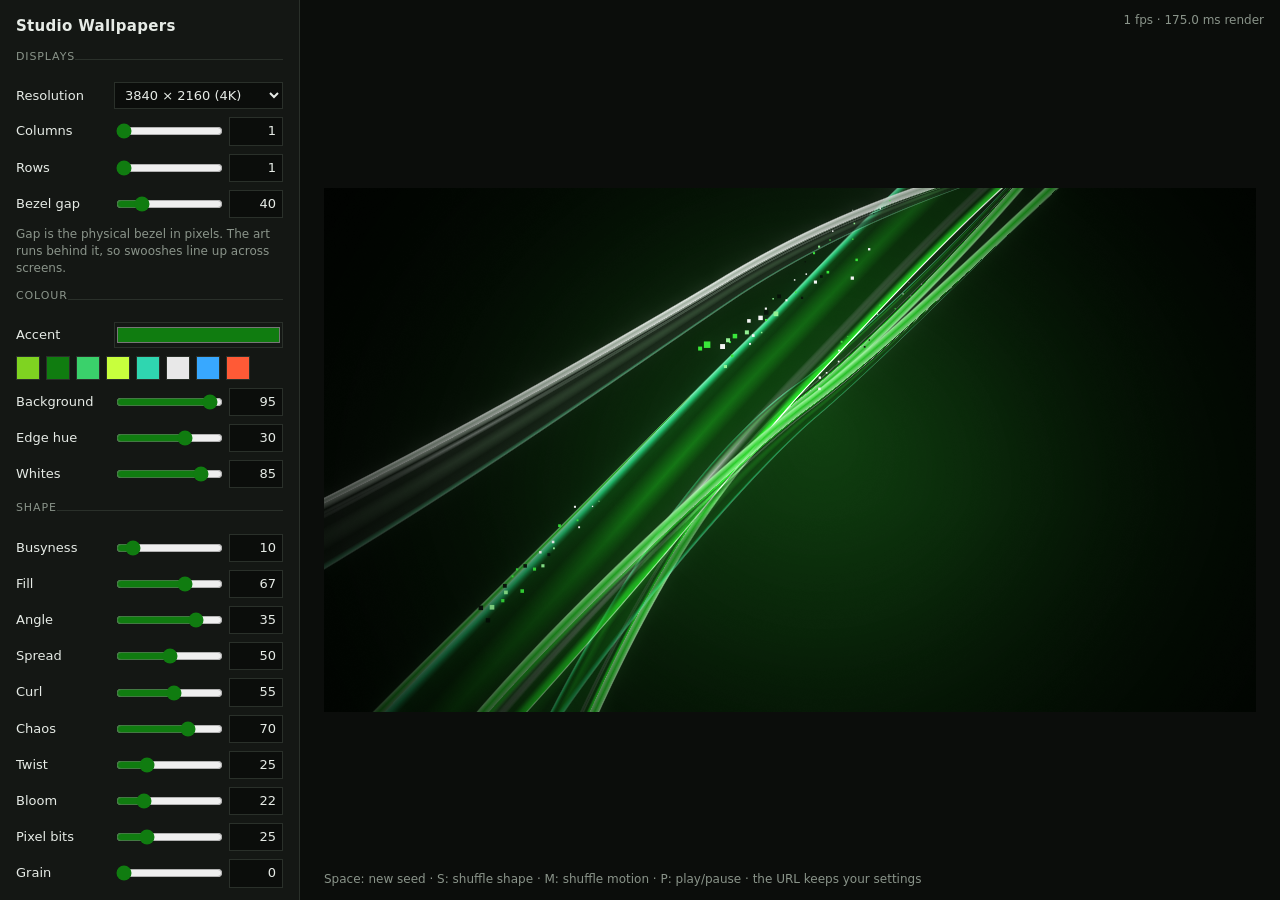
==== index.html @ d440325e "Antialias ribbon edges and pixel bits analytically 4x MSAA gives only five coverage levels, which st" ====
<!doctype html>
<html lang="en">
<head>
<meta charset="utf-8">
<meta name="viewport" content="width=device-width, initial-scale=1">
<meta name="color-scheme" content="dark">
<title>Studio Wallpapers</title>
<style>
  /* Named faces pin the UI to Segoe UI by its full and PostScript names, so a family-name
     mismatch can't fall through to the system font. */
  @font-face { font-family: "Studio Segoe"; font-weight: 400; src: local("Segoe UI"), local("SegoeUI"); }
  @font-face { font-family: "Studio Segoe"; font-weight: 600 700; src: local("Segoe UI Semibold"), local("SegoeUI-Semibold"), local("Segoe UI Bold"), local("SegoeUI-Bold"); }
  :root {
    --bg: #0b0d0b;
    --panel: #141714;
    --line: #2a302a;
    --text: #e6ebe6;
    --muted: #8a948a;
    --accent: #7fd321;
    font: 13px/1.4 "Studio Segoe", "Segoe UI", system-ui, -apple-system, sans-serif;
  }
  * { box-sizing: border-box; }
  [hidden] { display: none !important; }
  html, body { margin: 0; height: 100%; background: var(--bg); color: var(--text); }
  body { display: grid; grid-template-columns: 300px 1fr; }
  aside { background: var(--panel); border-right: 1px solid var(--line); overflow-y: auto; padding: 16px; }
  h1 { font-size: 15px; margin: 0 0 12px; letter-spacing: .02em; }
  fieldset { border: 0; border-top: 1px solid var(--line); margin: 0; padding: 12px 0 4px; }
  legend { color: var(--muted); font-size: 11px; text-transform: uppercase; letter-spacing: .08em; padding: 0 0 6px; }
  label { display: grid; grid-template-columns: 90px 1fr 54px; align-items: center; gap: 8px; margin: 0 0 8px; }
  label.wide { grid-template-columns: 90px 1fr; }
  input.num { width: 100%; min-width: 0; background: #0b0d0b; color: var(--text); border: 1px solid var(--line); padding: 2px 4px; font: inherit; text-align: right; font-variant-numeric: tabular-nums; -moz-appearance: textfield; }
  input.num::-webkit-inner-spin-button, input.num::-webkit-outer-spin-button { -webkit-appearance: none; margin: 0; }
  input[type=range] { width: 100%; accent-color: var(--accent); }
  input[type=number], select { width: 100%; background: #0b0d0b; color: var(--text); border: 1px solid var(--line); padding: 4px 6px; font: inherit; }
  input[type=color] { width: 100%; height: 26px; background: none; border: 1px solid var(--line); padding: 0; }
  .row { display: flex; gap: 6px; flex-wrap: wrap; margin: 0 0 8px; }
  button { background: #1d221d; color: var(--text); border: 1px solid var(--line); padding: 6px 10px; font: inherit; cursor: pointer; }
  button:hover { border-color: var(--accent); }
  button:disabled { opacity: .5; cursor: default; }
  button.primary { background: var(--accent); color: #071007; border-color: var(--accent); font-weight: 600; }
  .swatch { width: 24px; height: 24px; padding: 0; border: 1px solid var(--line); }
  .transport { display: grid; grid-template-columns: auto 1fr auto; gap: 8px; align-items: center; margin: 0 0 8px; }
  .time { color: var(--muted); font-variant-numeric: tabular-nums; font-size: 12px; min-width: 76px; text-align: right; }
  progress { width: 100%; accent-color: var(--accent); }
  .links { display: grid; gap: 4px; margin: 0 0 8px; }
  .links a { color: var(--text); font-size: 12px; }
  main { position: relative; display: grid; place-items: center; padding: 24px; overflow: hidden; }
  #stage { position: relative; max-width: 100%; max-height: 100%; }
  #stage canvas { display: block; }
  #labels { position: absolute; left: 0; top: 0; pointer-events: none; }
  .bezel { position: absolute; top: 0; bottom: 0; background: var(--bg); }
  .bezel--h { top: auto; bottom: auto; left: 0; right: 0; }
  .hint { position: absolute; left: 24px; bottom: 12px; color: var(--muted); font-size: 12px; }
  .note { color: var(--muted); font-size: 12px; margin: 4px 0 8px; }
  .fps { position: absolute; right: 16px; top: 12px; color: var(--muted); font-size: 12px; font-variant-numeric: tabular-nums; text-align: right; pointer-events: none; }
  body.kiosk .fps { position: fixed; display: block; z-index: 2; color: #9aa59a; text-shadow: 0 0 3px #000; }
  :focus-visible { outline: 2px solid var(--accent); outline-offset: 1px; }
  body.kiosk { display: block; background: #000; cursor: none; overflow: hidden; }
  body.kiosk aside, body.kiosk main { display: none; }
  #kioskCanvas, #kioskLabels { position: fixed; inset: 0; width: 100vw; height: 100vh; display: block; }
  #kioskHint { position: fixed; left: 16px; bottom: 16px; color: #9aa59a; font-size: 12px; transition: opacity 1s; }
  @media (max-width: 760px) { body { grid-template-columns: 1fr; grid-template-rows: 45vh auto; } main { order: -1; } }
</style>
<link rel="stylesheet" href="overlay.css?v=3">
</head>
<body>
<aside>
  <h1>Studio Wallpapers</h1>

  <fieldset>
    <legend>Displays</legend>
    <label class="wide">Resolution
      <select id="res">
        <option value="1920x1080">1920 × 1080</option>
        <option value="2560x1440">2560 × 1440</option>
        <option value="3840x2160" selected>3840 × 2160 (4K)</option>
        <option value="3440x1440">3440 × 1440 (ultrawide)</option>
        <option value="5120x1440">5120 × 1440 (super ultrawide)</option>
        <option value="2880x1800">2880 × 1800 (laptop)</option>
        <option value="1080x1920">1080 × 1920 (portrait)</option>
        <option value="custom">Custom…</option>
      </select>
    </label>
    <div class="row" id="customRes" hidden>
      <input type="number" id="w" min="320" max="16384" value="3840" aria-label="Width">
      <input type="number" id="h" min="320" max="16384" value="2160" aria-label="Height">
    </div>
    <label>Columns <input type="range" id="cols" min="1" max="6" value="1"><output></output></label>
    <label>Rows <input type="range" id="rows" min="1" max="4" value="1"><output></output></label>
    <label>Bezel gap <input type="range" id="gap" min="0" max="200" value="40"><output></output></label>
    <p class="note">Gap is the physical bezel in pixels. The art runs behind it, so swooshes line up across screens.</p>
  </fieldset>

  <fieldset>
    <legend>Colour</legend>
    <label class="wide">Accent <input type="color" id="accent" value="#107c10"></label>
    <div class="row" id="swatches"></div>
    <label>Background <input type="range" id="bgGlow" min="0" max="100" value="95"><output></output></label>
    <label>Edge hue <input type="range" id="shift" min="-90" max="90" value="30"><output></output></label>
    <label>Whites <input type="range" id="whites" min="0" max="100" value="85"><output></output></label>
  </fieldset>

  <fieldset>
    <legend>Shape</legend>
    <label>Busyness <input type="range" id="busy" min="0" max="100" value="10"><output></output></label>
    <label>Fill <input type="range" id="fill" min="0" max="100" value="67"><output></output></label>
    <label>Angle <input type="range" id="angle" min="-60" max="60" value="35"><output></output></label>
    <label>Spread <input type="range" id="spread" min="0" max="100" value="50"><output></output></label>
    <label>Curl <input type="range" id="curl" min="0" max="100" value="55"><output></output></label>
    <label>Chaos <input type="range" id="chaos" min="0" max="100" value="70"><output></output></label>
    <label>Twist <input type="range" id="twist" min="0" max="100" value="25"><output></output></label>
    <label>Bloom <input type="range" id="glow" min="0" max="100" value="22"><output></output></label>
    <label>Pixel bits <input type="range" id="bits" min="0" max="100" value="25"><output></output></label>
    <label>Grain <input type="range" id="grain" min="0" max="100" value="0"><output></output></label>
  </fieldset>

  <fieldset>
    <legend>Motion</legend>
    <div class="transport">
      <button id="play" title="P">Pause</button>
      <input type="range" id="scrub" min="0" max="1000" value="0" aria-label="Position in loop">
      <span class="time" id="clock">0.0 / 20 s</span>
    </div>
    <label>Loop (s) <input type="range" id="loop" min="2" max="120" value="20"><output></output></label>
    <label>Speed <input type="range" id="speed" min="0.25" max="6" step="0.25" value="1"><output></output></label>
    <label class="wide">Swipe
      <select id="swipe">
        <option value="off">Off</option>
        <option value="ltr">Left to right</option>
        <option value="rtl">Right to left</option>
        <option value="alt">Alternate</option>
        <option value="random">Random</option>
      </select>
    </label>
    <label>Swipe length <input type="range" id="swipeLen" min="20" max="150" value="70"><output></output></label>
    <label>Flow <input type="range" id="flow" min="0" max="100" value="25"><output></output></label>
    <label>Drift <input type="range" id="drift" min="0" max="100" value="30"><output></output></label>
    <label>Breathe <input type="range" id="breathe" min="0" max="100" value="15"><output></output></label>
    <label>Wander <input type="range" id="wander" min="0" max="100" value="15"><output></output></label>
    <label>Roll <input type="range" id="roll" min="-4" max="4" step="0.25" value="1"><output></output></label>
    <label>Shimmer <input type="range" id="sheen" min="0" max="6" step="0.25" value="1"><output></output></label>
    <label class="wide">Shimmer dir
      <select id="sheenDir">
        <option value="ltr">Left to right</option>
        <option value="rtl">Right to left</option>
        <option value="swipe">Follow swipe</option>
        <option value="random">Random</option>
      </select>
    </label>
    <label>Bits flow <input type="range" id="bitsFlow" min="-4" max="4" step="0.25" value="1"><output></output></label>
    <p class="note" id="loopNote">Speed, Roll, Shimmer and Bits flow are cycles per loop. Everything repeats exactly, so the loop plays forever without a jump.</p>
  </fieldset>

  <fieldset>
    <legend>Seed</legend>
    <label class="wide">Seed <input type="number" id="seed" min="0" max="999999999"></label>
    <div class="row">
      <button id="reseed" title="Space">New seed</button>
      <button id="shuffle" title="S">Shuffle shape</button>
      <button id="shuffleMotion" title="M">Shuffle motion</button>
    </div>
  </fieldset>

  <fieldset>
    <legend>Stills</legend>
    <div class="row">
      <button class="primary" id="exportSpan">Download span PNG</button>
      <button id="exportEach">One PNG per monitor</button>
    </div>
    <p class="note" id="exportInfo"></p>
  </fieldset>

  <fieldset>
    <legend>Video loop</legend>
    <label class="wide">Codec
      <select id="codec"><option value="hevc" selected>HEVC (H.265)</option><option value="avc">H.264</option></select>
    </label>
    <label class="wide">Frame rate
      <select id="fps"><option>24</option><option>25</option><option selected>30</option><option>50</option><option>60</option></select>
    </label>
    <label class="wide">Bitrate
      <select id="vbr"><option value="12">12 Mbps</option><option value="25" selected>25 Mbps</option><option value="50">50 Mbps</option><option value="80">80 Mbps</option></select>
    </label>
    <div class="row">
      <button class="primary" id="videoEach">MP4 per monitor</button>
      <button id="videoSpan">Span MP4</button>
      <button id="videoCancel" hidden>Cancel</button>
    </div>
    <progress id="videoProgress" max="1" value="0" hidden></progress>
    <p class="note" id="videoInfo"></p>
  </fieldset>

  <fieldset>
    <legend>Kiosk</legend>
    <p class="note">Open one link per display PC. Each plays its own screen of the wall, in step with the others by the system clock. Text labels travel in the link; images don't.</p>
    <p class="note" id="kioskWarn" hidden></p>
    <div class="links" id="kioskLinks"></div>
  </fieldset>

  <fieldset id="overlayPanel">
    <legend>Labels</legend>
  </fieldset>
</aside>

<main>
  <div id="stage"><canvas id="labels"></canvas></div>
  <div class="fps" id="fpsMeter" aria-live="off"></div>
  <div class="hint">Space: new seed · S: shuffle shape · M: shuffle motion · P: play/pause · the URL keeps your settings</div>
</main>

<script src="gl.js?v=5"></script>
<script src="mp4.js?v=4"></script>
<script src="overlay.js?v=4"></script>
<script>
"use strict";

const PALETTES = ["#7fd321", "#107c10", "#3ad16b", "#c8ff3d", "#2fd6b0", "#e8e8e8", "#38a8ff", "#ff5a36"];
const $ = (id) => document.getElementById(id);
const SHAPE_IDS = ["cols", "rows", "gap", "accent", "bgGlow", "whites", "busy", "fill", "angle", "spread", "curl", "chaos", "twist", "shift", "glow", "bits", "grain", "seed"];
const MOTION_IDS = ["loop", "speed", "swipe", "swipeLen", "flow", "drift", "breathe", "wander", "roll", "sheen", "sheenDir", "bitsFlow", "fps", "vbr", "codec"];
const ctrlIds = [...SHAPE_IDS, ...MOTION_IDS];
const TEXT_IDS = new Set(["accent", "swipe", "sheenDir", "codec"]);
const TAU = Math.PI * 2;

// ---------- helpers ----------

function mulberry32(a) {
  return function () {
    a |= 0; a = (a + 0x6d2b79f5) | 0;
    let t = Math.imul(a ^ (a >>> 15), 1 | a);
    t = (t + Math.imul(t ^ (t >>> 7), 61 | t)) ^ t;
    return ((t ^ (t >>> 14)) >>> 0) / 4294967296;
  };
}

function hexToHsl(hex) {
  const n = parseInt(hex.slice(1), 16);
  const r = (n >> 16 & 255) / 255, g = (n >> 8 & 255) / 255, b = (n & 255) / 255;
  const max = Math.max(r, g, b), min = Math.min(r, g, b), l = (max + min) / 2;
  let h = 0, s = 0;
  if (max !== min) {
    const d = max - min;
    s = l > 0.5 ? d / (2 - max - min) : d / (max + min);
    h = max === r ? (g - b) / d + (g < b ? 6 : 0) : max === g ? (b - r) / d + 2 : (r - g) / d + 4;
    h *= 60;
  }
  return [h, s * 100, l * 100];
}

// CSS hsl() semantics: hue wraps, s and l clamp to 0–100.
function hsl(h, s, l) {
  h = ((h % 360) + 360) % 360; s = clamp(s, 0, 100) / 100; l = clamp(l, 0, 100) / 100;
  const k = (n) => (n + h / 30) % 12, a = s * Math.min(l, 1 - l);
  const f = (n) => l - a * Math.max(-1, Math.min(k(n) - 3, 9 - k(n), 1));
  return [f(0), f(8), f(4)];
}
const hexRgb = (hex) => { const n = parseInt(hex.slice(1), 16); return [(n >> 16 & 255) / 255, (n >> 8 & 255) / 255, (n & 255) / 255]; };

const lerp = (a, b, t) => a + (b - a) * t;
const clamp = (v, a, b) => Math.min(b, Math.max(a, v));
const smooth = (x) => x * x * (3 - 2 * x);
const smoothstep = (a, b, x) => smooth(clamp((x - a) / (b - a), 0, 1));
const frac = (x) => x - Math.floor(x);
// |x| with the corner at 0 rounded off; true |x| puts a visible kink in the ribbon edge.
const sabs = (x, k = 0.25) => (Math.sqrt(x * x + k * k) - k) / (Math.sqrt(1 + k * k) - k);

// ---------- settings ----------

function readSettings() {
  const [rw, rh] = $("res").value === "custom" ? [+$("w").value, +$("h").value] : $("res").value.split("x").map(Number);
  const p = { w: clamp(rw || 1920, 320, 16384), h: clamp(rh || 1080, 320, 16384), res: $("res").value };
  for (const id of ctrlIds) p[id] = TEXT_IDS.has(id) ? $(id).value : +$(id).value;
  // Quarter-cycle rates repeat after up to 4 loops; the real loop is the shortest length on which
  // every motion completes whole cycles, so it still plays forever without a jump.
  const rates = [p.speed, p.roll, p.sheen, p.bitsFlow];
  p.mul = [1, 2, 3, 4].find((m) => rates.every((r) => Math.abs(r * m - Math.round(r * m)) < 1e-6)) || 4;
  p.period = p.loop * p.mul;
  return p;
}

function layout(p) {
  const cols = p.cols, rows = p.rows, gap = p.gap, screens = [];
  for (let r = 0; r < rows; r++)
    for (let c = 0; c < cols; c++) screens.push({ x: c * (p.w + gap), y: r * (p.h + gap), w: p.w, h: p.h, col: c, row: r });
  return { W: cols * p.w + (cols - 1) * gap, H: rows * p.h + (rows - 1) * gap, cols, rows, screens };
}

// ---------- the generator ----------
// Sizes are in wall pixels (the whole span incl. bezels) relative to H, so every output size draws the
// same picture. A frame is a pure function of (settings, t mod loop): shape randoms come from the seed,
// motion randoms from a second stream, so adding motion never changes a seed's still.

function palette(p, white) {
  const [hue, S] = hexToHsl(p.accent), h2 = hue + p.shift;
  if (white) return {
    cRimHot: hsl(hue, 10, 96), cRim: hsl(hue, 12, 80),
    cCore075: hsl(hue, 8, 7.5), cCore1: hsl(hue, 8, 10), cCore09: hsl(hue, 8, 9), cCore13: hsl(hue, 8, 13),
    cSheen: hsl(hue, 10, 42), cRefract: hsl(h2, S * 0.6, 55), cRefractHot: hsl(h2, S * 0.5, 75),
    cSpec: [1, 1, 1], cRefl: [245 / 255, 248 / 255, 250 / 255], cWall: hsl(hue, 10, 70),
  };
  return {
    cRimHot: hsl(hue, S, 80), cRim: hsl(hue, S * 1.1, 52),
    cCore075: hsl(hue, S, 9), cCore1: hsl(hue, S, 12), cCore09: hsl(hue, S, 10.8), cCore13: hsl(hue, S, 15.6),
    cSheen: hsl(hue, S, 40), cRefract: hsl(h2, S, 48), cRefractHot: hsl(h2, S, 70),
    cSpec: [1, 1, 248 / 255], cRefl: hsl(hue, S * 0.3, 92), cWall: hsl(hue, S, 45),
  };
}

// Fade along the ribbon, so ends dissolve into the dark instead of stopping at the frame.
const envelope = (fadeA, fadeB, u) => (u < 0.5 ? lerp(fadeA, 1, smooth(u * 2)) : lerp(1, fadeB, smooth(u * 2 - 1)));

// px: device pixels per wall pixel for the output this frame is drawn at.
function buildFrame(p, W, H, px, t) {
  const rnd = mulberry32(p.seed), mrnd = mulberry32((p.seed ^ 0x5bd1e995) >>> 0);
  const r = (a = 0, b = 1) => lerp(a, b, rnd());
  const gauss = () => (rnd() + rnd() + rnd() - 1.5) / 1.5;
  const busy = p.busy / 100, spread = p.spread / 100, curl = p.curl / 100, chaos = p.chaos / 100, whites = p.whites / 100, twist = p.twist / 100;
  // tau runs 0..mul over one real loop; every rate times mul is a whole number of cycles.
  const tau = (((t % p.period) + p.period) % p.period) / p.loop, kb = p.speed;
  const drift = p.drift / 100, breathe = p.breathe / 100, flow = p.flow / 100, wander = p.wander / 100;
  const swLen = p.swipeLen / 100, swSoft = 0.12;
  const wave = (k, ph) => Math.sin(TAU * k * tau + ph);

  const ang = (p.angle * Math.PI) / 180;
  // Wide spans flatten the slope and add ribbons, so the swoosh crosses every screen.
  const aspect = Math.max(1, W / H / (16 / 9));
  const dl = Math.hypot(Math.cos(ang) * aspect, Math.sin(ang));
  const d = [(Math.cos(ang) * aspect) / dl, -Math.sin(ang) / dl];
  const nrm = [-d[1], d[0]];
  const focal = [W * r(0.4, 0.6), H * r(0.45, 0.6)];
  const L = Math.hypot(W, H) * 0.75;

  const count = Math.round(lerp(3, 10, busy) * Math.sqrt(aspect));
  // Shared shape values keep neighbours parallel; Chaos adds per-ribbon jitter on top.
  const sideBias = [r(-0.5, 0.5), r(-0.5, 0.5)];
  const cross = rnd() < 0.65 ? -1 : 1; // -1 flips the fan through the focal point, so the ribbons cross there
  const bowDir = r(-1, 1);
  const kShared = r(1.6, 2.6);
  const fanW = lerp(0.12, 1.1, spread);
  // Segments about 4 device px long; the shader interpolates the cross-section, so this only sets edge smoothness.
  const N = Math.round(clamp((2 * L * px) / 4, 160, 4000));
  const fill = p.fill / 100;
  const hair = Math.max(H * 0.0011, 1 / px), specExtent = hair / 2 + 1 / px;
  const aaPad = 1.5 / px; // strip overhang past each edge, for the shader's edge fade
  const ribbons = [];

  for (let i = 0; i < count; i++) {
    const fan = count > 1 ? (i / (count - 1)) * 2 - 1 : 0;
    const jit = () => gauss() * chaos;
    let offF = (fan * 0.16 * fanW + jit() * 0.08) * H;
    let offL = (sideBias[0] + fan * fanW + jit() * 0.5) * H;
    let offR = (sideBias[1] + cross * fan * fanW + jit() * 0.5) * H;
    const k = Math.max(1.6, kShared + jit() * 0.6); // below ~1.5 |t|^k has a visible corner at the crossing
    let bow = (bowDir * 0.8 + jit() * 0.5) * H * lerp(0.02, 0.4, curl);
    const curlAmp = curl * chaos * H * r(-0.3, 0.3);
    const curlFreq = r(0.6, 1.6), curlPh = r(0, Math.PI * 2);
    const wide = rnd() < 0.3;
    let wmax = H * (wide ? r(0.22, 0.4) : r(0.08, 0.18));
    const grow = rnd() < 0.5 ? 1 : -1;
    const ge = r(0.5, 1.4);
    const pinch = r(0.45, 0.8);
    const tw = { freq: lerp(0, 1.1, twist) * r(0.6, 1.2), ph: r(0, Math.PI * 2) };
    const refl = [r(0.8, 2.4), r(0, Math.PI * 2)];
    const white = rnd() < whites * 0.3;
    const fadeA = r(0, 0.4), fadeB = r(0, 0.4), layer = r(0, 1);

    // Motion. All periodic in tau with whole-number cycles, so t = loop lands exactly on t = 0.
    const mp = Array.from({ length: 8 }, () => mrnd() * TAU);
    const wm = 1 + Math.floor(mrnd() * 3), wk = lerp(1.5, 3.5, mrnd()), fk = lerp(1.2, 2.6, mrnd());
    const swOff = mrnd(), coin = mrnd(), coin2 = mrnd();
    const dir = p.swipe === "rtl" ? -1 : p.swipe === "alt" ? (i % 2 ? -1 : 1) : p.swipe === "random" ? (coin < 0.5 ? -1 : 1) : 1;
    offL += drift * H * 0.12 * wave(kb, mp[0]);
    offR += drift * H * 0.12 * wave(kb, mp[1]);
    offF += drift * H * 0.05 * wave(kb, mp[2]);
    bow *= 1 + drift * 0.35 * wave(kb, mp[3]);
    wmax *= 1 + breathe * 0.35 * wave(kb, mp[4]);
    const rollPh = TAU * p.roll * tau;
    // Positive phase moves the reflection toward lower u, which is right to left on screen.
    const sheenDir = p.sheenDir === "rtl" ? 1 : p.sheenDir === "swipe" ? -dir : p.sheenDir === "random" ? (coin2 < 0.5 ? 1 : -1) : -1;
    refl[1] += TAU * p.sheen * tau * sheenDir;
    // Swipe window [head - len, head] travels along the ribbon; it wraps only while fully off the ribbon.
    const head = p.swipe === "off" ? 0 : -swSoft + (1 + swLen + 2 * swSoft) * frac(kb * tau + swOff);

    const center = new Array(N + 1), width = new Float32Array(N + 1), phase = new Float32Array(N + 1);
    const edgeF = new Float32Array(N + 1), env = new Float32Array(N + 1);
    for (let j = 0; j <= N; j++) {
      const tt = (j / N) * 2 - 1, u01 = j / N;
      const side = tt < 0 ? offL : offR;
      let perp = offF + side * Math.pow(Math.abs(tt), k) + bow * (1 - tt * tt) + curlAmp * Math.sin(Math.PI * tt * curlFreq + curlPh) * (1 - tt * tt * 0.5);
      perp += wander * H * 0.09 * Math.sin(TAU * wm * kb * tau + mp[5] + wk * tt);
      perp += flow * H * 0.06 * Math.sin(fk * Math.PI * tt - TAU * kb * tau * dir + mp[6]) * (1 - 0.3 * tt * tt);
      const along = tt * L;
      center[j] = [focal[0] + d[0] * along + nrm[0] * perp, focal[1] + d[1] * along + nrm[1] * perp];
      const u = grow > 0 ? (tt + 1) / 2 : (1 - tt) / 2;
      const ph = Math.PI * tw.freq * tt + tw.ph + rollPh;
      phase[j] = ph;
      // Seen at angle ph, a strip of face width wf and thickness T spans wf|cos| + T|sin|; the T part is
      // its side wall, drawn as a lit edge so a twist reads as a turn and not a pinch.
      const wf = wmax * (0.35 + 0.65 * Math.pow(u, ge)) * (pinch + (1 - pinch) * Math.pow(tt * tt + 0.004, 0.35));
      const sn = Math.sin(ph), T = wf * 0.18, wall = T * Math.sign(sn) * sabs(sn);
      const vis = wf * sabs(Math.cos(ph)) + Math.abs(wall);
      width[j] = vis;
      edgeF[j] = wall / vis;
      let sw = 1;
      if (p.swipe !== "off") {
        const uu = dir > 0 ? u01 : 1 - u01;
        sw = smoothstep(head - swLen - swSoft, head - swLen, uu) * (1 - smoothstep(head, head + swSoft, uu));
      }
      env[j] = envelope(fadeA, fadeB, u01) * sw;
    }

    // Strip: top/bottom vertex pairs. Specular: thin strips along whichever wall faces the light.
    const strip = new Float32Array((N + 1) * 14);
    const specTop = new Float32Array((N + 1) * 8), specBot = new Float32Array((N + 1) * 8);
    let anySpec = false;
    for (let j = 0; j <= N; j++) {
      const a = center[Math.max(0, j - 1)], b = center[Math.min(N, j + 1)];
      let tx = b[0] - a[0], ty = b[1] - a[1];
      const m = Math.hypot(tx, ty) || 1; tx /= m; ty /= m;
      const nx = -ty, ny = tx, hw = width[j] / 2, c = center[j];
      const top = [c[0] + nx * hw, c[1] + ny * hw], bot = [c[0] - nx * hw, c[1] - ny * hw];
      const ph = phase[j], u = j / N, ho = hw + aaPad, a0 = aaPad / Math.max(width[j], 1e-3);
      strip.set([c[0] + nx * ho, c[1] + ny * ho, -a0, u, ph, edgeF[j], env[j], c[0] - nx * ho, c[1] - ny * ho, 1 + a0, u, ph, edgeF[j], env[j]], j * 14);
      const cs = Math.cos(ph);
      const s = env[j] * Math.pow(Math.abs(cs), 3) * (0.35 + 0.65 * Math.max(0, Math.sin(ph + 0.8)));
      const sT = cs >= 0 ? s : 0, sB = cs < 0 ? s : 0;
      if (s > 0.02) anySpec = true;
      specTop.set([top[0] - nx * specExtent, top[1] - ny * specExtent, -1, sT, top[0] + nx * specExtent, top[1] + ny * specExtent, 1, sT], j * 8);
      specBot.set([bot[0] - nx * specExtent, bot[1] - ny * specExtent, -1, sB, bot[0] + nx * specExtent, bot[1] + ny * specExtent, 1, sB], j * 8);
    }

    ribbons.push({
      strip, spec: anySpec ? [specTop, specBot] : null, pal: palette(p, white),
      body: lerp(0.35, 0.9, fill) * (wide ? 0.75 : 1), refl, layer, center, env, dir,
    });
  }
  ribbons.sort((a, b) => a.layer - b.layer);

  // Pixel bits ride along their host ribbon and wrap where the ribbon runs off the wall.
  const [hue, S] = hexToHsl(p.accent);
  const tones = [hsl(hue, S, 55), [244 / 255, 244 / 255, 244 / 255], hsl(hue, S, 75), [0, 0, 0]];
  const trailCount = Math.round(Math.pow(p.bits / 100, 1.4) * 60);
  const quads = [];
  for (let i = 0; i < trailCount && ribbons.length; i++) {
    const host = ribbons[Math.floor(rnd() * ribbons.length)];
    const start = r(0.05, 0.85), len = r(0.06, 0.16), side = rnd() < 0.5 ? 1 : -1;
    const n = Math.round(r(8, 30)), size0 = H * r(0.004, 0.011);
    for (let s = 0; s < n; s++) {
      if (rnd() < 0.15) continue;
      const sq = { t: start + (s / n) * len, size: size0 * lerp(1, 0.35, s / n) * r(0.6, 1.2), off: side * H * r(0.06, 0.1), tone: rnd() };
      const u = frac(sq.t + p.bitsFlow * tau * host.dir);
      const c = host.center, idx = Math.min(c.length - 2, Math.floor(u * (c.length - 1)));
      const a = c[idx], b = c[idx + 1];
      const m = Math.hypot(b[0] - a[0], b[1] - a[1]) || 1;
      const x = a[0] - ((b[1] - a[1]) / m) * sq.off, y = a[1] + ((b[0] - a[0]) / m) * sq.off;
      let alpha = smoothstep(0, 0.04, u) * (1 - smoothstep(0.96, 1, u));
      if (p.swipe !== "off") alpha *= Math.min(1, host.env[idx] * 2);
      if (alpha < 0.01) continue;
      const col = tones[sq.tone < 0.4 ? 0 : sq.tone < 0.7 ? 1 : sq.tone < 0.85 ? 2 : 3];
      const h2 = sq.size / 2, e = h2 + aaPad, k = e / h2, cr = col[0] * alpha, cg = col[1] * alpha, cb = col[2] * alpha;
      const v = (sx, sy) => quads.push(x + sx * e, y + sy * e, sx * k, sy * k, cr, cg, cb, alpha);
      v(-1, -1); v(1, -1); v(1, 1);
      v(-1, -1); v(1, 1); v(-1, 1);
    }
  }

  return {
    W, H, focal, ribbons, bits: new Float32Array(quads), specExtent, hair,
    bg: [hsl(hue, S * 0.8, 16), hsl(hue, S * 0.8, 7), hsl(hue, S * 0.8, 2)], bgK: p.bgGlow / 100,
    glow: p.glow / 100, grain: p.grain / 100,
  };
}

// ---------- rendering ----------

const R = window.StudioGL && StudioGL.create();
if (!R) document.body.insertAdjacentHTML("afterbegin", '<p style="position:fixed;top:8px;left:316px;color:#f88;z-index:9">WebGL 2 is not available in this browser, so nothing can render.</p>');

// The GL canvas is shown and encoded directly. Copying it into a 2D canvas every frame made the CPU wait
// on the GPU each time (about 24 ms per 1080p frame), so labels go on a separate static layer instead.

// One output tile per wall view: view is a wall-pixel rect, dx/dy/w/h place it in the output.
const tile = (view, dx, dy, w, h) => ({ view, dx, dy, w, h });

function renderTiles(p, lay, t, tiles, ow, oh, ov) {
  const frame = buildFrame(p, lay.W, lay.H, tiles[0].w / tiles[0].view[2], t);
  R.render(frame, tiles, ow, oh, ov);
}

// Labels for the given tiles, drawn once into a transparent canvas the size of the output.
function drawLabels(ctx, lay, tiles) {
  ctx.setTransform(1, 0, 0, 1, 0, 0);
  ctx.clearRect(0, 0, ctx.canvas.width, ctx.canvas.height);
  if (!window.StudioOverlay) return;
  for (const tl of tiles) {
    const kx = tl.w / tl.view[2], ky = tl.h / tl.view[3];
    ctx.save();
    ctx.beginPath(); ctx.rect(tl.dx, tl.dy, tl.w, tl.h); ctx.clip();
    ctx.setTransform(kx, 0, 0, ky, tl.dx - tl.view[0] * kx, tl.dy - tl.view[1] * ky);
    StudioOverlay.draw(ctx, lay.screens);
    ctx.restore();
  }
}

function labelTexture(lay, tiles, ow, oh) {
  const st = window.StudioOverlay?.getState();
  if (!st || !(st.text.on || st.image.on)) return null;
  const c = document.createElement("canvas");
  c.width = ow; c.height = oh;
  drawLabels(c.getContext("2d"), lay, tiles);
  return R.overlay(c);
}

// ---------- preview + playback ----------

const stage = $("stage"), labels = $("labels"), lctx = labels.getContext("2d");
// Hidden copy of the preview for the label editor's screen 1 thumbnail. Refreshed only when settings
// change, since each refresh is one of the slow GPU-to-2D copies.
const thumb = document.createElement("canvas"), tctx = thumb.getContext("2d");
if (R) { R.canvas.id = "preview"; stage.prepend(R.canvas); }
const clock = { playing: true, t: 0, last: performance.now() };
let queued = false, current = null, busyExporting = false, labelsDirty = true, thumbDirty = true;

function layoutPreview() {
  const p = readSettings(), lay = layout(p);
  const box = stage.parentElement.getBoundingClientRect();
  const fit = Math.max(0.001, Math.min((box.width - 48) / lay.W, (box.height - 48) / lay.H));
  const cssW = lay.W * fit, cssH = lay.H * fit, dpr = window.devicePixelRatio || 1;
  const pw = Math.max(1, Math.round(cssW * dpr)), ph = Math.max(1, Math.round(cssH * dpr));
  for (const c of [labels, thumb]) if (c.width !== pw || c.height !== ph) { c.width = pw; c.height = ph; }
  for (const c of [labels, R && R.canvas]) if (c) { c.style.width = cssW + "px"; c.style.height = cssH + "px"; }
  stage.style.width = cssW + "px";

  stage.querySelectorAll(".bezel").forEach((el) => el.remove());
  const bw = Math.max(2, p.gap * fit) + "px";
  for (let c = 1; c < p.cols; c++) {
    const el = document.createElement("div");
    el.className = "bezel";
    el.style.left = (c * (p.w + p.gap) - p.gap) * fit + "px";
    el.style.width = bw;
    stage.appendChild(el);
  }
  for (let r = 1; r < p.rows; r++) {
    const el = document.createElement("div");
    el.className = "bezel bezel--h";
    el.style.top = (r * (p.h + p.gap) - p.gap) * fit + "px";
    el.style.height = bw;
    stage.appendChild(el);
  }

  const n = lay.screens.length, mp = ((p.w * p.h * n) / 1e6).toFixed(1);
  $("exportInfo").textContent = `${p.cols}×${p.rows} grid of ${p.w}×${p.h} · span ${p.w * p.cols}×${p.h * p.rows} (${mp} MP)`;
  syncNumbers();
  document.documentElement.style.setProperty("--accent", p.accent);
  history.replaceState(null, "", "#" + hashOf(p));
  current = { p, lay, pw, ph };
  labelsDirty = thumbDirty = true;
  clock.t = clock.t % p.period;
  $("loopNote").textContent = p.mul > 1
    ? `These rates need ${p.mul} passes of the ${p.loop} s loop to line up, so it repeats every ${p.period} s. Video exports are ${p.period} s long.`
    : "Speed, Roll, Shimmer and Bits flow are cycles per loop. Everything repeats exactly, so the loop plays forever without a jump.";
  updateKioskLinks();
}

// Browser frame rate (time between animation frames) and our own render cost per frame.
const meter = { last: 0, dt: 0, ms: 0, shown: 0 };
function meterFrame(now, renderMs) {
  if (meter.last) meter.dt = meter.dt ? lerp(meter.dt, now - meter.last, 0.1) : now - meter.last;
  meter.last = now;
  meter.ms = meter.ms ? lerp(meter.ms, renderMs, 0.1) : renderMs;
  if (now - meter.shown > 250 && meter.dt) {
    meter.shown = now;
    $("fpsMeter").textContent = `${Math.round(1000 / meter.dt)} fps · ${meter.ms.toFixed(1)} ms render`;
  }
}

function drawPreview() {
  queued = false;
  if (!R || !current || busyExporting) return;
  const { p, lay, pw, ph } = current, tiles = [tile([0, 0, lay.W, lay.H], 0, 0, pw, ph)];
  const r0 = performance.now();
  renderTiles(p, lay, clock.t, tiles, pw, ph, null);
  if (thumbDirty) {
    // Must copy in the same task as the GL draw, before the browser clears the drawing buffer.
    tctx.setTransform(1, 0, 0, 1, 0, 0);
    tctx.drawImage(R.canvas, 0, 0, pw, ph);
    tctx.setTransform(pw / lay.W, 0, 0, ph / lay.H, 0, 0);
    window.StudioOverlay?.draw(tctx, lay.screens);
    thumbDirty = false;
  }
  if (labelsDirty) { drawLabels(lctx, lay, tiles); labelsDirty = false; }
  if (clock.playing) meterFrame(r0, performance.now() - r0);
  else { meter.last = 0; $("fpsMeter").textContent = `paused · ${(performance.now() - r0).toFixed(1)} ms render`; }
  const L = current.p.period;
  if (document.activeElement !== $("scrub")) $("scrub").value = Math.round((clock.t / L) * 1000);
  $("clock").textContent = `${clock.t.toFixed(1)} / ${L} s`;
}

function schedule() { if (!queued) { queued = true; requestAnimationFrame(drawPreview); } }
function settingsChanged() { layoutPreview(); schedule(); }
// Motion-only values that readSettings derives; keep them out of shared links.
const hashOf = (p) => new URLSearchParams(Object.entries(p).filter(([k]) => k !== "mul" && k !== "period")).toString();

function tick(now) {
  if (clock.playing && current && !busyExporting) {
    clock.t = (clock.t + (now - clock.last) / 1000) % current.p.period;
    drawPreview();
  }
  clock.last = now;
  requestAnimationFrame(tick);
}

function setPlaying(on) {
  clock.playing = on;
  clock.last = performance.now();
  $("play").textContent = on ? "Pause" : "Play";
  schedule();
}

// Each slider's <output> becomes a typable field. data-scale shows 0–1 sliders in percent.
const scaleOf = (r) => +(r.dataset.scale || 1);
function showNumber(n) {
  const k = scaleOf(n._range);
  n.value = +(+n._range.value * k).toFixed(k === 100 ? 1 : 2);
}
function syncNumbers() {
  document.querySelectorAll("input.num").forEach((n) => { if (document.activeElement !== n) showNumber(n); });
}
function numberFields(root) {
  root.querySelectorAll("label > input[type=range]").forEach((r) => {
    const out = r.nextElementSibling;
    if (!out || out.tagName !== "OUTPUT") return;
    const k = scaleOf(r), n = document.createElement("input");
    n.type = "number"; n.className = "num";
    n.min = r.min * k; n.max = r.max * k; n.step = (+r.step || 1) * k;
    n.setAttribute("aria-label", r.parentElement.firstChild.textContent.trim() + (k === 100 ? " (%)" : ""));
    n._range = r;
    n.addEventListener("input", () => {
      if (n.value === "" || !isFinite(+n.value)) return;
      r.value = clamp(+n.value / k, +r.min, +r.max);
      r.dispatchEvent(new Event("input", { bubbles: true }));
    });
    // On Enter or blur, snap the field to what the slider accepted (clamped and stepped).
    n.addEventListener("change", () => showNumber(n));
    n.addEventListener("keydown", (e) => { if (e.key === "Enter") showNumber(n); });
    r.addEventListener("input", () => { if (document.activeElement !== n) showNumber(n); });
    out.replaceWith(n);
    showNumber(n);
  });
}

// ---------- stills ----------

function download(blob, name) {
  const a = document.createElement("a");
  a.href = URL.createObjectURL(blob);
  a.download = name;
  a.click();
  setTimeout(() => URL.revokeObjectURL(a.href), 2000);
}
const toBlob = (canvas) => new Promise((r) => canvas.toBlob(r, "image/png"));

// Renders tiles with labels baked in, then copies once into a 2D canvas for PNG encoding.
function stillCanvas(p, lay, t, tiles, ow, oh) {
  const ov = labelTexture(lay, tiles, ow, oh);
  renderTiles(p, lay, t, tiles, ow, oh, ov);
  const c = document.createElement("canvas");
  c.width = ow; c.height = oh;
  c.getContext("2d").drawImage(R.canvas, 0, 0);
  ov?.free();
  return c;
}

async function exportPNG(each) {
  const p = readSettings(), lay = layout(p), t = clock.t;
  busyExporting = true;
  const btns = [$("exportSpan"), $("exportEach")];
  btns.forEach((b) => (b.disabled = true));
  $("exportInfo").textContent = "Rendering…";
  await new Promise((r) => setTimeout(r, 30));
  try {
    const base = `studio-${p.seed}-${p.w}x${p.h}`;
    if (each || lay.screens.length === 1) {
      for (const s of lay.screens) {
        const c = stillCanvas(p, lay, t, [tile([s.x, s.y, s.w, s.h], 0, 0, s.w, s.h)], s.w, s.h);
        download(await toBlob(c), lay.screens.length > 1 ? `${base}-r${s.row + 1}c${s.col + 1}.png` : `${base}.png`);
      }
    } else {
      // Span file for OS "span" mode: screens butted together, bezel strips cut out.
      const tiles = lay.screens.map((s) => tile([s.x, s.y, s.w, s.h], s.col * p.w, s.row * p.h, s.w, s.h));
      download(await toBlob(stillCanvas(p, lay, t, tiles, p.w * p.cols, p.h * p.rows)), `${base}-${p.cols}x${p.rows}.png`);
    }
  } finally {
    busyExporting = false;
    btns.forEach((b) => (b.disabled = false));
    layoutPreview(); schedule();
  }
}

// ---------- video loop ----------

let videoAbort = null;
const CODEC_NAME = { hevc: "HEVC", avc: "H.264" };

// Marks each codec option with whether this browser can encode one screen at the current size.
async function probeCodecs() {
  if (!isSecureContext || !window.StudioMP4?.supported) return;
  const p = readSettings();
  for (const opt of $("codec").options) {
    const ok = await StudioMP4.pick(opt.value, even(p.w), even(p.h), p.fps, p.vbr * 1e6);
    opt.textContent = (opt.value === "hevc" ? "HEVC (H.265)" : "H.264") + (ok ? "" : " (not available here)");
  }
}
const even = (n) => n - (n % 2);

async function exportVideo(span) {
  const p = readSettings(), lay = layout(p);
  const fps = p.fps, frames = Math.round(p.period * fps), bitrate = p.vbr * 1e6;
  const info = $("videoInfo"), bar = $("videoProgress");
  if (!window.StudioMP4 || !StudioMP4.supported) { info.textContent = "This browser has no WebCodecs video encoder. Use Chrome or Edge."; return; }
  // Each job is one output file: a screen, or the whole span with bezels cut out.
  // Encoders need even sizes; an odd screen is drawn one pixel smaller rather than padded.
  const jobs = span
    ? [{ name: `${p.cols}x${p.rows}`, w: even(p.w * p.cols), h: even(p.h * p.rows), tiles: lay.screens.map((s) => tile([s.x, s.y, s.w, s.h], s.col * p.w, s.row * p.h, s.w, s.h)) }]
    : lay.screens.map((s) => ({ name: lay.screens.length > 1 ? `r${s.row + 1}c${s.col + 1}` : "", w: even(s.w), h: even(s.h), tiles: [tile([s.x, s.y, s.w, s.h], 0, 0, even(s.w), even(s.h))] }));

  busyExporting = true;
  videoAbort = new AbortController();
  for (const b of ["videoEach", "videoSpan", "exportSpan", "exportEach"]) $(b).disabled = true;
  $("videoCancel").hidden = false; bar.hidden = false;
  try {
    // Pick every encoder first so a refusal stops the export before any work.
    const notes = [];
    for (const job of jobs) {
      job.config = await StudioMP4.pick(p.codec, job.w, job.h, fps, bitrate);
      if (!job.config) {
        // Fall back to the other codec before giving up; say so, since file sizes and players differ.
        const other = p.codec === "hevc" ? "avc" : "hevc";
        job.config = await StudioMP4.pick(other, job.w, job.h, fps, bitrate);
        if (job.config) notes.push(`${CODEC_NAME[p.codec]} refused ${job.w}×${job.h}, so ${job.name || "the file"} is ${CODEC_NAME[other]}.`);
      }
      if (!job.config) {
        info.textContent = `Neither HEVC nor H.264 encoding is available here at ${job.w}×${job.h}, ${fps} fps, ${p.vbr} Mbps.` +
          (span ? " Try MP4 per monitor." : " Try a lower frame rate or bitrate, or a smaller resolution.");
        return;
      }
    }
    // Several encoders at once: each runs slower than the GPU renders, so screens encode in parallel.
    // Each job's render and frame capture happen in one synchronous step, so sharing the GL canvas is safe.
    const parallel = Math.min(3, jobs.length), done = new Array(jobs.length).fill(0), t0 = performance.now();
    const progress = () => {
      const f = done.reduce((s, v) => s + v, 0) / jobs.length;
      bar.value = f;
      const left = f > 0 ? ((performance.now() - t0) / f) * (1 - f) / 1000 : 0;
      info.textContent = `Encoding ${jobs.length} file${jobs.length > 1 ? "s" : ""}, ${parallel} at a time: ${Math.round(f * 100)}% · about ${Math.ceil(left)} s left · ${jobs[0].config.codec}`;
    };
    let next = 0;
    const worker = async () => {
      while (next < jobs.length) {
        const ji = next++, job = jobs[ji];
        const ov = labelTexture(lay, job.tiles, job.w, job.h);
        try {
          const blob = await StudioMP4.encode({
            config: job.config, fps, frames, signal: videoAbort.signal,
            // Frame i is at t = i / fps; t = period is never encoded, it is frame 0 again.
            // The encoder reads the GL canvas straight after this returns, in the same task.
            renderFrame(i) {
              renderTiles(p, lay, i / fps, job.tiles, job.w, job.h, ov);
              return R.canvas;
            },
            onProgress(f) { done[ji] = f; progress(); },
          });
          download(blob, `studio-${p.seed}-${p.period}s-${fps}fps${job.name ? "-" + job.name : ""}.mp4`);
          job.size = blob.size;
        } finally { ov?.free(); }
      }
    };
    await Promise.all(Array.from({ length: parallel }, worker));
    const mb = (jobs.reduce((s, j) => s + j.size, 0) / 1e6).toFixed(1), secs = ((performance.now() - t0) / 1000).toFixed(1);
    info.textContent = `Saved ${jobs.length} file${jobs.length > 1 ? "s" : ""} (${mb} MB, ${frames} frames each, ${jobs[0].config.codec}) in ${secs} s. ${notes.join(" ")}`;
  } catch (e) {
    info.textContent = e.name === "AbortError" ? "Cancelled." : `Export failed: ${e.message}`;
  } finally {
    busyExporting = false;
    videoAbort = null;
    for (const b of ["exportSpan", "exportEach"]) $(b).disabled = false;
    for (const b of ["videoEach", "videoSpan"]) $(b).disabled = !isSecureContext;
    $("videoCancel").hidden = true; bar.hidden = true;
    layoutPreview(); schedule();
  }
}

// ---------- kiosk ----------
// #…&kiosk=N plays screen N (reading order) full window. Time comes from the system clock, so every
// display PC on the wall is in the same place in the loop.

const b64 = (o) => btoa(unescape(encodeURIComponent(JSON.stringify(o)))).replace(/\+/g, "-").replace(/\//g, "_").replace(/=+$/, "");
const unb64 = (s) => JSON.parse(decodeURIComponent(escape(atob(s.replace(/-/g, "+").replace(/_/g, "/")))));

// On the server machine, localhost links would only work there; serve.py reports the network address.
let lanOrigin = null;
const onLocalhost = ["localhost", "127.0.0.1", "[::1]"].includes(location.hostname);
if (onLocalhost) fetch("/__lan").then((r) => r.json()).then((j) => { if (j.ip) { lanOrigin = `http://${j.ip}:${location.port}`; if (current) updateKioskLinks(); } }).catch(() => {});

function kioskUrl(i) {
  const q = new URLSearchParams(hashOf(readSettings()));
  q.set("kiosk", i + 1);
  const st = window.StudioOverlay?.getState();
  if (st && st.text.on) q.set("lbl", b64(st.text));
  return (lanOrigin || location.origin) + location.pathname + "#" + q.toString();
}

function updateKioskLinks() {
  const host = $("kioskLinks"), lay = current.lay;
  $("kioskWarn").hidden = !(onLocalhost && !lanOrigin);
  $("kioskWarn").textContent = "These links use localhost, which only works on this machine. Open this page by its network address, or start it with serve.py, to get links for other PCs.";
  host.replaceChildren(...lay.screens.map((s, i) => {
    const row = document.createElement("div");
    row.className = "row";
    const a = document.createElement("a");
    a.href = kioskUrl(i); a.target = "_blank"; a.rel = "noopener";
    a.textContent = `Screen ${i + 1} (row ${s.row + 1}, col ${s.col + 1})`;
    const b = document.createElement("button");
    b.textContent = "Copy link";
    // The clipboard API needs a secure page; over plain http on the LAN, show the link selected instead.
    const field = document.createElement("input");
    field.readOnly = true; field.hidden = true; field.style.width = "100%";
    field.setAttribute("aria-label", `Kiosk link for screen ${i + 1}`);
    b.onclick = async () => {
      try { await navigator.clipboard.writeText(kioskUrl(i)); b.textContent = "Copied"; setTimeout(() => (b.textContent = "Copy link"), 1500); }
      catch { field.value = kioskUrl(i); field.hidden = false; field.focus(); field.select(); }
    };
    row.append(a, b, field);
    return row;
  }));
}

function runKiosk(index, params) {
  document.body.className = "kiosk";
  const cv = R.canvas, lab = document.createElement("canvas");
  cv.id = "kioskCanvas";
  lab.id = "kioskLabels";
  const hint = document.createElement("div");
  hint.id = "kioskHint";
  hint.textContent = "Double-click for full screen · F shows frame rate";
  // The meter sits in <main>, which kiosk hides; move it out. F or &meter=1 shows it (fps is the frame rate).
  const fpsEl = $("fpsMeter");
  document.body.append(cv, lab, hint, fpsEl);
  fpsEl.hidden = params.get("meter") !== "1";
  addEventListener("keydown", (e) => { if (e.key === "f" || e.key === "F") fpsEl.hidden = !fpsEl.hidden; });
  setTimeout(() => (hint.style.opacity = 0), 4000);
  addEventListener("dblclick", () => { document.fullscreenElement ? document.exitFullscreen() : document.documentElement.requestFullscreen?.(); });
  if (params.has("lbl")) { try { window.StudioOverlay?.useText(unb64(params.get("lbl")), readSettings().accent); } catch { /* bad link: no label */ } }
  const lctx2 = lab.getContext("2d");
  const p = readSettings(), lay = layout(p);
  let sized = "";
  const s = lay.screens[clamp(index - 1, 0, lay.screens.length - 1)];
  function frame() {
    const dpr = window.devicePixelRatio || 1;
    const w = Math.round(innerWidth * dpr), h = Math.round(innerHeight * dpr);
    // Cover: keep the screen's aspect and crop the window's extra, centred.
    const k = Math.max(w / s.w, h / s.h), vw = w / k, vh = h / k;
    const tiles = [tile([s.x + (s.w - vw) / 2, s.y + (s.h - vh) / 2, vw, vh], 0, 0, w, h)];
    if (sized !== w + "x" + h) { sized = w + "x" + h; lab.width = w; lab.height = h; drawLabels(lctx2, lay, tiles); }
    const r0 = performance.now();
    renderTiles(p, lay, (Date.now() / 1000) % p.period, tiles, w, h, null);
    meterFrame(r0, performance.now() - r0);
    requestAnimationFrame(frame);
  }
  requestAnimationFrame(frame);
}

// ---------- wiring ----------

function newSeed() { $("seed").value = Math.floor(Math.random() * 1e9); settingsChanged(); }

function shuffle() {
  for (const id of ["busy", "fill", "spread", "curl", "chaos", "twist", "glow", "whites", "bgGlow"]) $(id).value = Math.round(Math.random() * 100);
  $("angle").value = Math.round(Math.random() * 90 - 45);
  newSeed();
}

function shuffleMotion() {
  const pickInt = (a, b) => a + Math.floor(Math.random() * (b - a + 1));
  for (const id of ["flow", "drift", "breathe", "wander"]) $(id).value = pickInt(0, 70);
  $("swipeLen").value = pickInt(40, 130);
  const quarter = (a, b) => pickInt(a * 4, b * 4) / 4;
  $("speed").value = quarter(0.5, 2.5);
  for (const id of ["roll", "bitsFlow"]) $(id).value = quarter(-2, 2);
  $("sheen").value = quarter(0, 3);
  $("sheenDir").value = ["ltr", "rtl", "swipe", "random"][pickInt(0, 3)];
  $("swipe").value = ["off", "off", "ltr", "rtl", "alt", "random"][pickInt(0, 5)];
  settingsChanged();
}

PALETTES.forEach((hex) => {
  const b = document.createElement("button");
  b.className = "swatch"; b.style.background = hex; b.title = hex; b.setAttribute("aria-label", "Accent " + hex);
  b.onclick = () => { $("accent").value = hex; settingsChanged(); };
  $("swatches").appendChild(b);
});

const params = new URLSearchParams(location.hash.slice(1));
for (const [k, v] of params) {
  if (k === "res") $("res").value = v;
  else if ((k === "w" || k === "h" || ctrlIds.includes(k)) && $(k)) $(k).value = v;
}
if (!params.has("seed")) $("seed").value = Math.floor(Math.random() * 1e9);
$("customRes").hidden = $("res").value !== "custom";

if (params.has("kiosk") && R) {
  runKiosk(+params.get("kiosk") || 1, params);
} else {
  document.querySelectorAll("aside input, aside select").forEach((el) => {
    if (el.id === "scrub" || el.closest("#overlayPanel")) return;
    el.addEventListener("input", () => { $("customRes").hidden = $("res").value !== "custom"; settingsChanged(); });
  });
  $("scrub").addEventListener("input", () => {
    if (current) clock.t = ($("scrub").value / 1000) * current.p.period;
    setPlaying(false);
  });
  $("play").onclick = () => setPlaying(!clock.playing);
  $("reseed").onclick = newSeed;
  $("shuffle").onclick = shuffle;
  $("shuffleMotion").onclick = shuffleMotion;
  $("exportSpan").onclick = () => exportPNG(false);
  $("exportEach").onclick = () => exportPNG(true);
  $("videoEach").onclick = () => exportVideo(false);
  $("videoSpan").onclick = () => exportVideo(true);
  $("videoCancel").onclick = () => videoAbort?.abort();
  addEventListener("resize", settingsChanged);
  addEventListener("keydown", (e) => {
    if (e.target.matches("input[type=number], input[type=text], select")) return;
    if (e.code === "Space") { e.preventDefault(); newSeed(); }
    if (e.key === "s" || e.key === "S") shuffle();
    if (e.key === "m" || e.key === "M") shuffleMotion();
    if (e.key === "p" || e.key === "P") setPlaying(!clock.playing);
  });
  window.StudioOverlay?.mount($("overlayPanel"), {
    onChange: () => { if (current) updateKioskLinks(); labelsDirty = true; schedule(); },
    getPreview: () => ({ canvas: thumb, settings: readSettings(), layout: layout(readSettings()) }),
  });
  numberFields(document.querySelector("aside"));
  // WebCodecs exists only on secure pages: localhost or https, not a plain-http LAN address.
  if (!isSecureContext || !window.StudioMP4?.supported) {
    for (const b of ["videoEach", "videoSpan"]) $(b).disabled = true;
    $("videoInfo").textContent = !isSecureContext
      ? "Video export needs a secure page. Open this as http://localhost:8931 on the machine running serve.py, or serve it over https. Chrome and Edge can also allow this address under the flag unsafely-treat-insecure-origin-as-secure."
      : "This browser has no WebCodecs video encoder. Use Chrome or Edge.";
  }
  layoutPreview();
  drawPreview();
  requestAnimationFrame(tick);
  probeCodecs();
  for (const id of ["res", "w", "h", "fps", "vbr"]) $(id).addEventListener("change", probeCodecs);
  // Canvas text drawn before the web font finishes loading uses the fallback; redraw once it has.
  document.fonts?.ready.then(schedule);
}
</script>
</body>
</html>
---- overlay.css ----
#overlayPanel .ov__edit {
  display: block;
  width: 100%;
  background: #1b1f1b;
  border: 1px solid var(--line);
  touch-action: none;
  margin: 0 0 6px;
}
#overlayPanel .ov__layer { border-top: 1px dashed var(--line); padding-top: 10px; margin-top: 10px; }
#overlayPanel .ov__toggle {
  display: flex;
  align-items: center;
  gap: 6px;
  grid-template-columns: none;
  margin: 0 0 8px;
  font-weight: 600;
}
#overlayPanel .ov__toggle input { accent-color: var(--accent); margin: 0; }
#overlayPanel .ov__colour { display: flex; align-items: center; gap: 8px; }
#overlayPanel .ov__colour input[type=color] { width: 44px; flex: none; }
#overlayPanel .ov__colour .ov__toggle { margin: 0; font-weight: 400; font-size: 12px; }
#overlayPanel input[type=text] {
  width: 100%;
  background: #0b0d0b;
  color: var(--text);
  border: 1px solid var(--line);
  padding: 4px 6px;
  font: inherit;
}
#overlayPanel .ov__file { flex: 1 1 100%; min-width: 0; font-size: 12px; color: var(--muted); }
#overlayPanel .ov__name { word-break: break-all; }
#overlayPanel :disabled { opacity: 0.5; }
#overlayPanel .ov__row { display: grid; grid-template-columns: 90px 1fr; align-items: center; gap: 8px; margin: 0 0 8px; }
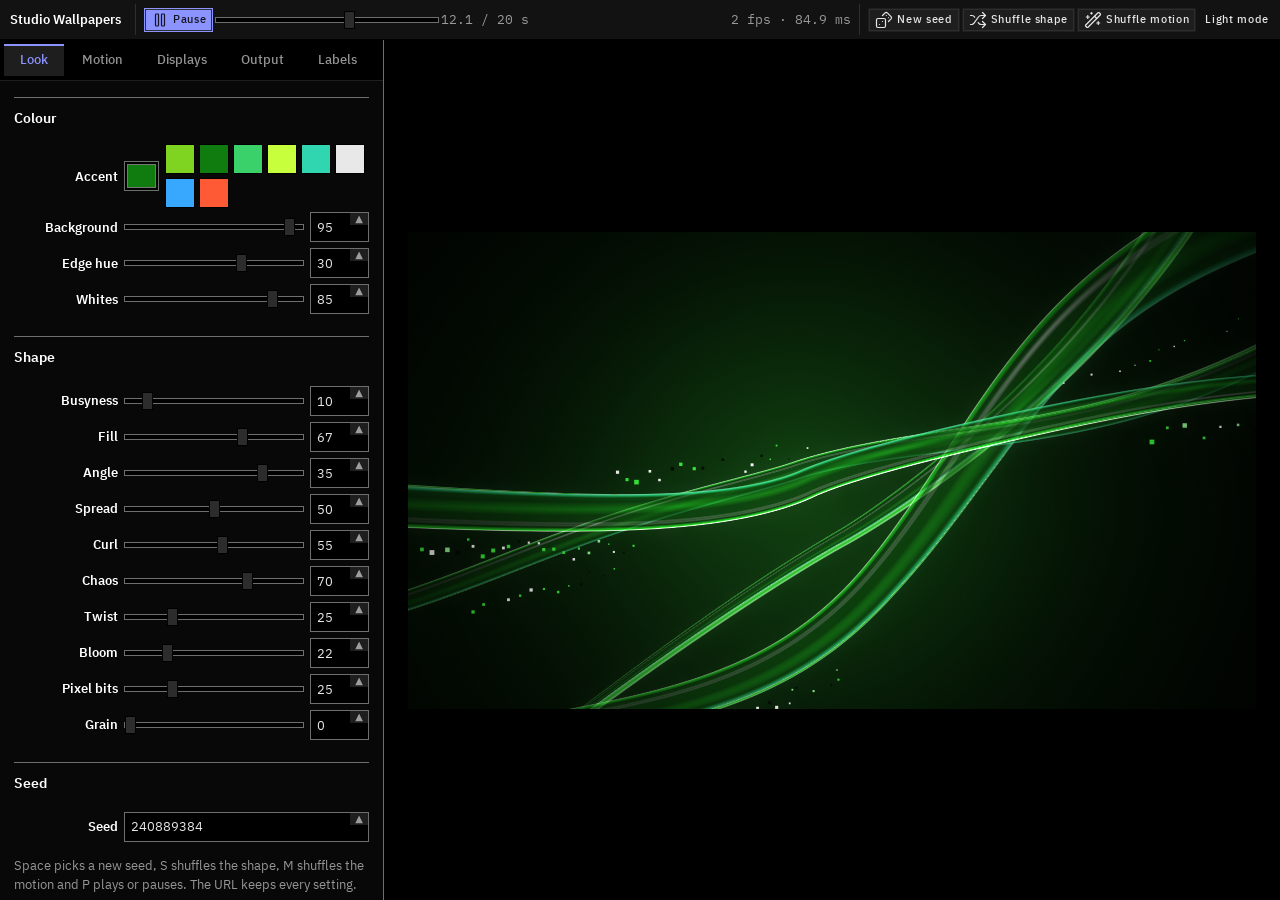
==== commit 12341c25: "Rebuild the interface with Patchbay 2.3.0 Vendors Patchbay css, fonts and icons into patchbay/. Tool" ====
--- a/index.html
+++ b/index.html
@@ -1,217 +1,268 @@
 <!doctype html>
-<html lang="en">
+<html lang="en" data-theme="dark">
 <head>
 <meta charset="utf-8">
 <meta name="viewport" content="width=device-width, initial-scale=1">
-<meta name="color-scheme" content="dark">
+<meta name="color-scheme" content="light dark">
 <title>Studio Wallpapers</title>
+<link href="patchbay/fonts/plex.css" rel="stylesheet">
+<link href="patchbay/css/bootstrap.min.css" rel="stylesheet">
+<link href="patchbay/css/patchbay.tokens.css" rel="stylesheet">
+<link href="patchbay/css/patchbay.css" rel="stylesheet">
+<link href="overlay.css?v=5" rel="stylesheet">
 <style>
-  /* Named faces pin the UI to Segoe UI by its full and PostScript names, so a family-name
-     mismatch can't fall through to the system font. */
+  /* Patchbay 2.3.0 is vendored in patchbay/ (see patchbay/VERSION). This block is layout only, plus
+     the UI face: Segoe UI by its installed names, falling back to Patchbay's Plex. */
   @font-face { font-family: "Studio Segoe"; font-weight: 400; src: local("Segoe UI"), local("SegoeUI"); }
   @font-face { font-family: "Studio Segoe"; font-weight: 600 700; src: local("Segoe UI Semibold"), local("SegoeUI-Semibold"), local("Segoe UI Bold"), local("SegoeUI-Bold"); }
-  :root {
-    --bg: #0b0d0b;
-    --panel: #141714;
-    --line: #2a302a;
-    --text: #e6ebe6;
-    --muted: #8a948a;
-    --accent: #7fd321;
-    font: 13px/1.4 "Studio Segoe", "Segoe UI", system-ui, -apple-system, sans-serif;
-  }
-  * { box-sizing: border-box; }
-  [hidden] { display: none !important; }
-  html, body { margin: 0; height: 100%; background: var(--bg); color: var(--text); }
-  body { display: grid; grid-template-columns: 300px 1fr; }
-  aside { background: var(--panel); border-right: 1px solid var(--line); overflow-y: auto; padding: 16px; }
-  h1 { font-size: 15px; margin: 0 0 12px; letter-spacing: .02em; }
-  fieldset { border: 0; border-top: 1px solid var(--line); margin: 0; padding: 12px 0 4px; }
-  legend { color: var(--muted); font-size: 11px; text-transform: uppercase; letter-spacing: .08em; padding: 0 0 6px; }
-  label { display: grid; grid-template-columns: 90px 1fr 54px; align-items: center; gap: 8px; margin: 0 0 8px; }
-  label.wide { grid-template-columns: 90px 1fr; }
-  input.num { width: 100%; min-width: 0; background: #0b0d0b; color: var(--text); border: 1px solid var(--line); padding: 2px 4px; font: inherit; text-align: right; font-variant-numeric: tabular-nums; -moz-appearance: textfield; }
-  input.num::-webkit-inner-spin-button, input.num::-webkit-outer-spin-button { -webkit-appearance: none; margin: 0; }
-  input[type=range] { width: 100%; accent-color: var(--accent); }
-  input[type=number], select { width: 100%; background: #0b0d0b; color: var(--text); border: 1px solid var(--line); padding: 4px 6px; font: inherit; }
-  input[type=color] { width: 100%; height: 26px; background: none; border: 1px solid var(--line); padding: 0; }
-  .row { display: flex; gap: 6px; flex-wrap: wrap; margin: 0 0 8px; }
-  button { background: #1d221d; color: var(--text); border: 1px solid var(--line); padding: 6px 10px; font: inherit; cursor: pointer; }
-  button:hover { border-color: var(--accent); }
-  button:disabled { opacity: .5; cursor: default; }
-  button.primary { background: var(--accent); color: #071007; border-color: var(--accent); font-weight: 600; }
-  .swatch { width: 24px; height: 24px; padding: 0; border: 1px solid var(--line); }
-  .transport { display: grid; grid-template-columns: auto 1fr auto; gap: 8px; align-items: center; margin: 0 0 8px; }
-  .time { color: var(--muted); font-variant-numeric: tabular-nums; font-size: 12px; min-width: 76px; text-align: right; }
-  progress { width: 100%; accent-color: var(--accent); }
-  .links { display: grid; gap: 4px; margin: 0 0 8px; }
-  .links a { color: var(--text); font-size: 12px; }
-  main { position: relative; display: grid; place-items: center; padding: 24px; overflow: hidden; }
+  :root { --pb-font: "Studio Segoe", "Segoe UI", "IBM Plex Sans", system-ui, sans-serif; }
+  html, body { height: 100%; margin: 0; }
+  .app { display: grid; grid-template-rows: auto 1fr; height: 100%; }
+  .app-body { display: grid; grid-template-columns: 24rem 1fr; min-height: 0; }
+  .app-side { display: flex; flex-direction: column; min-height: 0; border-right: var(--pb-border-w) solid var(--pb-edge); }
+  .app-side > .pb-tabs { flex: none; }
+  .app-panels { flex: 1 1 auto; min-height: 0; overflow-y: auto; }
+  .app-panel { gap: var(--pb-space-8); padding: var(--pb-space-7) var(--pb-space-6) var(--pb-space-9); }
+  .app-panel.active { display: grid; } /* Patchbay hides inactive panels; only the shown one is a grid */
+  .app-panel .pb-form { --pb-label-w: 6.5rem; }
+  .app-panel .pb-note { margin: 0; }
+  .app-stage { position: relative; display: grid; place-items: center; min-width: 0; min-height: 0; padding: var(--pb-space-9); overflow: hidden; background: var(--pb-surface-sunken); }
   #stage { position: relative; max-width: 100%; max-height: 100%; }
-  #stage canvas { display: block; }
+  #stage > canvas { display: block; }
   #labels { position: absolute; left: 0; top: 0; pointer-events: none; }
-  .bezel { position: absolute; top: 0; bottom: 0; background: var(--bg); }
+  .bezel { position: absolute; top: 0; bottom: 0; background: var(--pb-surface-sunken); }
   .bezel--h { top: auto; bottom: auto; left: 0; right: 0; }
-  .hint { position: absolute; left: 24px; bottom: 12px; color: var(--muted); font-size: 12px; }
-  .note { color: var(--muted); font-size: 12px; margin: 4px 0 8px; }
-  .fps { position: absolute; right: 16px; top: 12px; color: var(--muted); font-size: 12px; font-variant-numeric: tabular-nums; text-align: right; pointer-events: none; }
-  body.kiosk .fps { position: fixed; display: block; z-index: 2; color: #9aa59a; text-shadow: 0 0 3px #000; }
-  :focus-visible { outline: 2px solid var(--accent); outline-offset: 1px; }
-  body.kiosk { display: block; background: #000; cursor: none; overflow: hidden; }
-  body.kiosk aside, body.kiosk main { display: none; }
+  .app-hint { position: absolute; left: var(--pb-space-7); bottom: var(--pb-space-4); }
+  .app-scrub { width: 14rem; }
+  .app-clock, .app-meter { white-space: nowrap; }
+  .app-clock { min-width: 6.5rem; }
+  .app-swatches { display: flex; flex-wrap: wrap; gap: var(--pb-space-2); }
+  .app-swatch { width: var(--pb-control-h); height: var(--pb-control-h); padding: 0; border: var(--pb-border-w) solid var(--pb-edge-hard); cursor: pointer; }
+  .app-links { display: grid; gap: var(--pb-space-3); }
+  .app-link { display: grid; grid-template-columns: 1fr auto; gap: var(--pb-space-3); align-items: center; }
+  .app-link .pb-input { grid-column: 1 / -1; }
+  body.kiosk { background: #000; cursor: none; overflow: hidden; }
+  body.kiosk .app { display: none; }
   #kioskCanvas, #kioskLabels { position: fixed; inset: 0; width: 100vw; height: 100vh; display: block; }
-  #kioskHint { position: fixed; left: 16px; bottom: 16px; color: #9aa59a; font-size: 12px; transition: opacity 1s; }
-  @media (max-width: 760px) { body { grid-template-columns: 1fr; grid-template-rows: 45vh auto; } main { order: -1; } }
+  #kioskHint { position: fixed; left: var(--pb-space-7); bottom: var(--pb-space-7); transition: opacity 1s; }
+  body.kiosk #fpsMeter { position: fixed; right: var(--pb-space-6); top: var(--pb-space-4); z-index: var(--pb-z-tooltip); }
 </style>
-<link rel="stylesheet" href="overlay.css?v=3">
 </head>
 <body>
-<aside>
-  <h1>Studio Wallpapers</h1>
-
-  <fieldset>
-    <legend>Displays</legend>
-    <label class="wide">Resolution
-      <select id="res">
-        <option value="1920x1080">1920 × 1080</option>
-        <option value="2560x1440">2560 × 1440</option>
-        <option value="3840x2160" selected>3840 × 2160 (4K)</option>
-        <option value="3440x1440">3440 × 1440 (ultrawide)</option>
-        <option value="5120x1440">5120 × 1440 (super ultrawide)</option>
-        <option value="2880x1800">2880 × 1800 (laptop)</option>
-        <option value="1080x1920">1080 × 1920 (portrait)</option>
-        <option value="custom">Custom…</option>
-      </select>
-    </label>
-    <div class="row" id="customRes" hidden>
-      <input type="number" id="w" min="320" max="16384" value="3840" aria-label="Width">
-      <input type="number" id="h" min="320" max="16384" value="2160" aria-label="Height">
-    </div>
-    <label>Columns <input type="range" id="cols" min="1" max="6" value="1"><output></output></label>
-    <label>Rows <input type="range" id="rows" min="1" max="4" value="1"><output></output></label>
-    <label>Bezel gap <input type="range" id="gap" min="0" max="200" value="40"><output></output></label>
-    <p class="note">Gap is the physical bezel in pixels. The art runs behind it, so swooshes line up across screens.</p>
-  </fieldset>
-
-  <fieldset>
-    <legend>Colour</legend>
-    <label class="wide">Accent <input type="color" id="accent" value="#107c10"></label>
-    <div class="row" id="swatches"></div>
-    <label>Background <input type="range" id="bgGlow" min="0" max="100" value="95"><output></output></label>
-    <label>Edge hue <input type="range" id="shift" min="-90" max="90" value="30"><output></output></label>
-    <label>Whites <input type="range" id="whites" min="0" max="100" value="85"><output></output></label>
-  </fieldset>
-
-  <fieldset>
-    <legend>Shape</legend>
-    <label>Busyness <input type="range" id="busy" min="0" max="100" value="10"><output></output></label>
-    <label>Fill <input type="range" id="fill" min="0" max="100" value="67"><output></output></label>
-    <label>Angle <input type="range" id="angle" min="-60" max="60" value="35"><output></output></label>
-    <label>Spread <input type="range" id="spread" min="0" max="100" value="50"><output></output></label>
-    <label>Curl <input type="range" id="curl" min="0" max="100" value="55"><output></output></label>
-    <label>Chaos <input type="range" id="chaos" min="0" max="100" value="70"><output></output></label>
-    <label>Twist <input type="range" id="twist" min="0" max="100" value="25"><output></output></label>
-    <label>Bloom <input type="range" id="glow" min="0" max="100" value="22"><output></output></label>
-    <label>Pixel bits <input type="range" id="bits" min="0" max="100" value="25"><output></output></label>
-    <label>Grain <input type="range" id="grain" min="0" max="100" value="0"><output></output></label>
-  </fieldset>
-
-  <fieldset>
-    <legend>Motion</legend>
-    <div class="transport">
-      <button id="play" title="P">Pause</button>
-      <input type="range" id="scrub" min="0" max="1000" value="0" aria-label="Position in loop">
-      <span class="time" id="clock">0.0 / 20 s</span>
-    </div>
-    <label>Loop (s) <input type="range" id="loop" min="2" max="120" value="20"><output></output></label>
-    <label>Speed <input type="range" id="speed" min="0.25" max="6" step="0.25" value="1"><output></output></label>
-    <label class="wide">Swipe
-      <select id="swipe">
-        <option value="off">Off</option>
-        <option value="ltr">Left to right</option>
-        <option value="rtl">Right to left</option>
-        <option value="alt">Alternate</option>
-        <option value="random">Random</option>
-      </select>
-    </label>
-    <label>Swipe length <input type="range" id="swipeLen" min="20" max="150" value="70"><output></output></label>
-    <label>Flow <input type="range" id="flow" min="0" max="100" value="25"><output></output></label>
-    <label>Drift <input type="range" id="drift" min="0" max="100" value="30"><output></output></label>
-    <label>Breathe <input type="range" id="breathe" min="0" max="100" value="15"><output></output></label>
-    <label>Wander <input type="range" id="wander" min="0" max="100" value="15"><output></output></label>
-    <label>Roll <input type="range" id="roll" min="-4" max="4" step="0.25" value="1"><output></output></label>
-    <label>Shimmer <input type="range" id="sheen" min="0" max="6" step="0.25" value="1"><output></output></label>
-    <label class="wide">Shimmer dir
-      <select id="sheenDir">
-        <option value="ltr">Left to right</option>
-        <option value="rtl">Right to left</option>
-        <option value="swipe">Follow swipe</option>
-        <option value="random">Random</option>
-      </select>
-    </label>
-    <label>Bits flow <input type="range" id="bitsFlow" min="-4" max="4" step="0.25" value="1"><output></output></label>
-    <p class="note" id="loopNote">Speed, Roll, Shimmer and Bits flow are cycles per loop. Everything repeats exactly, so the loop plays forever without a jump.</p>
-  </fieldset>
-
-  <fieldset>
-    <legend>Seed</legend>
-    <label class="wide">Seed <input type="number" id="seed" min="0" max="999999999"></label>
-    <div class="row">
-      <button id="reseed" title="Space">New seed</button>
-      <button id="shuffle" title="S">Shuffle shape</button>
-      <button id="shuffleMotion" title="M">Shuffle motion</button>
-    </div>
-  </fieldset>
-
-  <fieldset>
-    <legend>Stills</legend>
-    <div class="row">
-      <button class="primary" id="exportSpan">Download span PNG</button>
-      <button id="exportEach">One PNG per monitor</button>
-    </div>
-    <p class="note" id="exportInfo"></p>
-  </fieldset>
-
-  <fieldset>
-    <legend>Video loop</legend>
-    <label class="wide">Codec
-      <select id="codec"><option value="hevc" selected>HEVC (H.265)</option><option value="avc">H.264</option></select>
-    </label>
-    <label class="wide">Frame rate
-      <select id="fps"><option>24</option><option>25</option><option selected>30</option><option>50</option><option>60</option></select>
-    </label>
-    <label class="wide">Bitrate
-      <select id="vbr"><option value="12">12 Mbps</option><option value="25" selected>25 Mbps</option><option value="50">50 Mbps</option><option value="80">80 Mbps</option></select>
-    </label>
-    <div class="row">
-      <button class="primary" id="videoEach">MP4 per monitor</button>
-      <button id="videoSpan">Span MP4</button>
-      <button id="videoCancel" hidden>Cancel</button>
-    </div>
-    <progress id="videoProgress" max="1" value="0" hidden></progress>
-    <p class="note" id="videoInfo"></p>
-  </fieldset>
-
-  <fieldset>
-    <legend>Kiosk</legend>
-    <p class="note">Open one link per display PC. Each plays its own screen of the wall, in step with the others by the system clock. Text labels travel in the link; images don't.</p>
-    <p class="note" id="kioskWarn" hidden></p>
-    <div class="links" id="kioskLinks"></div>
-  </fieldset>
-
-  <fieldset id="overlayPanel">
-    <legend>Labels</legend>
-  </fieldset>
-</aside>
-
-<main>
-  <div id="stage"><canvas id="labels"></canvas></div>
-  <div class="fps" id="fpsMeter" aria-live="off"></div>
-  <div class="hint">Space: new seed · S: shuffle shape · M: shuffle motion · P: play/pause · the URL keeps your settings</div>
-</main>
-
-<script src="gl.js?v=5"></script>
-<script src="mp4.js?v=4"></script>
-<script src="overlay.js?v=4"></script>
+<div class="app">
+  <div class="pb-toolbar" role="toolbar" aria-label="Studio Wallpapers">
+    <span class="pb-toolbar__title">Studio Wallpapers</span>
+    <div class="pb-toolbar__sep"></div>
+    <button class="pb-btn pb-btn--sm" id="play" title="P" aria-pressed="true"><svg class="pb-icon" viewBox="0 0 24 24" aria-hidden="true"><use href="patchbay/icons/lucide.svg#pause"/></svg><span>Pause</span></button>
+    <input type="range" class="pb-range app-scrub" id="scrub" min="0" max="1000" value="0" aria-label="Position in loop">
+    <span class="pb-text-muted pb-num app-clock" id="clock">0.0 / 20 s</span>
+    <span class="pb-toolbar__spacer"></span>
+    <span class="pb-text-muted pb-num app-meter" id="fpsMeter" title="Browser frame rate · render time per frame"></span>
+    <div class="pb-toolbar__sep"></div>
+    <button class="pb-btn pb-btn--sm" id="reseed" title="Space"><svg class="pb-icon" viewBox="0 0 24 24" aria-hidden="true"><use href="patchbay/icons/lucide.svg#dices"/></svg>New seed</button>
+    <button class="pb-btn pb-btn--sm" id="shuffle" title="S"><svg class="pb-icon" viewBox="0 0 24 24" aria-hidden="true"><use href="patchbay/icons/lucide.svg#shuffle"/></svg>Shuffle shape</button>
+    <button class="pb-btn pb-btn--sm" id="shuffleMotion" title="M"><svg class="pb-icon" viewBox="0 0 24 24" aria-hidden="true"><use href="patchbay/icons/lucide.svg#wand-sparkles"/></svg>Shuffle motion</button>
+    <button class="pb-btn pb-btn--ghost pb-btn--sm" id="theme">Light mode</button>
+  </div>
+
+  <div class="app-body">
+    <aside class="app-side">
+      <div class="pb-tabs" role="tablist" aria-label="Settings">
+        <button class="pb-tab" role="tab" id="tab-look" aria-selected="true" aria-controls="panel-look">Look</button>
+        <button class="pb-tab" role="tab" id="tab-motion" aria-selected="false" aria-controls="panel-motion" tabindex="-1">Motion</button>
+        <button class="pb-tab" role="tab" id="tab-displays" aria-selected="false" aria-controls="panel-displays" tabindex="-1">Displays</button>
+        <button class="pb-tab" role="tab" id="tab-output" aria-selected="false" aria-controls="panel-output" tabindex="-1">Output</button>
+        <button class="pb-tab" role="tab" id="tab-labels" aria-selected="false" aria-controls="panel-labels" tabindex="-1">Labels</button>
+      </div>
+      <div class="app-panels pb-scroll">
+
+      <div class="pb-tabpanel active app-panel" role="tabpanel" id="panel-look" aria-labelledby="tab-look">
+        <section class="pb-section">
+          <h2 class="pb-section__title">Colour</h2>
+          <div class="pb-form">
+            <label class="pb-form__label" for="accent">Accent</label>
+            <div class="pb-form__field pb-row"><input type="color" class="pb-input" id="accent" value="#107c10"><div class="app-swatches" id="swatches" role="group" aria-label="Accent presets"></div></div>
+            <label class="pb-form__label" for="bgGlow">Background</label>
+            <div class="pb-form__field pb-row"><input type="range" class="pb-range pb-grow" id="bgGlow" min="0" max="100" value="95"><output></output></div>
+            <label class="pb-form__label" for="shift">Edge hue</label>
+            <div class="pb-form__field pb-row"><input type="range" class="pb-range pb-grow" id="shift" min="-90" max="90" value="30"><output></output></div>
+            <label class="pb-form__label" for="whites">Whites</label>
+            <div class="pb-form__field pb-row"><input type="range" class="pb-range pb-grow" id="whites" min="0" max="100" value="85"><output></output></div>
+          </div>
+        </section>
+        <section class="pb-section">
+          <h2 class="pb-section__title">Shape</h2>
+          <div class="pb-form">
+            <label class="pb-form__label" for="busy">Busyness</label>
+            <div class="pb-form__field pb-row"><input type="range" class="pb-range pb-grow" id="busy" min="0" max="100" value="10"><output></output></div>
+            <label class="pb-form__label" for="fill">Fill</label>
+            <div class="pb-form__field pb-row"><input type="range" class="pb-range pb-grow" id="fill" min="0" max="100" value="67"><output></output></div>
+            <label class="pb-form__label" for="angle">Angle</label>
+            <div class="pb-form__field pb-row"><input type="range" class="pb-range pb-grow" id="angle" min="-60" max="60" value="35"><output></output></div>
+            <label class="pb-form__label" for="spread">Spread</label>
+            <div class="pb-form__field pb-row"><input type="range" class="pb-range pb-grow" id="spread" min="0" max="100" value="50"><output></output></div>
+            <label class="pb-form__label" for="curl">Curl</label>
+            <div class="pb-form__field pb-row"><input type="range" class="pb-range pb-grow" id="curl" min="0" max="100" value="55"><output></output></div>
+            <label class="pb-form__label" for="chaos">Chaos</label>
+            <div class="pb-form__field pb-row"><input type="range" class="pb-range pb-grow" id="chaos" min="0" max="100" value="70"><output></output></div>
+            <label class="pb-form__label" for="twist">Twist</label>
+            <div class="pb-form__field pb-row"><input type="range" class="pb-range pb-grow" id="twist" min="0" max="100" value="25"><output></output></div>
+            <label class="pb-form__label" for="glow">Bloom</label>
+            <div class="pb-form__field pb-row"><input type="range" class="pb-range pb-grow" id="glow" min="0" max="100" value="22"><output></output></div>
+            <label class="pb-form__label" for="bits">Pixel bits</label>
+            <div class="pb-form__field pb-row"><input type="range" class="pb-range pb-grow" id="bits" min="0" max="100" value="25"><output></output></div>
+            <label class="pb-form__label" for="grain">Grain</label>
+            <div class="pb-form__field pb-row"><input type="range" class="pb-range pb-grow" id="grain" min="0" max="100" value="0"><output></output></div>
+          </div>
+        </section>
+        <section class="pb-section">
+          <h2 class="pb-section__title">Seed</h2>
+          <div class="pb-form">
+            <label class="pb-form__label" for="seed">Seed</label>
+            <div class="pb-form__field"><span class="pb-number-wrap"><input type="number" class="pb-input" id="seed" min="0" max="999999999"></span></div>
+          </div>
+          <p class="pb-note">Space picks a new seed, S shuffles the shape, M shuffles the motion and P plays or pauses. The URL keeps every setting.</p>
+        </section>
+      </div>
+
+      <div class="pb-tabpanel app-panel" role="tabpanel" id="panel-motion" aria-labelledby="tab-motion">
+        <section class="pb-section">
+          <h2 class="pb-section__title">Loop</h2>
+          <div class="pb-form">
+            <label class="pb-form__label" for="loop">Loop (s)</label>
+            <div class="pb-form__field pb-row"><input type="range" class="pb-range pb-grow" id="loop" min="2" max="120" value="20"><output></output></div>
+            <label class="pb-form__label" for="speed">Speed</label>
+            <div class="pb-form__field pb-row"><input type="range" class="pb-range pb-grow" id="speed" min="0.25" max="6" step="0.25" value="1"><output></output></div>
+          </div>
+          <p class="pb-note" id="loopNote">Speed, Roll, Shimmer and Bits flow are cycles per loop. Everything repeats exactly, so the loop plays forever without a jump.</p>
+        </section>
+        <section class="pb-section">
+          <h2 class="pb-section__title">Swipe</h2>
+          <div class="pb-form">
+            <label class="pb-form__label" for="swipe">Direction</label>
+            <div class="pb-form__field"><span class="pb-select-wrap"><select class="pb-select" id="swipe">
+              <option value="off">Off</option><option value="ltr">Left to right</option><option value="rtl">Right to left</option><option value="alt">Alternate</option><option value="random">Random</option>
+            </select></span></div>
+            <label class="pb-form__label" for="swipeLen">Length</label>
+            <div class="pb-form__field pb-row"><input type="range" class="pb-range pb-grow" id="swipeLen" min="20" max="150" value="70"><output></output></div>
+          </div>
+        </section>
+        <section class="pb-section">
+          <h2 class="pb-section__title">Movement</h2>
+          <div class="pb-form">
+            <label class="pb-form__label" for="flow">Flow</label>
+            <div class="pb-form__field pb-row"><input type="range" class="pb-range pb-grow" id="flow" min="0" max="100" value="25"><output></output></div>
+            <label class="pb-form__label" for="drift">Drift</label>
+            <div class="pb-form__field pb-row"><input type="range" class="pb-range pb-grow" id="drift" min="0" max="100" value="30"><output></output></div>
+            <label class="pb-form__label" for="breathe">Breathe</label>
+            <div class="pb-form__field pb-row"><input type="range" class="pb-range pb-grow" id="breathe" min="0" max="100" value="15"><output></output></div>
+            <label class="pb-form__label" for="wander">Wander</label>
+            <div class="pb-form__field pb-row"><input type="range" class="pb-range pb-grow" id="wander" min="0" max="100" value="15"><output></output></div>
+            <label class="pb-form__label" for="roll">Roll</label>
+            <div class="pb-form__field pb-row"><input type="range" class="pb-range pb-grow" id="roll" min="-4" max="4" step="0.25" value="1"><output></output></div>
+            <label class="pb-form__label" for="bitsFlow">Bits flow</label>
+            <div class="pb-form__field pb-row"><input type="range" class="pb-range pb-grow" id="bitsFlow" min="-4" max="4" step="0.25" value="1"><output></output></div>
+          </div>
+        </section>
+        <section class="pb-section">
+          <h2 class="pb-section__title">Shimmer</h2>
+          <div class="pb-form">
+            <label class="pb-form__label" for="sheen">Speed</label>
+            <div class="pb-form__field pb-row"><input type="range" class="pb-range pb-grow" id="sheen" min="0" max="6" step="0.25" value="1"><output></output></div>
+            <label class="pb-form__label" for="sheenDir">Direction</label>
+            <div class="pb-form__field"><span class="pb-select-wrap"><select class="pb-select" id="sheenDir">
+              <option value="ltr">Left to right</option><option value="rtl">Right to left</option><option value="swipe">Follow swipe</option><option value="random">Random</option>
+            </select></span></div>
+          </div>
+        </section>
+      </div>
+
+      <div class="pb-tabpanel app-panel" role="tabpanel" id="panel-displays" aria-labelledby="tab-displays">
+        <section class="pb-section">
+          <h2 class="pb-section__title">Screens</h2>
+          <div class="pb-form">
+            <label class="pb-form__label" for="res">Resolution</label>
+            <div class="pb-form__field"><span class="pb-select-wrap"><select class="pb-select" id="res">
+              <option value="1920x1080">1920 × 1080</option>
+              <option value="2560x1440">2560 × 1440</option>
+              <option value="3840x2160" selected>3840 × 2160 (4K)</option>
+              <option value="3440x1440">3440 × 1440 (ultrawide)</option>
+              <option value="5120x1440">5120 × 1440 (super ultrawide)</option>
+              <option value="2880x1800">2880 × 1800 (laptop)</option>
+              <option value="1080x1920">1080 × 1920 (portrait)</option>
+              <option value="custom">Custom…</option>
+            </select></span></div>
+            <span class="pb-form__label" id="customLabel" hidden>Size</span>
+            <div class="pb-form__field pb-row" id="customRes" role="group" aria-labelledby="customLabel" hidden>
+              <span class="pb-number-wrap pb-w-sm"><input type="number" class="pb-input" id="w" min="320" max="16384" value="3840" aria-label="Width"></span>
+              <span class="pb-text-muted">×</span>
+              <span class="pb-number-wrap pb-w-sm"><input type="number" class="pb-input" id="h" min="320" max="16384" value="2160" aria-label="Height"></span>
+            </div>
+            <label class="pb-form__label" for="cols">Columns</label>
+            <div class="pb-form__field pb-row"><input type="range" class="pb-range pb-grow" id="cols" min="1" max="6" value="1"><output></output></div>
+            <label class="pb-form__label" for="rows">Rows</label>
+            <div class="pb-form__field pb-row"><input type="range" class="pb-range pb-grow" id="rows" min="1" max="4" value="1"><output></output></div>
+            <label class="pb-form__label" for="gap">Bezel gap</label>
+            <div class="pb-form__field pb-row"><input type="range" class="pb-range pb-grow" id="gap" min="0" max="200" value="40"><output></output></div>
+          </div>
+          <p class="pb-note">Bezel gap is the physical border between screens, in pixels. The art runs behind it, so ribbons line up across screens.</p>
+          <p class="pb-note pb-text-num" id="exportInfo"></p>
+        </section>
+      </div>
+
+      <div class="pb-tabpanel app-panel" role="tabpanel" id="panel-output" aria-labelledby="tab-output">
+        <section class="pb-section">
+          <h2 class="pb-section__title">Stills</h2>
+          <p class="pb-note">Taken at the scrubber position.</p>
+          <div class="pb-row pb-row--wrap">
+            <button class="pb-btn" id="exportSpan"><svg class="pb-icon" viewBox="0 0 24 24" aria-hidden="true"><use href="patchbay/icons/lucide.svg#image"/></svg>Span PNG</button>
+            <button class="pb-btn" id="exportEach"><svg class="pb-icon" viewBox="0 0 24 24" aria-hidden="true"><use href="patchbay/icons/lucide.svg#monitor"/></svg>PNG per monitor</button>
+          </div>
+        </section>
+        <section class="pb-section">
+          <h2 class="pb-section__title">Video loop</h2>
+          <div class="pb-form">
+            <label class="pb-form__label" for="codec">Codec</label>
+            <div class="pb-form__field"><span class="pb-select-wrap"><select class="pb-select" id="codec"><option value="hevc" selected>HEVC (H.265)</option><option value="avc">H.264</option></select></span></div>
+            <label class="pb-form__label" for="fps">Frame rate</label>
+            <div class="pb-form__field"><span class="pb-select-wrap"><select class="pb-select" id="fps"><option>24</option><option>25</option><option selected>30</option><option>50</option><option>60</option></select></span></div>
+            <label class="pb-form__label" for="vbr">Bitrate</label>
+            <div class="pb-form__field"><span class="pb-select-wrap"><select class="pb-select" id="vbr"><option value="12">12 Mbps</option><option value="25" selected>25 Mbps</option><option value="50">50 Mbps</option><option value="80">80 Mbps</option></select></span></div>
+          </div>
+          <div class="pb-row pb-row--wrap">
+            <button class="pb-btn" id="videoEach"><svg class="pb-icon" viewBox="0 0 24 24" aria-hidden="true"><use href="patchbay/icons/lucide.svg#film"/></svg>MP4 per monitor</button>
+            <button class="pb-btn" id="videoSpan"><svg class="pb-icon" viewBox="0 0 24 24" aria-hidden="true"><use href="patchbay/icons/lucide.svg#film"/></svg>Span MP4</button>
+            <button class="pb-btn pb-btn--outline" id="videoCancel" hidden>Cancel</button>
+          </div>
+          <div class="pb-progress" id="videoProgress" role="progressbar" aria-label="Video export" aria-valuemin="0" aria-valuemax="100" aria-valuenow="0" hidden><div class="pb-progress__bar" style="width: 0%"></div></div>
+          <p class="pb-note" id="videoInfo" aria-live="polite"></p>
+        </section>
+        <section class="pb-section">
+          <h2 class="pb-section__title">Kiosk</h2>
+          <p class="pb-note">Open one link per display PC. Each plays its own screen of the wall, in step with the others by the system clock. Text labels travel in the link; images don't.</p>
+          <p class="pb-note pb-note--warn" id="kioskWarn" hidden></p>
+          <div class="app-links" id="kioskLinks"></div>
+        </section>
+      </div>
+
+      <div class="pb-tabpanel app-panel" role="tabpanel" id="panel-labels" aria-labelledby="tab-labels">
+        <section class="pb-section" id="overlayPanel">
+          <h2 class="pb-section__title">Screen labels</h2>
+        </section>
+      </div>
+
+      </div>
+    </aside>
+
+    <main class="app-stage">
+      <div id="stage"><canvas id="labels"></canvas></div>
+    </main>
+  </div>
+</div>
+
+<script src="gl.js?v=6"></script>
+<script src="mp4.js?v=5"></script>
+<script src="overlay.js?v=5"></script>
 <script>
 "use strict";
 
@@ -571,7 +622,7 @@
   meter.ms = meter.ms ? lerp(meter.ms, renderMs, 0.1) : renderMs;
   if (now - meter.shown > 250 && meter.dt) {
     meter.shown = now;
-    $("fpsMeter").textContent = `${Math.round(1000 / meter.dt)} fps · ${meter.ms.toFixed(1)} ms render`;
+    $("fpsMeter").textContent = `${Math.round(1000 / meter.dt)} fps · ${meter.ms.toFixed(1)} ms`;
   }
 }
 
@@ -591,7 +642,7 @@
   }
   if (labelsDirty) { drawLabels(lctx, lay, tiles); labelsDirty = false; }
   if (clock.playing) meterFrame(r0, performance.now() - r0);
-  else { meter.last = 0; $("fpsMeter").textContent = `paused · ${(performance.now() - r0).toFixed(1)} ms render`; }
+  else { meter.last = 0; $("fpsMeter").textContent = `paused · ${(performance.now() - r0).toFixed(1)} ms`; }
   const L = current.p.period;
   if (document.activeElement !== $("scrub")) $("scrub").value = Math.round((clock.t / L) * 1000);
   $("clock").textContent = `${clock.t.toFixed(1)} / ${L} s`;
@@ -614,7 +665,9 @@
 function setPlaying(on) {
   clock.playing = on;
   clock.last = performance.now();
-  $("play").textContent = on ? "Pause" : "Play";
+  $("play").setAttribute("aria-pressed", on);
+  $("play").querySelector("use").setAttribute("href", `patchbay/icons/lucide.svg#${on ? "pause" : "play"}`);
+  $("play").querySelector("span").textContent = on ? "Pause" : "Play";
   schedule();
 }
 
@@ -628,13 +681,16 @@
   document.querySelectorAll("input.num").forEach((n) => { if (document.activeElement !== n) showNumber(n); });
 }
 function numberFields(root) {
-  root.querySelectorAll("label > input[type=range]").forEach((r) => {
+  root.querySelectorAll("input[type=range]").forEach((r) => {
     const out = r.nextElementSibling;
     if (!out || out.tagName !== "OUTPUT") return;
-    const k = scaleOf(r), n = document.createElement("input");
-    n.type = "number"; n.className = "num";
+    const k = scaleOf(r), n = document.createElement("input"), wrap = document.createElement("span");
+    wrap.className = "pb-number-wrap pb-w-sm";
+    wrap.append(n);
+    n.type = "number"; n.className = "pb-input num";
     n.min = r.min * k; n.max = r.max * k; n.step = (+r.step || 1) * k;
-    n.setAttribute("aria-label", r.parentElement.firstChild.textContent.trim() + (k === 100 ? " (%)" : ""));
+    const name = r.getAttribute("aria-label") || (r.id && document.querySelector(`label[for="${r.id}"]`)?.textContent.trim()) || "Value";
+    n.setAttribute("aria-label", name + (k === 100 ? " (%)" : ""));
     n._range = r;
     n.addEventListener("input", () => {
       if (n.value === "" || !isFinite(+n.value)) return;
@@ -645,7 +701,7 @@
     n.addEventListener("change", () => showNumber(n));
     n.addEventListener("keydown", (e) => { if (e.key === "Enter") showNumber(n); });
     r.addEventListener("input", () => { if (document.activeElement !== n) showNumber(n); });
-    out.replaceWith(n);
+    out.replaceWith(wrap);
     showNumber(n);
   });
 }
@@ -701,6 +757,11 @@
 // ---------- video loop ----------
 
 let videoAbort = null;
+function setBar(f) {
+  const bar = $("videoProgress"), pct = Math.round(f * 100);
+  bar.setAttribute("aria-valuenow", pct);
+  bar.firstElementChild.style.width = pct + "%";
+}
 const CODEC_NAME = { hevc: "HEVC", avc: "H.264" };
 
 // Marks each codec option with whether this browser can encode one screen at the current size.
@@ -728,7 +789,7 @@
   busyExporting = true;
   videoAbort = new AbortController();
   for (const b of ["videoEach", "videoSpan", "exportSpan", "exportEach"]) $(b).disabled = true;
-  $("videoCancel").hidden = false; bar.hidden = false;
+  $("videoCancel").hidden = false; bar.hidden = false; setBar(0);
   try {
     // Pick every encoder first so a refusal stops the export before any work.
     const notes = [];
@@ -751,7 +812,7 @@
     const parallel = Math.min(3, jobs.length), done = new Array(jobs.length).fill(0), t0 = performance.now();
     const progress = () => {
       const f = done.reduce((s, v) => s + v, 0) / jobs.length;
-      bar.value = f;
+      setBar(f);
       const left = f > 0 ? ((performance.now() - t0) / f) * (1 - f) / 1000 : 0;
       info.textContent = `Encoding ${jobs.length} file${jobs.length > 1 ? "s" : ""}, ${parallel} at a time: ${Math.round(f * 100)}% · about ${Math.ceil(left)} s left · ${jobs[0].config.codec}`;
     };
@@ -817,15 +878,16 @@
   $("kioskWarn").textContent = "These links use localhost, which only works on this machine. Open this page by its network address, or start it with serve.py, to get links for other PCs.";
   host.replaceChildren(...lay.screens.map((s, i) => {
     const row = document.createElement("div");
-    row.className = "row";
+    row.className = "app-link";
     const a = document.createElement("a");
     a.href = kioskUrl(i); a.target = "_blank"; a.rel = "noopener";
     a.textContent = `Screen ${i + 1} (row ${s.row + 1}, col ${s.col + 1})`;
     const b = document.createElement("button");
+    b.className = "pb-btn pb-btn--sm";
     b.textContent = "Copy link";
     // The clipboard API needs a secure page; over plain http on the LAN, show the link selected instead.
     const field = document.createElement("input");
-    field.readOnly = true; field.hidden = true; field.style.width = "100%";
+    field.readOnly = true; field.hidden = true; field.className = "pb-input";
     field.setAttribute("aria-label", `Kiosk link for screen ${i + 1}`);
     b.onclick = async () => {
       try { await navigator.clipboard.writeText(kioskUrl(i)); b.textContent = "Copied"; setTimeout(() => (b.textContent = "Copy link"), 1500); }
@@ -843,6 +905,7 @@
   lab.id = "kioskLabels";
   const hint = document.createElement("div");
   hint.id = "kioskHint";
+  hint.className = "pb-text-muted";
   hint.textContent = "Double-click for full screen · F shows frame rate";
   // The meter sits in <main>, which kiosk hides; move it out. F or &meter=1 shows it (fps is the frame rate).
   const fpsEl = $("fpsMeter");
@@ -896,7 +959,7 @@
 
 PALETTES.forEach((hex) => {
   const b = document.createElement("button");
-  b.className = "swatch"; b.style.background = hex; b.title = hex; b.setAttribute("aria-label", "Accent " + hex);
+  b.className = "app-swatch"; b.style.background = hex; b.title = hex; b.setAttribute("aria-label", "Accent " + hex);
   b.onclick = () => { $("accent").value = hex; settingsChanged(); };
   $("swatches").appendChild(b);
 });
@@ -907,15 +970,45 @@
   else if ((k === "w" || k === "h" || ctrlIds.includes(k)) && $(k)) $(k).value = v;
 }
 if (!params.has("seed")) $("seed").value = Math.floor(Math.random() * 1e9);
-$("customRes").hidden = $("res").value !== "custom";
+function showCustom() { $("customRes").hidden = $("customLabel").hidden = $("res").value !== "custom"; }
+showCustom();
+
+// Tabs: click or arrow keys move the selection; only the selected tab is in the tab order.
+function bindTabs() {
+  const tabs = [...document.querySelectorAll('.app-side [role="tab"]')];
+  const select = (t) => {
+    for (const x of tabs) {
+      const on = x === t;
+      x.setAttribute("aria-selected", on);
+      x.tabIndex = on ? 0 : -1;
+      $(x.getAttribute("aria-controls")).classList.toggle("active", on);
+    }
+  };
+  for (const t of tabs) {
+    t.addEventListener("click", () => select(t));
+    t.addEventListener("keydown", (e) => {
+      const i = tabs.indexOf(t), n = e.key === "ArrowRight" ? 1 : e.key === "ArrowLeft" ? -1 : 0;
+      if (!n) return;
+      e.preventDefault();
+      const next = tabs[(i + n + tabs.length) % tabs.length];
+      select(next); next.focus();
+    });
+  }
+}
 
 if (params.has("kiosk") && R) {
   runKiosk(+params.get("kiosk") || 1, params);
 } else {
   document.querySelectorAll("aside input, aside select").forEach((el) => {
-    if (el.id === "scrub" || el.closest("#overlayPanel")) return;
-    el.addEventListener("input", () => { $("customRes").hidden = $("res").value !== "custom"; settingsChanged(); });
+    if (el.closest("#overlayPanel")) return;
+    el.addEventListener("input", () => { showCustom(); settingsChanged(); });
   });
+  bindTabs();
+  $("theme").onclick = () => {
+    const light = document.documentElement.dataset.theme !== "light";
+    const go = () => { document.documentElement.dataset.theme = light ? "light" : "dark"; $("theme").textContent = light ? "Dark mode" : "Light mode"; };
+    document.startViewTransition ? document.startViewTransition(go) : go();
+  };
   $("scrub").addEventListener("input", () => {
     if (current) clock.t = ($("scrub").value / 1000) * current.p.period;
     setPlaying(false);
@@ -932,6 +1025,8 @@
   addEventListener("resize", settingsChanged);
   addEventListener("keydown", (e) => {
     if (e.target.matches("input[type=number], input[type=text], select")) return;
+    // Space already presses a focused button or tab; don't also reroll the seed.
+    if (e.code === "Space" && e.target.matches("button, [role=tab], a")) return;
     if (e.code === "Space") { e.preventDefault(); newSeed(); }
     if (e.key === "s" || e.key === "S") shuffle();
     if (e.key === "m" || e.key === "M") shuffleMotion();
--- a/patchbay/fonts/plex.css
+++ b/patchbay/fonts/plex.css
@@ -0,0 +1,38 @@
+/* IBM Plex, SIL OFL 1.1 (OFL.txt): @ibm/plex-sans 1.1.0 and @ibm/plex-mono 2.5.0,
+   fonts/complete/woff2 from https://github.com/IBM/plex/releases.
+   Weights match --pb-weight-normal/medium/bold; there are no italics, so <em> is synthesised. */
+@font-face {
+  font-family: "IBM Plex Sans";
+  font-style: normal;
+  font-weight: 400;
+  font-display: swap;
+  src: url("IBMPlexSans-Regular.woff2") format("woff2");
+}
+@font-face {
+  font-family: "IBM Plex Sans";
+  font-style: normal;
+  font-weight: 500;
+  font-display: swap;
+  src: url("IBMPlexSans-Medium.woff2") format("woff2");
+}
+@font-face {
+  font-family: "IBM Plex Sans";
+  font-style: normal;
+  font-weight: 600;
+  font-display: swap;
+  src: url("IBMPlexSans-SemiBold.woff2") format("woff2");
+}
+@font-face {
+  font-family: "IBM Plex Mono";
+  font-style: normal;
+  font-weight: 400;
+  font-display: swap;
+  src: url("IBMPlexMono-Regular.woff2") format("woff2");
+}
+@font-face {
+  font-family: "IBM Plex Mono";
+  font-style: normal;
+  font-weight: 500;
+  font-display: swap;
+  src: url("IBMPlexMono-Medium.woff2") format("woff2");
+}
--- a/patchbay/css/patchbay.tokens.css
+++ b/patchbay/css/patchbay.tokens.css
@@ -0,0 +1,369 @@
+/* ==========================================================================
+   PATCHBAY — Design tokens
+   A hard-edged, near-black design system for dense signal-routing and
+   device-control UIs.
+
+   This is the ONLY file you should edit to re-skin the system.
+   Every rule in patchbay.css reads from these custom properties, so
+   changing a value here propagates everywhere. Never hard-code a colour
+   in a component.
+
+   Scaling: sizes are rem, so the whole UI scales with the root font size.
+   To enlarge it (a control-room monitor read from a distance), set
+   html { font-size: 125%; } in page CSS. Do not use `zoom`, and do not
+   combine the two. Hairlines (borders, rims, bars, scrollbars) stay px so
+   they remain crisp; the large scrollbar (pb-scroll--lg) is rem so it
+   grows with the UI. @media breakpoints in rem follow the browser's initial
+   font size, not html's.
+
+   Load order matters:
+     1. bootstrap.min.css        (v5 base)
+     2. patchbay.tokens.css      (this file)
+     3. patchbay.css             (component layer)
+     4. your page CSS            (layout only)
+   ========================================================================== */
+
+:root {
+  /* Follows the OS by default. Every colour token below is
+     light-dark(<light>, <dark>), resolved from this property. */
+  color-scheme: light dark;
+
+  /* ----------------------------------------------------------------------
+     SURFACE RAMP
+     A 7-step near-black ramp, dead neutral. Steps are small and hard;
+     depth reads from 1px edges, not from soft light or shadow.
+     ---------------------------------------------------------------------- */
+  --pb-surface-sunken:   light-dark(#ffffff, #000000);  /* input wells, grid canvas             */
+  --pb-surface-base:     light-dark(#e4e4e4, #080808);  /* page background                      */
+  --pb-surface-raised:   light-dark(#f5f5f5, #0f0f0f);  /* panels, cards, zebra rows            */
+  --pb-surface-overlay:  light-dark(#ffffff, #141414);  /* modals, popovers                     */
+  --pb-surface-high:     light-dark(#ebebeb, #121212);  /* toolbars, headers (flat, not lifted) */
+  --pb-surface-control:  light-dark(#dcdcdc, #1e1e1e);  /* buttons, resting controls            */
+  --pb-surface-hover:    light-dark(#cdcdcd, #2c2c2c);  /* control hover                        */
+
+  --pb-edge-hard:        #000000;
+  --pb-edge:             light-dark(#767676, #6e6e6e);  /* ≥3:1 on every surface — control outlines */
+  --pb-edge-soft:        light-dark(rgba(0, 0, 0, 0.14), rgba(255, 255, 255, 0.12));
+  --pb-edge-light:       light-dark(rgba(0, 0, 0, 0.30), rgba(255, 255, 255, 0.24));
+
+  --pb-overlay-hover:    light-dark(rgba(0, 0, 0, 0.06), rgba(255, 255, 255, 0.08));
+  --pb-overlay-press:    light-dark(rgba(0, 0, 0, 0.14), rgba(0, 0, 0, 0.25));
+  --pb-overlay-scrim:    light-dark(rgba(0, 0, 0, 0.55), rgba(0, 0, 0, 0.82));
+  --pb-stripe:          rgba(0, 0, 0, 0.80);  /* hazard bands on striped progress */
+  --pb-shadow-control:   inset 0 0 0 1px light-dark(#9a9a9a, #2e2e2e);  /* hard 1px rim, no blur */
+  /* The blocky offset behind modals, menus, tooltips and toasts. Black in
+     light mode; a lifted grey in dark mode, where black on near-black would
+     vanish. Hard-edged, no blur. */
+  --pb-shadow-rim:       light-dark(#000000, #4a4a4a);
+  --pb-shadow-block:     light-dark(#000000, #444444);
+  --pb-shadow-overlay:   0 0 0 1px var(--pb-shadow-rim), 6px 6px 0 0 var(--pb-shadow-block);
+
+
+  /* ----------------------------------------------------------------------
+     HUE PRIMITIVES
+     One text-safe colour per hue, as a light/dark pair. The semantic tokens
+     below (accent, commit, status, protect, brand) point at these, so a hue
+     is defined once and a re-skin changes one line. Components never read a
+     --pb-hue-* directly; they read the semantic token.
+     ---------------------------------------------------------------------- */
+  --pb-hue-periwinkle:       light-dark(#3a44c4, #8b93ff);
+  --pb-hue-periwinkle-hover: light-dark(#2d36a8, #a3a9ff);
+  --pb-hue-amber:            light-dark(#8a4a00, #f2b84b);
+  --pb-hue-amber-hover:      light-dark(#733d00, #f6c96f);
+  --pb-hue-amber-fill:       light-dark(#c27a00, #f2b84b);  /* fills only; text uses -amber */
+  --pb-hue-red:              light-dark(#ad1f27, #f0605a);
+  --pb-hue-red-hover:        light-dark(#8f1820, #e55a5a);
+  --pb-hue-green:            light-dark(#11643b, #5ccf8f);
+  --pb-hue-green-hover:      light-dark(#0c5130, #7ad9a5);
+  --pb-hue-blue:             light-dark(#165990, #6cb8f0);
+  --pb-hue-magenta:          light-dark(#b02a78, #d0559b);
+  --pb-hue-orange:           light-dark(#c2410c, #e8673c);
+  --pb-hue-grey:             light-dark(#575757, #9b958c);
+
+
+  /* ----------------------------------------------------------------------
+     ACCENT
+     One accent: a cool periwinkle that sits apart from every status hue,
+     so "selected" can never be mistaken for "healthy" or "warning".
+     ---------------------------------------------------------------------- */
+  --pb-accent:           var(--pb-hue-periwinkle);  /* 5.13:1 dk · 4.71:1 lt */
+  --pb-accent-hover:     var(--pb-hue-periwinkle-hover);  /* 7.68:1 dk · 6.95:1 lt */
+  --pb-accent-muted:     color-mix(in srgb, var(--pb-accent) 60%, transparent);
+  --pb-accent-wash:      light-dark(rgba(58, 68, 196, 0.12), rgba(139, 147, 255, 0.14));
+  --pb-accent-tab:       color-mix(in srgb, var(--pb-accent) 10%, transparent);
+  --pb-accent-subtab:    color-mix(in srgb, var(--pb-accent) 7%, transparent);
+
+  --pb-danger-hover:     var(--pb-hue-red-hover);
+  --pb-commit:           var(--pb-hue-amber);        /* unsaved work, amber · 9.31:1 dk · 5.00:1 lt */
+  --pb-commit-hover:     var(--pb-hue-amber-hover);  /* 10.72:1 dk · 6.39:1 lt */
+  --pb-protect:          var(--pb-hue-magenta);      /* write-protected / locked — magenta */
+  --pb-brand:            var(--pb-hue-orange);       /* top-level navigation chrome only   */
+  /* Routing state on a control surface. view = the destination being looked
+     at or staged for change; the current source takes status-ok. The idle
+     tints are those colours mixed into the control surface, so an untouched
+     cell keeps its colour code without competing with a live one. */
+  --pb-view:             var(--pb-hue-orange);
+  --pb-view-idle:        color-mix(in oklab, var(--pb-view) 26%, var(--pb-surface-control));
+  --pb-current-idle:     color-mix(in oklab, var(--pb-status-ok) 26%, var(--pb-surface-control));
+
+
+  /* ----------------------------------------------------------------------
+     STATUS — five states, never colour alone.
+     ---------------------------------------------------------------------- */
+  --pb-status-ok:        var(--pb-hue-green);  /* 8.56:1 dk · 5.26:1 lt */
+  --pb-status-ok-hover:  var(--pb-hue-green-hover);  /* pb-btn--ok hover fill */
+  --pb-status-warn:      var(--pb-hue-amber);  /* 9.31:1 dk · 5.00:1 lt */
+  --pb-status-error:     var(--pb-hue-red);  /* 5.18:1 dk · 5.10:1 lt */
+  --pb-status-info:      var(--pb-hue-blue);  /* 7.74:1 dk · 5.34:1 lt */
+  --pb-status-idle:      var(--pb-hue-grey);  /* 5.61:1 dk · 5.27:1 lt */
+  /* Warn as a fill (progress, dots). Brighter than the text-safe warn in
+     light mode; still ≥3:1 against the white track. */
+  --pb-status-warn-fill: var(--pb-hue-amber-fill);
+
+
+  /* ----------------------------------------------------------------------
+     ROUTING ROLES — muted so hundreds can tile and the accent still wins.
+     ---------------------------------------------------------------------- */
+  --pb-source:           light-dark(#c4dbd1, #3f5d52);  /* sage    */
+  --pb-source-hover:     light-dark(#b0cec1, #4a6a5e);
+  --pb-dest:             light-dark(#e2d7c0, #5c5340);  /* khaki   */
+  --pb-dest-hover:       light-dark(#d5c7aa, #685e49);
+  --pb-tieline:          light-dark(#d3d2e8, #4c4a6c);  /* slate   */
+  --pb-tieline-hover:    light-dark(#c1c0de, #58567b);
+
+
+  /* ----------------------------------------------------------------------
+     SIGNAL IDENTITY — per-level colours for shuffles and meters, walked
+     around the hue wheel in a fixed lightness band.
+     ---------------------------------------------------------------------- */
+  --pb-signal-video:     light-dark(#2f9e44, #7ed98a);
+  --pb-signal-01:        light-dark(#d4462e, #e8735e);
+  --pb-signal-02:        light-dark(#d9822b, #e8a35e);
+  --pb-signal-03:        light-dark(#b89a12, #e3d06a);
+  --pb-signal-04:        light-dark(#6f9e1f, #a8d86a);
+  --pb-signal-05:        light-dark(#1f9e6a, #5fd09a);
+  --pb-signal-06:        light-dark(#17948e, #5ccfc9);
+  --pb-signal-07:        light-dark(#1f7fc4, #5fb2e8);
+  --pb-signal-08:        light-dark(#4a5fd6, #7d8ef0);
+  --pb-signal-09:        light-dark(#7a4fd6, #a67ef0);
+  --pb-signal-10:        light-dark(#b03fc4, #d27be6);
+  --pb-signal-11:        light-dark(#c93f86, #e87bb3);
+  --pb-signal-12:        light-dark(#9a6440, #c99a7a);
+  --pb-signal-13:        light-dark(#5f7f61, #9fb3a0);
+  --pb-signal-14:        light-dark(#5c7299, #a3b4d4);
+  --pb-signal-15:        light-dark(#9a8559, #d4c3a3);
+  --pb-signal-16:        light-dark(#8a5f9e, #c4a3d4);
+
+
+  /* ----------------------------------------------------------------------
+     TEXT & ICON — cold white.
+     ---------------------------------------------------------------------- */
+  --pb-text:             light-dark(#141414, #e6e6e6);  /* 4.79:1 dk · 10.41:1 lt */
+  --pb-text-strong:      light-dark(#000000, #ffffff);  /* 5.98:1 dk · 11.86:1 lt */
+  --pb-text-muted:       light-dark(rgba(0, 0, 0, 0.66), rgba(230, 230, 230, 0.64));  /* 5.54:1 dk · 5.97:1 lt */
+  --pb-text-disabled:    light-dark(rgba(0, 0, 0, 0.38), rgba(230, 230, 230, 0.36));
+  --pb-text-on-accent:   light-dark(#ffffff, #14131f);
+  --pb-icon:             light-dark(rgba(0, 0, 0, 0.85), rgba(230, 230, 230, 0.90));
+  --pb-icon-disabled:    light-dark(rgba(0, 0, 0, 0.38), rgba(230, 230, 230, 0.36));
+
+
+  /* Control glyphs. Data-URI SVGs cannot read custom properties, so each
+     theme supplies its own, drawn in its --pb-text-on-accent colour. */
+  --pb-glyph-check: url("data:image/svg+xml,%3Csvg xmlns='http://www.w3.org/2000/svg' viewBox='0 0 16 16'%3E%3Cpath fill='none' stroke='%2314131f' stroke-width='2.5' stroke-linecap='square' d='M3.5 8.5 6.4 11.4 12.5 5'/%3E%3C/svg%3E");
+  --pb-glyph-dash:  url("data:image/svg+xml,%3Csvg xmlns='http://www.w3.org/2000/svg' viewBox='0 0 16 16'%3E%3Cpath fill='none' stroke='%2314131f' stroke-width='2.5' d='M4 8h8'/%3E%3C/svg%3E");
+  --pb-glyph-radio: url("data:image/svg+xml,%3Csvg xmlns='http://www.w3.org/2000/svg' viewBox='0 0 16 16'%3E%3Ccircle cx='8' cy='8' r='3.5' fill='%2314131f'/%3E%3C/svg%3E");
+
+  /* Windows High Contrast (forced-colors: active) system colours; the OS
+     picks the values, so they need no contrast audit. */
+  --pb-forced-ink:    CanvasText;
+  --pb-forced-select: Highlight;
+
+
+  /* ----------------------------------------------------------------------
+     TYPOGRAPHY
+     IBM Plex Sans for UI, Plex Mono for every number an operator compares.
+     ---------------------------------------------------------------------- */
+  --pb-font: "IBM Plex Sans", "Segoe UI", -apple-system, BlinkMacSystemFont,
+             "Helvetica Neue", Arial, sans-serif;
+  --pb-font-mono: "IBM Plex Mono", ui-monospace, "SF Mono", Menlo,
+                  Consolas, monospace;
+
+  /* Numbers an operator compares. Mono by default; an app that wants Plex
+     Sans digits sets only this: --pb-font-num: var(--pb-font); */
+  --pb-font-num: var(--pb-font-mono);
+
+  --pb-text-2xs:   0.625rem;   /* 10px at a 16px root */
+  --pb-text-xs:    0.6875rem;  /* 11px */
+  --pb-text-sm:    0.8125rem;  /* 13px  BASE */
+  --pb-text-md:    0.875rem;   /* 14px */
+  --pb-text-lg:    1.0625rem;  /* 17px */
+  --pb-text-xl:    1.375rem;   /* 22px */
+
+  --pb-weight-normal:   400;
+  --pb-weight-medium:   500;
+  --pb-weight-bold:     600;
+
+  --pb-leading-tight:  1.2;
+  --pb-leading-normal: 1.5;
+  --pb-tracking-button: 0.06em;
+  --pb-tracking-label:  0.08em;  /* small-caps section labels */
+
+
+  /* ----------------------------------------------------------------------
+     SPACE — 4px grid at a 16px root.
+     ---------------------------------------------------------------------- */
+  --pb-space-1:   0.125rem;
+  --pb-space-2:   0.25rem;
+  --pb-space-3:   0.375rem;
+  --pb-space-4:   0.5rem;
+  --pb-space-5:  0.75rem;
+  --pb-space-6:  0.875rem;
+  --pb-space-7:  1rem;
+  --pb-space-8:  1.25rem;
+  --pb-space-9:  1.5rem;
+  --pb-space-10: 2rem;
+
+
+  /* ----------------------------------------------------------------------
+     SIZING
+     ---------------------------------------------------------------------- */
+  --pb-control-h:     1.875rem;
+  --pb-control-h-sm:  1.5rem;
+  --pb-control-h-lg:  2.5rem;
+  --pb-icon-btn-w:    1.875rem;
+  --pb-icon-size:     1.125rem;
+  --pb-icon-size-sm:  0.875rem;
+  --pb-row-h:         2.125rem;
+  --pb-toolbar-h:     2.5rem;
+  --pb-tab-h:         2.25rem;
+  --pb-grid-row-h:    1.75rem;
+
+  /* No rounding anywhere. Every edge is a hard right angle. */
+  --pb-radius-control: 0;
+  --pb-radius-input:   0;
+  --pb-radius-chip:    0;
+  --pb-radius-overlay: 0;
+  --pb-radius-panel:   0;
+
+  --pb-border-w:       1px;
+  --pb-accent-bar-w:   2px;
+  --pb-rolebar-w:      5px;   /* source / dest / role bars (pb-rolebar--*) */
+  --pb-state-border-w: 3px;
+
+  --pb-scroll-w:       10px;
+  --pb-scroll-inset:   3px;   /* track showing round the thumb */
+  --pb-scroll-thumb:   #6e6e6e;
+  --pb-scroll-thumb-hover: var(--pb-text-muted);
+  --pb-scroll-track:   transparent;
+  /* Least thumb length, so a list of thousands still has one to grab.
+     Chrome and Safari only; Firefox draws its own. */
+  --pb-scroll-thumb-min: 3rem;
+  /* pb-scroll--lg: for touch screens and screens read from across a room. */
+  --pb-scroll-w-lg:     1.125rem;
+  --pb-scroll-inset-lg: 0.1875rem;
+
+  --pb-split-w:        9px;
+
+  /* Floor below which a device UI scrolls sideways instead of reflowing a
+     routing grid. data-pb-layout="phone" on <html> removes it. */
+  --pb-page-min-w:     42.5rem;
+
+  /* iOS zooms into any field under 16px computed. Deliberately px: a rem
+     value would drop below 16px under a smaller root font size. */
+  --pb-touch-text:     16px;
+  /* Floor under every field's text: 0 here, --pb-touch-text on touch
+     screens (below). */
+  --pb-field-text-min: 0px;
+
+
+  /* ----------------------------------------------------------------------
+     MOTION
+     ---------------------------------------------------------------------- */
+  --pb-motion-instant: 0ms;
+  --pb-motion-fast:    100ms;
+  --pb-motion-normal:  160ms;
+  --pb-motion-drawer:  220ms;
+  --pb-motion-theme:   400ms;  /* light/dark crossfade */
+  --pb-motion-enter:   400ms;  /* a new row or card arriving */
+  --pb-ease:           cubic-bezier(0.25, 0.1, 0.25, 1);
+  --pb-motion-spin:    0.9s;   /* one spinner turn */
+  --pb-motion-sweep:   1.4s;   /* one indeterminate bar pass */
+
+
+  /* ----------------------------------------------------------------------
+     Z-INDEX
+     ---------------------------------------------------------------------- */
+  --pb-z-sticky:   100;
+  --pb-z-summary:  300;
+  --pb-z-drawer:   500;
+  --pb-z-scrim:    900;
+  --pb-z-modal:   1000;
+  --pb-z-dropdown:1100;
+  --pb-z-tooltip: 1200;
+  --pb-z-toast:   1300;
+
+
+  /* ----------------------------------------------------------------------
+     BOOTSTRAP BRIDGE
+     ---------------------------------------------------------------------- */
+  --bs-body-bg:        var(--pb-surface-base);
+  --bs-body-color:     var(--pb-text);
+  --bs-body-font-family: var(--pb-font);
+  --bs-body-font-size: var(--pb-text-sm);
+  --bs-border-color:   var(--pb-edge);
+  --bs-primary:        var(--pb-accent);
+  --bs-gutter-x:       0;
+}
+
+/* iOS zooms into a focused field under 16px and does not zoom back out. */
+@media (pointer: coarse) {
+  :root { --pb-field-text-min: var(--pb-touch-text); }
+}
+
+@media (prefers-contrast: more) {
+  :root {
+    --pb-scroll-thumb:       var(--pb-text-strong);
+    --pb-scroll-thumb-hover: var(--pb-text);
+  }
+}
+
+@media (prefers-reduced-motion: reduce) {
+  :root {
+    --pb-motion-fast:   0ms;
+    --pb-motion-normal: 0ms;
+    --pb-motion-drawer: 0ms;
+    --pb-motion-theme:  0ms;
+    --pb-motion-enter:  0ms;
+    /* Slowed, not stopped: the motion is the only sign of work. */
+    --pb-motion-spin:   3s;
+    --pb-motion-sweep:  4.2s;
+  }
+}
+
+
+/* ==========================================================================
+   THEME SWITCHING
+   Default: follow the OS. Force a theme per page with
+   <html data-theme="light"> or <html data-theme="dark">.
+
+   Colour tokens switch through color-scheme + light-dark() above. The
+   control glyphs are data-URI images, not colours, so they need their own
+   light-mode overrides here (dark ink → white ink on the darker accent).
+   ========================================================================== */
+
+:root[data-theme="dark"]  { color-scheme: dark; }
+:root[data-theme="light"] { color-scheme: light; }
+
+@media (prefers-color-scheme: light) {
+  :root:not([data-theme="dark"]) {
+    --pb-glyph-check: url("data:image/svg+xml,%3Csvg xmlns='http://www.w3.org/2000/svg' viewBox='0 0 16 16'%3E%3Cpath fill='none' stroke='%23fff' stroke-width='2.5' stroke-linecap='square' d='M3.5 8.5 6.4 11.4 12.5 5'/%3E%3C/svg%3E");
+    --pb-glyph-dash: url("data:image/svg+xml,%3Csvg xmlns='http://www.w3.org/2000/svg' viewBox='0 0 16 16'%3E%3Cpath fill='none' stroke='%23fff' stroke-width='2.5' d='M4 8h8'/%3E%3C/svg%3E");
+    --pb-glyph-radio: url("data:image/svg+xml,%3Csvg xmlns='http://www.w3.org/2000/svg' viewBox='0 0 16 16'%3E%3Ccircle cx='8' cy='8' r='3.5' fill='%23fff'/%3E%3C/svg%3E");
+  }
+}
+
+:root[data-theme="light"] {
+  --pb-glyph-check: url("data:image/svg+xml,%3Csvg xmlns='http://www.w3.org/2000/svg' viewBox='0 0 16 16'%3E%3Cpath fill='none' stroke='%23fff' stroke-width='2.5' stroke-linecap='square' d='M3.5 8.5 6.4 11.4 12.5 5'/%3E%3C/svg%3E");
+  --pb-glyph-dash: url("data:image/svg+xml,%3Csvg xmlns='http://www.w3.org/2000/svg' viewBox='0 0 16 16'%3E%3Cpath fill='none' stroke='%23fff' stroke-width='2.5' d='M4 8h8'/%3E%3C/svg%3E");
+  --pb-glyph-radio: url("data:image/svg+xml,%3Csvg xmlns='http://www.w3.org/2000/svg' viewBox='0 0 16 16'%3E%3Ccircle cx='8' cy='8' r='3.5' fill='%23fff'/%3E%3C/svg%3E");
+}
--- a/patchbay/css/patchbay.css
+++ b/patchbay/css/patchbay.css
@@ -0,0 +1,2527 @@
+/* ==========================================================================
+   PATCHBAY — Component layer
+   Sits on top of Bootstrap 5. Every value here comes from a token in
+   patchbay.tokens.css; if you need a new colour or size, add a token.
+
+   Contents
+     01  Reset & base
+     02  Scrollbars
+     03  Layout: page, panes, panels, headers
+     04  Toolbar
+     05  Buttons
+     06  Chips (token buttons)
+     07  Form controls
+     08  Checkbox, radio, switch
+     09  Form rows (the label/control grid)
+     10  Tabs
+     11  Dropdown menus
+     12  Modals
+     13  Drawers
+     14  Progress & spinners
+     15  Tables & data grid
+     16  Status
+     17  Routing roles & signal identity
+     18  Summary bar
+     19  Window state borders
+     20  Utilities
+     21  Tooltips
+     22  Fields, sections & hints
+     23  Save bar
+     24  Role bars
+     25  Connection, banners & offline state
+     26  Touch & phone layout
+     27  Toasts & entry animation
+     28  Key/value lists, empty states & skeletons
+     29  Field states & disabled labels
+     30  Breadcrumbs & pagination
+     31  Forced colours
+   ========================================================================== */
+
+
+/* 01  RESET & BASE ======================================================== */
+
+html {
+  height: 100%;
+  margin: 0;
+  padding: 0;
+}
+
+body {
+  background-color: var(--pb-surface-base);
+  color: var(--pb-text);
+  font-family: var(--pb-font);
+  font-size: var(--pb-text-sm);
+  font-weight: var(--pb-weight-normal);
+  line-height: var(--pb-leading-normal);
+  height: 100%;
+  margin: 0;
+  padding: 0;
+  /* Device UIs have a floor below which the matrix cannot usefully shrink.
+     Pick the floor once, here, and let pages scroll horizontally instead of
+     reflowing a routing grid into something unreadable. */
+  min-width: var(--pb-page-min-w);
+  overflow-x: auto;
+  -webkit-font-smoothing: antialiased;
+}
+
+/* One focus treatment for the whole system. Keyboard users get a visible
+   ring; pointer users never see it. Never suppress outlines entirely. */
+:where(a, button, input, select, textarea, [tabindex]):focus-visible {
+  outline: 2px solid var(--pb-accent);
+  outline-offset: 1px;
+}
+
+::selection {
+  background: var(--pb-accent-muted);
+  color: var(--pb-text-on-accent);
+}
+
+/* Inline code and key caps: a sunken well, so a term in running text reads
+   as something you type or press. `clone` keeps the rim on every line of a
+   wrapped term. */
+.pb-code,
+code,
+kbd {
+  background: var(--pb-surface-sunken);
+  border: var(--pb-border-w) solid var(--pb-edge-soft);
+  -webkit-box-decoration-break: clone;
+  box-decoration-break: clone;
+  color: var(--pb-text);
+  font-family: var(--pb-font-mono);
+  font-size: var(--pb-text-xs);
+  padding: 0 var(--pb-space-1);
+}
+
+pre code {
+  background: none;
+  border: 0;
+  padding: 0;
+}
+
+
+/* 02  SCROLLBARS ========================================================== */
+
+/* Chrome and Safari draw the ::-webkit-scrollbar rules: a set width, an
+   inset thumb, a hover colour and a least thumb length, always shown rather
+   than as overlay bars. They skip all of it on an element whose
+   scrollbar-width or scrollbar-color is not auto, inherited included, so
+   the standard properties go only to browsers without the pseudo (Firefox).
+   <html class="pb-scroll"> styles the page's own bar. Firefox keeps
+   scrollbar-width: auto, because a thin thumb is too small a target. */
+@supports not selector(::-webkit-scrollbar) {
+  .pb-scroll,
+  .pb-pane,
+  .pb-grid-body,
+  textarea {
+    scrollbar-color: var(--pb-scroll-thumb) var(--pb-scroll-track);
+  }
+
+  .pb-scroll--lg {
+    scrollbar-color: var(--pb-scroll-thumb) var(--pb-surface-control);
+  }
+}
+
+.pb-scroll::-webkit-scrollbar,
+.pb-pane::-webkit-scrollbar,
+.pb-grid-body::-webkit-scrollbar,
+textarea::-webkit-scrollbar {
+  width: var(--pb-scroll-w);
+  height: var(--pb-scroll-w);
+}
+
+.pb-scroll::-webkit-scrollbar-track,
+.pb-pane::-webkit-scrollbar-track,
+.pb-grid-body::-webkit-scrollbar-track,
+textarea::-webkit-scrollbar-track {
+  background: var(--pb-scroll-track);
+}
+
+/* padding-box: the border is the inset, and a transparent track would
+   otherwise show the thumb's own colour through it. */
+.pb-scroll::-webkit-scrollbar-thumb,
+.pb-pane::-webkit-scrollbar-thumb,
+.pb-grid-body::-webkit-scrollbar-thumb,
+textarea::-webkit-scrollbar-thumb {
+  background-clip: padding-box;
+  background-color: var(--pb-scroll-thumb);
+  border: var(--pb-scroll-inset) solid transparent;
+  border-radius: 0;
+}
+
+.pb-scroll::-webkit-scrollbar-thumb:vertical,
+.pb-pane::-webkit-scrollbar-thumb:vertical,
+.pb-grid-body::-webkit-scrollbar-thumb:vertical,
+textarea::-webkit-scrollbar-thumb:vertical {
+  min-height: var(--pb-scroll-thumb-min);
+}
+
+.pb-scroll::-webkit-scrollbar-thumb:horizontal,
+.pb-pane::-webkit-scrollbar-thumb:horizontal,
+.pb-grid-body::-webkit-scrollbar-thumb:horizontal,
+textarea::-webkit-scrollbar-thumb:horizontal {
+  min-width: var(--pb-scroll-thumb-min);
+}
+
+.pb-scroll::-webkit-scrollbar-thumb:hover,
+.pb-pane::-webkit-scrollbar-thumb:hover,
+.pb-grid-body::-webkit-scrollbar-thumb:hover,
+textarea::-webkit-scrollbar-thumb:hover {
+  background-color: var(--pb-scroll-thumb-hover);
+}
+
+.pb-scroll::-webkit-scrollbar-corner,
+.pb-pane::-webkit-scrollbar-corner,
+.pb-grid-body::-webkit-scrollbar-corner {
+  background: var(--pb-scroll-track);
+}
+
+/* A large bar on a visible track: class="pb-scroll pb-scroll--lg". After
+   the base rules, which have the same specificity. */
+.pb-scroll--lg::-webkit-scrollbar {
+  width: var(--pb-scroll-w-lg);
+  height: var(--pb-scroll-w-lg);
+}
+
+.pb-scroll--lg::-webkit-scrollbar-track,
+.pb-scroll--lg::-webkit-scrollbar-corner {
+  background: var(--pb-surface-control);
+}
+
+.pb-scroll--lg::-webkit-scrollbar-thumb {
+  border-width: var(--pb-scroll-inset-lg);
+}
+
+
+/* 03  LAYOUT ============================================================== */
+
+/* The page shell: a column that owns the full viewport so panes inside can
+   use percentage heights without every ancestor needing height:100%. */
+.pb-page {
+  display: flex;
+  flex-direction: column;
+  height: 100%;
+  min-height: 0;
+}
+
+/* A horizontal split. Children are .pb-pane. */
+.pb-split {
+  display: flex;
+  flex: 1 1 auto;
+  min-height: 0;
+  width: 100%;
+}
+
+.pb-split--vertical {
+  flex-direction: column;
+}
+
+.pb-pane {
+  display: flex;
+  flex-direction: column;
+  min-height: 0;
+  min-width: 0;
+  overflow: auto;
+  position: relative;
+}
+
+/* The hard rule between two panes. Put it on the left-hand pane. */
+.pb-pane--divided {
+  border-right: var(--pb-accent-bar-w) solid var(--pb-edge-hard);
+}
+
+/* A handle already draws the rule; don't stack the pane's bar beside it. */
+.pb-pane--divided:has(+ .pb-split-handle) { border-right: 0; }
+
+.pb-split--vertical > .pb-pane--divided {
+  border-right: 0;
+  border-bottom: var(--pb-accent-bar-w) solid var(--pb-edge-hard);
+}
+
+/* A draggable divider. Pair with your own drag JS. */
+.pb-split-handle {
+  flex: 0 0 var(--pb-split-w);
+  background: var(--pb-surface-high);
+  border-left: 1px solid var(--pb-edge);
+  border-right: 1px solid var(--pb-edge);
+  cursor: col-resize;
+  background-image: repeating-linear-gradient(
+    to right,
+    var(--pb-edge-light) 0 1px,
+    transparent 1px 3px
+  );
+  background-size: 9px 24px;
+  background-position: center;
+  background-repeat: no-repeat;
+}
+
+.pb-split-handle:hover {
+  background-color: var(--pb-surface-control);
+}
+
+/* A panel: the standard content container. */
+.pb-panel {
+  background: var(--pb-surface-raised);
+  border: var(--pb-border-w) solid var(--pb-edge-soft);
+  border-radius: var(--pb-radius-panel);
+  display: flex;
+  flex-direction: column;
+  min-height: 0;
+  overflow: hidden;
+}
+
+.pb-panel--flush {
+  border: 0;
+  border-radius: 0;
+}
+
+/* A section header: a small tracked caps label on the panel's own surface,
+   divided by a hairline. Chrome whispers so content can speak. */
+.pb-header {
+  align-items: center;
+  background: transparent;
+  border-bottom: var(--pb-border-w) solid var(--pb-edge-soft);
+  color: var(--pb-text-muted);
+  display: flex;
+  flex: 0 0 auto;
+  font-size: var(--pb-text-xs);
+  font-weight: var(--pb-weight-bold);
+  gap: var(--pb-space-3);
+  letter-spacing: var(--pb-tracking-label);
+  line-height: var(--pb-leading-tight);
+  min-height: var(--pb-toolbar-h);
+  padding: var(--pb-space-2) var(--pb-space-5);
+  text-transform: uppercase;
+}
+
+.pb-header--sm {
+  font-size: var(--pb-text-sm);
+  min-height: var(--pb-control-h);
+}
+
+.pb-header__actions {
+  margin-left: auto;
+  display: flex;
+  align-items: center;
+  gap: var(--pb-space-1);
+}
+
+/* Content body inside a panel or modal. */
+.pb-body {
+  flex: 1 1 auto;
+  min-height: 0;
+  overflow: auto;
+  padding: var(--pb-space-7) var(--pb-space-5);
+}
+
+.pb-body--flush { padding: 0; }
+
+/* Dividers. */
+.pb-divider {
+  background: var(--pb-edge-soft);
+  border: 0;
+  height: 1px;
+  margin: var(--pb-space-4) 0;
+  opacity: 1;
+}
+
+.pb-divider--hard {
+  background: var(--pb-edge-hard);
+  height: 2px;
+}
+
+.pb-divider--vertical {
+  height: auto;
+  width: 1px;
+  margin: 0 var(--pb-space-3);
+  align-self: stretch;
+}
+
+/* Notes and helper text. */
+.pb-note {
+  color: var(--pb-text-muted);
+  font-size: var(--pb-text-sm);
+  margin: var(--pb-space-1) 0 0;
+}
+
+.pb-note--error { color: var(--pb-status-error); }
+.pb-note--warn  { color: var(--pb-status-warn); }
+
+
+/* 04  TOOLBAR ============================================================= */
+
+/* The icon-button strip that tops nearly every pane. Overrides Bootstrap's
+   .navbar padding so the 28px buttons set the height, not the container. */
+.pb-toolbar,
+.navbar.pb-toolbar {
+  align-items: center;
+  background: var(--pb-surface-high);
+  border-bottom: var(--pb-border-w) solid var(--pb-edge-hard);
+  display: flex;
+  flex: 0 0 auto;
+  gap: var(--pb-space-1);
+  justify-content: flex-start;
+  min-height: var(--pb-toolbar-h);
+  padding: var(--pb-space-1) var(--pb-space-2);
+}
+
+.pb-toolbar__group {
+  align-items: center;
+  display: flex;
+  gap: var(--pb-space-1);
+}
+
+.pb-toolbar__spacer { margin-left: auto; }
+
+/* Vertical hairline between toolbar groups. */
+.pb-toolbar__sep {
+  align-self: stretch;
+  background: var(--pb-edge-soft);
+  flex: 0 0 1px;
+  margin: var(--pb-space-1) var(--pb-space-3);
+  width: 1px;
+}
+
+.pb-toolbar__title {
+  color: var(--pb-text-strong);
+  font-weight: var(--pb-weight-bold);
+  padding: 0 var(--pb-space-3);
+  white-space: nowrap;
+}
+
+
+/* 05  BUTTONS ============================================================= */
+
+.pb-btn,
+.btn.pb-btn {
+  align-items: center;
+  background-color: var(--pb-surface-control);
+  border: var(--pb-border-w) solid transparent;
+  border-radius: var(--pb-radius-control);
+  box-shadow: var(--pb-shadow-control);
+  color: var(--pb-text);
+  cursor: pointer;
+  display: inline-flex;
+  flex: 0 0 auto;
+  font-family: inherit;
+  font-size: var(--pb-text-sm);
+  font-weight: var(--pb-weight-medium);
+  gap: var(--pb-space-2);
+  height: var(--pb-control-h);
+  justify-content: center;
+  letter-spacing: var(--pb-tracking-button);
+  line-height: 1;
+  margin: 0;
+  overflow: hidden;
+  padding: 0 var(--pb-space-5);
+  text-overflow: ellipsis;
+  text-decoration: none;
+  transition: background-color var(--pb-motion-fast) var(--pb-ease);
+  white-space: nowrap;
+}
+
+.pb-btn:hover,
+.btn.pb-btn:hover {
+  background-color: var(--pb-surface-hover);
+  color: var(--pb-text);
+}
+
+.pb-btn:active,
+.btn.pb-btn:active {
+  background-color: var(--pb-surface-control);
+  box-shadow: inset 0 1px 2px 0 var(--pb-overlay-press);
+}
+
+.pb-btn:disabled,
+.pb-btn.disabled,
+.btn.pb-btn:disabled {
+  background-color: var(--pb-surface-control);
+  box-shadow: none;
+  color: var(--pb-text-disabled);
+  cursor: not-allowed;
+  opacity: 0.55;
+}
+
+/* --- Selected / latched -------------------------------------------------
+   A control that reflects state, not an action. This is the single most
+   important button variant in a console UI: it answers "is it on?". */
+.pb-btn--selected,
+.pb-btn[aria-pressed="true"],
+.pb-btn-check:checked + .pb-btn {
+  background-color: var(--pb-accent);
+  color: var(--pb-text-on-accent);
+}
+
+.pb-btn--selected:hover,
+.pb-btn[aria-pressed="true"]:hover,
+.pb-btn-check:checked + .pb-btn:hover {
+  background-color: var(--pb-accent-hover);
+}
+
+/* --- Outline: the secondary / cancel action ---------------------------- */
+.pb-btn--outline {
+  background-color: transparent;
+  border-color: var(--pb-surface-control);
+  box-shadow: none;
+}
+
+.pb-btn--outline:hover {
+  background-color: var(--pb-overlay-hover);
+  border-color: var(--pb-surface-hover);
+}
+
+.pb-btn--outline:disabled,
+.pb-btn--outline.disabled {
+  background-color: transparent;
+  border-color: var(--pb-surface-control);
+}
+
+/* --- Transparent: toolbar and title-bar icons -------------------------- */
+/* Ghost only drops the plate; pair with --icon for a square icon button. */
+.pb-btn--ghost {
+  background-color: transparent;
+  box-shadow: none;
+}
+
+.pb-btn--ghost:hover { background-color: var(--pb-overlay-hover); }
+.pb-btn--ghost:active { background-color: var(--pb-edge-light); }
+
+/* --- Icon-only, square ------------------------------------------------- */
+.pb-btn--icon {
+  padding: 0;
+  width: var(--pb-icon-btn-w);
+}
+
+.pb-btn--icon-lg {
+  height: var(--pb-control-h-lg);
+  padding: 0;
+  width: var(--pb-control-h-lg);
+}
+
+/* --- Commit: unsaved changes exist ------------------------------------- */
+.pb-btn--commit {
+  background-color: var(--pb-commit);
+  color: var(--pb-text-on-accent);
+}
+
+.pb-btn--commit:hover { background-color: var(--pb-commit-hover); }
+
+/* --- Ok: a positive terminal action ------------------------------------
+   Done, Unlock, or Save once nothing is left unresolved. Commit means "there
+   are unsaved edits and this applies them"; ok means "this finishes the job".
+   Don't use both on one screen for the same action. */
+.pb-btn--ok {
+  background-color: var(--pb-status-ok);
+  color: var(--pb-text-on-accent);
+}
+
+.pb-btn--ok:hover { background-color: var(--pb-status-ok-hover); }
+
+/* --- Danger: irreversible ---------------------------------------------- */
+.pb-btn--danger {
+  background-color: var(--pb-status-error);
+  color: var(--pb-text-on-accent);
+}
+
+.pb-btn--danger:hover { background-color: var(--pb-danger-hover); }
+
+/* --- Loading: waiting on the device ------------------------------------
+   Keeps the button's width, hides its label and shows a spinner. Pair with
+   aria-busy="true" and leave the button in place so focus is not lost. */
+.pb-btn--loading {
+  --pb-loading-ink: var(--pb-text);
+  color: transparent;
+  pointer-events: none;
+  position: relative;
+}
+
+.pb-btn--selected.pb-btn--loading,
+.pb-btn[aria-pressed="true"].pb-btn--loading,
+.pb-btn--commit.pb-btn--loading,
+.pb-btn--ok.pb-btn--loading,
+.pb-btn--danger.pb-btn--loading { --pb-loading-ink: var(--pb-text-on-accent); }
+
+.pb-btn--loading > * { visibility: hidden; }
+
+.pb-btn--loading::after {
+  animation: pb-spin var(--pb-motion-spin) linear infinite;
+  border: 2px solid transparent;
+  border-top-color: var(--pb-loading-ink);
+  border-right-color: var(--pb-loading-ink);
+  border-bottom-color: var(--pb-loading-ink);
+  border-radius: 50%;
+  content: "";
+  height: var(--pb-icon-size-sm);
+  inset: 0;
+  margin: auto;
+  position: absolute;
+  width: var(--pb-icon-size-sm);
+}
+
+/* --- Sizes ------------------------------------------------------------- */
+.pb-btn--sm {
+  font-size: var(--pb-text-xs);
+  height: var(--pb-control-h-sm);
+  padding: 0 var(--pb-space-3);
+}
+
+.pb-btn--lg {
+  height: var(--pb-control-h-lg);
+  padding: 0 var(--pb-space-7);
+}
+
+.pb-btn--block {
+  display: flex;
+  width: 100%;
+}
+
+/* A hidden input paired with a label-styled button, for radio/checkbox
+   groups that must look like latching hardware buttons. */
+.pb-btn-check {
+  clip: rect(0, 0, 0, 0);
+  pointer-events: none;
+  position: absolute;
+}
+
+.pb-btn-check:focus-visible + .pb-btn {
+  outline: 2px solid var(--pb-accent);
+  outline-offset: 1px;
+}
+
+/* A segmented group: buttons butt together into one strip. */
+.pb-btn-group {
+  display: inline-flex;
+}
+
+.pb-btn-group .pb-btn {
+  border-radius: 0;
+  margin: 0;
+}
+
+.pb-btn-group .pb-btn:first-child {
+  border-bottom-left-radius: var(--pb-radius-control);
+  border-top-left-radius: var(--pb-radius-control);
+}
+
+.pb-btn-group .pb-btn:last-child {
+  border-bottom-right-radius: var(--pb-radius-control);
+  border-top-right-radius: var(--pb-radius-control);
+}
+
+
+/* 06  CHIPS =============================================================== */
+
+/* A compact, removable or selectable token. Rounder than a button on
+   purpose — the heavy border is what tells you it is data, not a control. */
+.pb-chip {
+  align-items: center;
+  background: var(--pb-surface-control);
+  border: 2px solid var(--pb-overlay-press);
+  border-radius: var(--pb-radius-chip);
+  color: var(--pb-text-strong);
+  cursor: pointer;
+  display: inline-flex;
+  font-family: inherit;
+  font-size: var(--pb-text-sm);
+  font-weight: var(--pb-weight-normal);
+  gap: var(--pb-space-1);
+  line-height: 0.875rem;
+  padding: var(--pb-space-1) var(--pb-space-4);
+}
+
+.pb-chip:hover:not(:disabled):not(.pb-chip--selected) {
+  border-color: var(--pb-accent);
+}
+
+.pb-chip--selected,
+.pb-chip[aria-pressed="true"] {
+  background: var(--pb-accent);
+  border-color: var(--pb-accent);
+  color: var(--pb-text-on-accent);
+}
+
+.pb-chip--static {
+  border-color: var(--pb-edge-light);
+  cursor: default;
+}
+
+.pb-chip__remove {
+  align-items: center;
+  background: transparent;
+  border: 0;
+  color: inherit;
+  cursor: pointer;
+  display: inline-flex;
+  font-size: var(--pb-text-md);
+  justify-content: center;
+  line-height: 1;
+  opacity: 0.75;
+  padding: 0 0 0 var(--pb-space-1);
+}
+
+.pb-chip__remove:hover { opacity: 1; }
+
+/* A text field that holds chips. contenteditable in practice. */
+.pb-chip-input {
+  background: var(--pb-surface-sunken);
+  border: var(--pb-border-w) solid var(--pb-edge);
+  color: var(--pb-text);
+  cursor: text;
+  min-height: var(--pb-control-h);
+  padding: var(--pb-space-1) var(--pb-space-3);
+  white-space: nowrap;
+  overflow-x: auto;
+}
+
+.pb-chip-input:focus-within { border-color: var(--pb-accent); }
+
+.pb-chip-input:empty:not(:focus)::before {
+  color: var(--pb-text-muted);
+  content: attr(data-placeholder);
+  pointer-events: none;
+}
+
+/* Chips sitting inside the input keep the resting look, so a chip in a
+   field never looks like a toggled-on control. */
+.pb-chip-input .pb-chip {
+  background: var(--pb-surface-control);
+  border-color: var(--pb-edge-light);
+  color: var(--pb-text-strong);
+  margin: 0 var(--pb-space-1);
+  user-select: none;
+  vertical-align: middle;
+}
+
+
+/* 07  FORM CONTROLS ======================================================= */
+
+/* Inputs are black wells, buttons are raised grey blocks. That contrast is
+   the whole affordance language: lifted = you press it, sunken = you type
+   in it. Nothing is rounded. */
+.pb-input,
+.pb-select,
+.pb-textarea,
+.form-control.pb-input,
+.form-select.pb-select {
+  background-color: var(--pb-surface-sunken);
+  border: var(--pb-border-w) solid var(--pb-edge);
+  border-radius: var(--pb-radius-input);
+  box-shadow: none;
+  color: var(--pb-text);
+  display: inline-block;
+  font-family: inherit;
+  font-size: max(var(--pb-field-text-min), var(--pb-text-sm));
+  font-weight: var(--pb-weight-normal);
+  height: var(--pb-control-h);
+  margin: 0;
+  overflow: hidden;
+  padding: var(--pb-space-2) var(--pb-space-3);
+  text-overflow: ellipsis;
+  transition: border-color var(--pb-motion-fast) var(--pb-ease);
+  white-space: nowrap;
+  width: 100%;
+}
+
+.pb-input:focus,
+.pb-select:focus,
+.pb-textarea:focus,
+.form-control.pb-input:focus,
+.form-select.pb-select:focus {
+  background-color: var(--pb-surface-sunken);
+  border-color: var(--pb-accent);
+  /* Doubles the border to 2px so focus is not signalled by hue alone. */
+  box-shadow: 0 0 0 1px var(--pb-accent);
+  color: var(--pb-text);
+  /* Transparent, not none: forced colours drop the shadow and paint this
+     outline, so focus still shows in Windows High Contrast. */
+  outline: 1px solid transparent;
+}
+
+/* Muted, not disabled: a placeholder is often a compact field's only label (WCAG 1.4.3). */
+.pb-input::placeholder,
+.pb-textarea::placeholder {
+  color: var(--pb-text-muted);
+}
+
+/* Disabled: the control is present but not yours to change. Keep the
+   border so the field's footprint still reads in a dense form. */
+.pb-input:disabled,
+.pb-select:disabled,
+.pb-textarea:disabled {
+  background-color: transparent;
+  border-color: var(--pb-surface-high);
+  color: var(--pb-text-disabled);
+  cursor: not-allowed;
+}
+
+/* Read-only: the value matters, the box does not. Strip the chrome so the
+   value reads as text and the eye skips the field. */
+.pb-input[readonly],
+.pb-input[readonly]:focus,
+.pb-textarea[readonly] {
+  background-color: transparent;
+  border-color: transparent;
+  padding-left: 0;
+}
+
+/* :user-invalid waits until the user has edited and left the field, so an
+   empty required field is not an error on page load. */
+.pb-input--invalid,
+.pb-input:user-invalid {
+  border-color: var(--pb-status-error);
+}
+
+.pb-textarea {
+  height: auto;
+  min-height: calc(var(--pb-control-h) * 3);
+  overflow: auto;
+  resize: vertical;
+  white-space: pre-wrap;
+}
+
+.pb-textarea--fixed { resize: none; }
+
+/* --- Select ------------------------------------------------------------
+   Native <select> with the arrow drawn by the wrapper, because the native
+   arrow cannot be themed and looks like a different product. */
+.pb-select {
+  appearance: none;
+  -webkit-appearance: none;
+  cursor: pointer;
+  padding-right: var(--pb-space-8);
+}
+
+.pb-select-wrap {
+  display: inline-block;
+  position: relative;
+  width: 100%;
+}
+
+.pb-select-wrap::after {
+  border-left: 0.25rem solid transparent;
+  border-right: 0.25rem solid transparent;
+  border-top: 0.3125rem solid var(--pb-text-muted);
+  content: "";
+  pointer-events: none;
+  position: absolute;
+  right: var(--pb-space-4);
+  top: 50%;
+  transform: translateY(-40%);
+}
+
+.pb-select-wrap:has(.pb-select:disabled)::after {
+  border-top-color: var(--pb-text-disabled);
+}
+
+.pb-select option {
+  background: var(--pb-surface-sunken);
+  color: var(--pb-text);
+}
+
+/* --- Number stepper ---------------------------------------------------
+   Native spinners are tiny and inconsistent across engines, so they are
+   hidden and replaced by a stacked pair drawn on the wrapper. */
+.pb-number-wrap {
+  display: inline-block;
+  position: relative;
+  width: 100%;
+}
+
+.pb-number-wrap .pb-input {
+  padding-right: var(--pb-space-8);
+  position: relative;
+}
+
+.pb-number-wrap input[type="number"] {
+  -moz-appearance: textfield;
+}
+
+/* The native spin buttons stay live but invisible, laid over the drawn
+   glyphs, so clicks, hold-to-repeat and the wheel all keep working. */
+.pb-number-wrap input::-webkit-outer-spin-button { -webkit-appearance: none; margin: 0; }
+.pb-number-wrap input::-webkit-inner-spin-button {
+  bottom: 0;
+  cursor: pointer;
+  height: auto;
+  margin: 0;
+  opacity: 0;
+  position: absolute;
+  right: 0;
+  top: 0;
+  width: 1.375rem;
+}
+
+/* Firefox cannot restyle its spinner: show the native one, not the glyphs. */
+@supports (-moz-appearance: none) {
+  .pb-number-wrap input[type="number"] { -moz-appearance: number-input; }
+  .pb-number-wrap::before,
+  .pb-number-wrap::after { display: none; }
+}
+
+.pb-number-wrap::before,
+.pb-number-wrap::after {
+  align-items: center;
+  background-color: var(--pb-surface-control);
+  color: var(--pb-text-muted);
+  display: inline-flex;
+  font-size: var(--pb-text-2xs);
+  height: 0.8125rem;
+  justify-content: center;
+  line-height: 1;
+  pointer-events: none;
+  position: absolute;
+  right: var(--pb-border-w);
+  width: 1.125rem;
+}
+
+.pb-number-wrap::after {
+  border-bottom: 1px solid var(--pb-edge-hard);
+  content: "\25B2";
+  top: var(--pb-border-w);
+}
+
+.pb-number-wrap::before {
+  bottom: var(--pb-border-w);
+  content: "\25BC";
+}
+
+/* --- Input group: a control with an attached unit or button ----------- */
+.pb-input-group {
+  display: inline-flex;
+  align-items: stretch;
+  width: 100%;
+}
+
+.pb-input-group > .pb-input { flex: 1 1 auto; width: auto; }
+
+.pb-input-group__addon {
+  align-items: center;
+  background: var(--pb-surface-high);
+  border: var(--pb-border-w) solid var(--pb-edge);
+  border-left: 0;
+  color: var(--pb-text-muted);
+  display: inline-flex;
+  flex: 0 0 auto;
+  font-size: var(--pb-text-xs);
+  padding: 0 var(--pb-space-3);
+}
+
+/* --- Colour swatch input --------------------------------------------- */
+.pb-input[type="color"] {
+  cursor: pointer;
+  padding: var(--pb-space-1);
+  width: 2.75rem;
+}
+
+/* --- Range / fader --------------------------------------------------- */
+.pb-range {
+  -webkit-appearance: none;
+  appearance: none;
+  background: transparent;
+  cursor: pointer;
+  height: var(--pb-control-h);
+  width: 100%;
+}
+
+.pb-range::-webkit-slider-runnable-track {
+  background: var(--pb-surface-sunken);
+  border: 1px solid var(--pb-edge);
+  height: 0.375rem;
+}
+
+.pb-range::-webkit-slider-thumb {
+  -webkit-appearance: none;
+  background: var(--pb-surface-hover);
+  border: 1px solid var(--pb-edge-hard);
+  border-radius: 0;
+  height: 1.125rem;
+  margin-top: -0.4375rem;
+  width: 0.6875rem;
+}
+
+.pb-range::-moz-range-track {
+  background: var(--pb-surface-sunken);
+  border: 1px solid var(--pb-edge);
+  height: 0.375rem;
+}
+
+.pb-range::-moz-range-thumb {
+  background: var(--pb-surface-hover);
+  border: 1px solid var(--pb-edge-hard);
+  border-radius: 0;
+  height: 1.125rem;
+  width: 0.6875rem;
+}
+
+
+/* 08  CHECKBOX, RADIO, SWITCH ============================================ */
+
+.pb-check {
+  align-items: center;
+  display: inline-flex;
+  gap: var(--pb-space-3);
+  min-height: var(--pb-control-h);
+}
+
+.pb-check__input,
+.form-check-input.pb-check__input {
+  appearance: none;
+  -webkit-appearance: none;
+  background-color: var(--pb-surface-sunken);
+  background-position: center;
+  background-repeat: no-repeat;
+  background-size: 0.875rem;
+  border: var(--pb-border-w) solid var(--pb-edge);
+  cursor: pointer;
+  flex: 0 0 auto;
+  height: 1.125rem;
+  margin: 0;
+  transition: background-color var(--pb-motion-fast) var(--pb-ease);
+  width: 1.125rem;
+}
+
+.pb-check__input[type="checkbox"] { border-radius: var(--pb-radius-control); }
+.pb-check__input[type="radio"]    { border-radius: 50%; }
+
+.pb-check__input:hover:not(:disabled) { border-color: var(--pb-edge-light); }
+
+.pb-check__input:checked {
+  background-color: var(--pb-accent);
+  border-color: var(--pb-accent);
+}
+
+.pb-check__input[type="checkbox"]:checked {
+  background-image: var(--pb-glyph-check);
+}
+
+.pb-check__input[type="checkbox"]:indeterminate {
+  background-color: var(--pb-accent);
+  border-color: var(--pb-accent);
+  background-image: var(--pb-glyph-dash);
+}
+
+.pb-check__input[type="radio"]:checked {
+  background-image: var(--pb-glyph-radio);
+}
+
+.pb-check__input:disabled {
+  background-color: transparent;
+  border-color: var(--pb-surface-high);
+  cursor: not-allowed;
+  opacity: 0.6;
+}
+
+.pb-check__input:disabled:checked { background-color: var(--pb-accent-muted); }
+
+.pb-check__label {
+  color: var(--pb-text);
+  cursor: pointer;
+  user-select: none;
+}
+
+.pb-check__input:disabled + .pb-check__label {
+  color: var(--pb-text-disabled);
+  cursor: not-allowed;
+}
+
+/* --- Switch -----------------------------------------------------------
+   Reserve the switch for things that take effect immediately. If the
+   change needs an Apply, use a checkbox — the sliding motion of a switch
+   promises the hardware already moved. */
+.pb-switch__input {
+  appearance: none;
+  -webkit-appearance: none;
+  background-color: var(--pb-surface-sunken);
+  border: var(--pb-border-w) solid var(--pb-edge);
+  border-radius: 0;
+  cursor: pointer;
+  flex: 0 0 auto;
+  height: 1.125rem;
+  margin: 0;
+  position: relative;
+  transition: background-color var(--pb-motion-normal) var(--pb-ease);
+  width: 2rem;
+}
+
+.pb-switch__input::after {
+  background: var(--pb-text-muted);
+  border-radius: 0;
+  content: "";
+  height: 0.75rem;
+  left: var(--pb-space-1);
+  position: absolute;
+  top: var(--pb-space-1);
+  transition: transform var(--pb-motion-normal) var(--pb-ease),
+              background-color var(--pb-motion-normal) var(--pb-ease);
+  width: 0.75rem;
+}
+
+.pb-switch__input:checked {
+  background-color: var(--pb-accent);
+  border-color: var(--pb-accent);
+}
+
+.pb-switch__input:checked::after {
+  background: var(--pb-text-on-accent);
+  transform: translateX(0.875rem);
+}
+
+.pb-switch__input:disabled { cursor: not-allowed; opacity: 0.6; }
+
+
+/* 09  FORM ROWS =========================================================== */
+
+/* The workhorse layout: a right-aligned bold label and its control on one
+   32px line. Right-aligning the label puts it next to the thing it names,
+   which is what lets an operator scan a 20-row form in one pass. */
+.pb-form {
+  display: grid;
+  gap: var(--pb-space-1) var(--pb-space-3);
+  grid-template-columns: var(--pb-label-w, 7.5rem) 1fr;
+  align-items: center;
+}
+
+.pb-form__label {
+  color: var(--pb-text-strong);
+  font-weight: var(--pb-weight-bold);
+  justify-self: end;
+  min-height: var(--pb-row-h);
+  display: flex;
+  align-items: center;
+  text-align: right;
+}
+
+.pb-form__label--after {
+  justify-self: start;
+  text-align: left;
+}
+
+.pb-form__field {
+  align-items: center;
+  display: flex;
+  gap: var(--pb-space-2);
+  min-height: var(--pb-row-h);
+}
+
+/* Something that spans both columns: a note, a divider, a nested group. */
+.pb-form__full {
+  grid-column: 1 / -1;
+}
+
+/* Vertical breathing room between logical groups of rows. */
+.pb-form__gap { grid-column: 1 / -1; height: var(--pb-space-7); }
+
+/* Wider label column variants. */
+.pb-form--label-sm  { --pb-label-w: 5rem; }
+.pb-form--label-lg  { --pb-label-w: 11.25rem; }
+
+/* Indent for dependent rows ("only applies when the box above is ticked"). */
+.pb-form__label--indent { padding-left: var(--pb-space-9); }
+
+.pb-fieldset {
+  border: var(--pb-border-w) solid var(--pb-edge-soft);
+  margin: 0 0 var(--pb-space-7);
+  padding: var(--pb-space-5);
+}
+
+.pb-fieldset > legend {
+  color: var(--pb-text-strong);
+  float: none;
+  font-size: var(--pb-text-sm);
+  font-weight: var(--pb-weight-bold);
+  padding: 0 var(--pb-space-3);
+  width: auto;
+}
+
+
+/* 10  TABS ================================================================ */
+
+/* Tabs are a segmented track: the selected tab is a solid block with a
+   2px accent bar across its top edge. */
+.pb-tabs {
+  background: var(--pb-surface-sunken);
+  border-bottom: var(--pb-border-w) solid var(--pb-edge-soft);
+  display: flex;
+  flex: 0 0 auto;
+  gap: var(--pb-space-1);
+  overflow-x: auto;
+  padding: var(--pb-space-2);
+  scrollbar-width: none;
+}
+
+.pb-tabs::-webkit-scrollbar { height: 0; }
+
+.pb-tab {
+  background: transparent;
+  border: 0;
+  border-radius: var(--pb-radius-control);
+  color: var(--pb-text-muted);
+  cursor: pointer;
+  flex: 0 0 auto;
+  font-family: inherit;
+  font-size: var(--pb-text-sm);
+  font-weight: var(--pb-weight-medium);
+  padding: var(--pb-space-3) var(--pb-space-7);
+  transition: background-color var(--pb-motion-fast) var(--pb-ease),
+              color var(--pb-motion-fast) var(--pb-ease);
+  white-space: nowrap;
+}
+
+.pb-tab:hover { background: var(--pb-overlay-hover); color: var(--pb-text); }
+
+.pb-tab[aria-selected="true"],
+.pb-tab.active {
+  background: var(--pb-surface-control);
+  box-shadow: inset 0 2px 0 0 var(--pb-accent);
+  color: var(--pb-accent);
+}
+
+.pb-tab:disabled {
+  color: var(--pb-text-disabled);
+  cursor: not-allowed;
+}
+
+/* Second level. A darker plate, so nesting reads as depth without indenting. */
+.pb-tabs--sub {
+  background: var(--pb-surface-raised);
+}
+
+.pb-tabs--sub .pb-tab[aria-selected="true"],
+.pb-tabs--sub .pb-tab.active {
+  background: var(--pb-accent-subtab);
+}
+
+/* Vertical tabs, for settings trees with long labels. */
+.pb-tabs--vertical {
+  border-bottom: 0;
+  border-right: var(--pb-border-w) solid var(--pb-edge-hard);
+  flex-direction: column;
+  flex: 0 0 auto;
+  overflow-x: hidden;
+  overflow-y: auto;
+  width: 12.5rem;
+}
+
+.pb-tabs--vertical .pb-tab {
+  border-bottom: 0;
+  border-right: var(--pb-accent-bar-w) solid transparent;
+  padding: var(--pb-space-4) var(--pb-space-5);
+  text-align: left;
+}
+
+.pb-tabs--vertical .pb-tab[aria-selected="true"],
+.pb-tabs--vertical .pb-tab.active {
+  border-right-color: var(--pb-accent);
+}
+
+.pb-tabpanel { display: none; }
+.pb-tabpanel.active { display: block; }
+
+
+/* 11  DROPDOWN MENUS ====================================================== */
+
+/* A floating slab with a 1px rim and a hard offset shadow. Depth comes
+   from the offset, so an open menu separates from a busy grid behind it. */
+.pb-menu,
+.dropdown-menu.pb-menu {
+  background-color: var(--pb-surface-overlay);
+  border: 0;
+  border-radius: var(--pb-radius-overlay);
+  box-shadow: var(--pb-shadow-overlay);
+  margin: 0;
+  min-width: 12.5rem;
+  padding: var(--pb-space-2);
+  width: max-content;
+  z-index: var(--pb-z-dropdown);
+}
+
+.pb-menu__item,
+.dropdown-item.pb-menu__item {
+  align-items: center;
+  background: transparent;
+  border: 0;
+  color: var(--pb-text);
+  cursor: pointer;
+  display: flex;
+  font-family: inherit;
+  font-size: var(--pb-text-sm);
+  border-radius: var(--pb-radius-control);
+  gap: var(--pb-space-3);
+  min-height: var(--pb-control-h);
+  padding: 0 var(--pb-space-4);
+  text-align: left;
+  white-space: nowrap;
+  width: 100%;
+}
+
+.pb-menu__item:hover,
+.dropdown-item.pb-menu__item:hover {
+  background-color: var(--pb-surface-hover);
+  color: var(--pb-text);
+}
+
+.pb-menu__item.active,
+.pb-menu__item[aria-current="true"] {
+  background-color: var(--pb-accent-wash);
+  color: var(--pb-accent);
+}
+
+.pb-menu__item:disabled,
+.pb-menu__item.disabled {
+  color: var(--pb-text-disabled);
+  cursor: not-allowed;
+  pointer-events: none;
+}
+
+/* A trailing shortcut hint or state glyph. */
+.pb-menu__hint {
+  color: var(--pb-text-muted);
+  margin-left: auto;
+  padding-left: var(--pb-space-7);
+}
+
+.pb-menu__divider {
+  background: var(--pb-edge-hard);
+  border: 0;
+  height: 1px;
+  margin: 0;
+  opacity: 1;
+}
+
+.pb-menu__section {
+  background: var(--pb-edge-hard);
+  height: 2px;
+  margin: 0;
+}
+
+.pb-menu__label {
+  color: var(--pb-text-muted);
+  font-size: var(--pb-text-xs);
+  font-weight: var(--pb-weight-bold);
+  letter-spacing: 0.06em;
+  padding: var(--pb-space-3) var(--pb-space-5) var(--pb-space-1);
+  text-transform: uppercase;
+}
+
+/* Long menus scroll rather than run off the viewport. */
+.pb-menu--scroll {
+  max-height: min(70vh, calc(100dvh - 2.5rem));
+  overflow-x: hidden;
+  overflow-y: auto;
+  overscroll-behavior: contain;
+}
+
+/* Submenus open on hover or keyboard focus, flipping left when near the
+   right edge. :focus-visible, not :focus-within, so a clicked parent does
+   not hold its submenu open after the pointer leaves. */
+.pb-menu li { position: relative; }
+
+.pb-menu__sub {
+  display: none;
+  left: 100%;
+  position: absolute;
+  top: calc(var(--pb-accent-bar-w) * -1);
+}
+
+.pb-menu__sub--left { left: auto; right: 100%; }
+.pb-menu li:hover > .pb-menu__sub,
+.pb-menu li:has(:focus-visible) > .pb-menu__sub { display: block; }
+
+
+/* 12  MODALS ============================================================== */
+
+.pb-modal-backdrop,
+.modal-backdrop.show {
+  background-color: var(--pb-overlay-scrim);
+  opacity: 1;
+}
+
+.pb-modal,
+.modal-content.pb-modal {
+  background: var(--pb-surface-overlay);
+  border: 0;
+  border-radius: var(--pb-radius-overlay);
+  box-shadow: var(--pb-shadow-overlay);
+  display: flex;
+  flex-direction: column;
+  min-width: fit-content;
+  overflow: hidden;
+}
+
+.pb-modal__header {
+  align-items: center;
+  background-color: transparent;
+  border-bottom: var(--pb-border-w) solid var(--pb-edge-soft);
+  border-top: 3px solid transparent;
+  color: var(--pb-text-strong);
+  display: flex;
+  flex: 0 0 auto;
+  font-size: var(--pb-text-md);
+  font-weight: var(--pb-weight-bold);
+  gap: var(--pb-space-3);
+  justify-content: space-between;
+  padding: var(--pb-space-4) var(--pb-space-5);
+}
+
+.pb-modal__title {
+  align-items: center;
+  display: flex;
+  gap: var(--pb-space-3);
+}
+
+.pb-modal__body {
+  flex: 1 1 auto;
+  min-height: 0;
+  overflow: auto;
+  padding: var(--pb-space-7) var(--pb-space-5);
+}
+
+.pb-modal__body--flush { padding: 0; }
+
+.pb-modal__footer {
+  background-color: var(--pb-surface-overlay);
+  border-top: var(--pb-border-w) solid var(--pb-edge);
+  display: flex;
+  flex: 0 0 auto;
+  gap: var(--pb-space-3);
+  justify-content: space-between;
+  padding: var(--pb-space-4) var(--pb-space-5);
+}
+
+/* Cancel left, confirm right, always. A dialog that moves its buttons
+   around trains operators to read every dialog, which is how mistakes
+   happen at 2am. */
+.pb-modal__footer--end { justify-content: flex-end; }
+
+/* Severity headers: a coloured top edge and title, nothing louder. */
+.pb-modal__header--info  { border-top-color: var(--pb-status-info);  color: var(--pb-status-info); }
+.pb-modal__header--warn  { border-top-color: var(--pb-status-warn);  color: var(--pb-status-warn); }
+.pb-modal__header--error { border-top-color: var(--pb-status-error); color: var(--pb-status-error); }
+.pb-modal__header--ok    { border-top-color: var(--pb-status-ok);    color: var(--pb-status-ok); }
+
+/* Size presets. */
+.pb-modal--xs { width: 20rem; }
+.pb-modal--sm { width: 28.75rem; }
+.pb-modal--md { width: 37.5rem; }
+.pb-modal--lg { width: 53.75rem; }
+.pb-modal--fit { width: max-content; }
+
+/* A resizable dialog, for anything containing a grid. */
+.pb-modal--resize { resize: both; overflow: auto; }
+
+/* Static demo frame: lets the guide show a dialog in flow. */
+.pb-modal-demo {
+  background: var(--pb-surface-sunken);
+  display: flex;
+  justify-content: center;
+  padding: var(--pb-space-8) var(--pb-space-5);
+}
+
+
+/* 13  DRAWERS ============================================================= */
+
+/* An edge panel that slides over content rather than displacing it, so the
+   grid behind keeps its scroll position. */
+.pb-drawer {
+  background: var(--pb-surface-raised);
+  border-right: var(--pb-border-w) solid var(--pb-edge-hard);
+  bottom: 0;
+  display: flex;
+  flex-direction: column;
+  left: 0;
+  overflow: hidden;
+  position: absolute;
+  top: 0;
+  transition: width var(--pb-motion-drawer) var(--pb-ease);
+  width: 0;
+  z-index: var(--pb-z-drawer);
+}
+
+.pb-drawer--open { width: 16.5625rem; }
+.pb-drawer--right { border-left: var(--pb-border-w) solid var(--pb-edge-hard); border-right: 0; left: auto; right: 0; }
+.pb-drawer--wide.pb-drawer--open { width: 26.25rem; }
+
+.pb-drawer__body {
+  flex: 1 1 auto;
+  min-height: 0;
+  overflow-y: auto;
+  padding: var(--pb-space-5);
+}
+
+
+/* 14  PROGRESS & SPINNERS ================================================= */
+
+.pb-progress {
+  background-color: var(--pb-surface-sunken);
+  border: var(--pb-border-w) solid var(--pb-edge);
+  height: var(--pb-icon-size);
+  overflow: hidden;
+  width: 100%;
+}
+
+.pb-progress__bar {
+  align-items: center;
+  background-color: var(--pb-accent);
+  color: var(--pb-text-on-accent);
+  display: flex;
+  font-size: var(--pb-text-xs);
+  height: 100%;
+  justify-content: center;
+  transition: width var(--pb-motion-normal) var(--pb-ease);
+  white-space: nowrap;
+}
+
+/* Hazard stripes: black bands laid over the bar's own fill, so every
+   status variant stripes in its own colour — amber/black for warn,
+   red/black for error. */
+.pb-progress__bar--striped {
+  background-image: linear-gradient(
+    -45deg,
+    transparent 25%,
+    var(--pb-stripe) 25%,
+    var(--pb-stripe) 50%,
+    transparent 50%,
+    transparent 75%,
+    var(--pb-stripe) 75%
+  );
+  background-size: 1.75rem 1.75rem;
+}
+
+.pb-progress__bar--animated { animation: pb-stripe 0.9s linear infinite; }
+
+/* Indeterminate: we know it is working, not how far along it is. */
+.pb-progress--indeterminate .pb-progress__bar {
+  animation: pb-indeterminate var(--pb-motion-sweep) var(--pb-ease) infinite;
+  width: 35%;
+}
+
+.pb-progress__bar--ok    { background-color: var(--pb-status-ok); }
+.pb-progress__bar--warn  { background-color: var(--pb-status-warn-fill); }
+.pb-progress__bar--error { background-color: var(--pb-status-error); }
+
+@keyframes pb-stripe {
+  from { background-position: 0 0; }
+  to   { background-position: 1.75rem 0; }
+}
+
+@keyframes pb-indeterminate {
+  0%   { margin-left: -35%; }
+  100% { margin-left: 100%; }
+}
+
+.pb-spinner {
+  animation: pb-spin var(--pb-motion-spin) linear infinite;
+  border: 2px solid transparent;
+  border-top-color: var(--pb-accent);
+  border-right-color: var(--pb-accent);
+  border-bottom-color: var(--pb-accent);
+  border-radius: 50%;
+  display: inline-block;
+  height: var(--pb-icon-size);
+  width: var(--pb-icon-size);
+}
+
+.pb-spinner--sm { height: 0.875rem; width: 0.875rem; }
+.pb-spinner--lg { border-width: 3px; height: 3rem; width: 3rem; }
+
+@keyframes pb-spin {
+  to { transform: rotate(360deg); }
+}
+
+/* A centred "working" block for an empty pane. */
+.pb-loading {
+  align-items: center;
+  color: var(--pb-text-muted);
+  display: flex;
+  flex-direction: column;
+  gap: var(--pb-space-5);
+  justify-content: center;
+  padding: var(--pb-space-10);
+}
+
+
+/* 15  TABLES & DATA GRID ================================================== */
+
+.pb-table {
+  border-collapse: separate;
+  border-spacing: 0;
+  color: var(--pb-text);
+  font-size: var(--pb-text-sm);
+  width: 100%;
+}
+
+/* Headers are small tracked caps; rows are separated by hairlines only —
+   no column rules — so the eye follows the row, not the cell grid. */
+.pb-table thead th {
+  background: var(--pb-surface-raised);
+  border-bottom: var(--pb-border-w) solid var(--pb-edge);
+  color: var(--pb-text-muted);
+  font-size: var(--pb-text-xs);
+  font-weight: var(--pb-weight-bold);
+  letter-spacing: var(--pb-tracking-label);
+  padding: var(--pb-space-3) var(--pb-space-5);
+  position: sticky;
+  text-align: left;
+  text-transform: uppercase;
+  top: 0;
+  white-space: nowrap;
+  z-index: var(--pb-z-sticky);
+}
+
+.pb-table tbody td {
+  border-bottom: var(--pb-border-w) solid var(--pb-edge-soft);
+  height: var(--pb-grid-row-h);
+  padding: var(--pb-space-1) var(--pb-space-5);
+  vertical-align: middle;
+}
+
+.pb-table tbody tr { background: var(--pb-surface-raised); }
+
+.pb-table tbody tr:nth-child(even) { background: var(--pb-surface-raised); }
+
+.pb-table tbody tr:hover { background: var(--pb-surface-overlay); }
+
+.pb-table tbody tr[aria-selected="true"],
+.pb-table tbody tr.pb-selected {
+  background: var(--pb-accent-wash);
+  box-shadow: inset 2px 0 0 0 var(--pb-accent);
+}
+
+.pb-table--numeric td,
+.pb-table .pb-num {
+  font-family: var(--pb-font-num);
+  font-variant-numeric: tabular-nums;
+  text-align: right;
+}
+
+.pb-table--compact thead th { padding: var(--pb-space-3); }
+.pb-table--compact tbody td { height: 1.375rem; padding: 0 var(--pb-space-3); }
+
+.pb-table caption {
+  caption-side: top;
+  color: var(--pb-text-muted);
+  padding: var(--pb-space-2) 0;
+  text-align: left;
+}
+
+/* The scrolling wrapper. Grid headers stay put; the body scrolls. */
+.pb-grid {
+  border: var(--pb-border-w) solid var(--pb-edge-hard);
+  display: flex;
+  flex-direction: column;
+  flex: 1 1 auto;
+  min-height: 0;
+  overflow: hidden;
+}
+
+.pb-grid-body {
+  flex: 1 1 auto;
+  min-height: 0;
+  overflow: auto;
+}
+
+/* Sortable header affordance. */
+.pb-table th[aria-sort] { cursor: pointer; padding-right: var(--pb-space-7); position: relative; }
+
+.pb-table th[aria-sort]:hover { background: var(--pb-surface-hover); }
+
+.pb-table th[aria-sort="ascending"]::after,
+.pb-table th[aria-sort="descending"]::after {
+  border-left: 0.25rem solid transparent;
+  border-right: 0.25rem solid transparent;
+  content: "";
+  position: absolute;
+  right: var(--pb-space-4);
+  top: 50%;
+}
+
+.pb-table th[aria-sort="ascending"]::after {
+  border-bottom: 0.3125rem solid var(--pb-accent);
+  transform: translateY(-60%);
+}
+
+.pb-table th[aria-sort="descending"]::after {
+  border-top: 0.3125rem solid var(--pb-accent);
+  transform: translateY(-40%);
+}
+
+/* An editable cell: show the drop-down affordance only where one exists. */
+.pb-cell-select {
+  cursor: pointer;
+  position: relative;
+  padding-right: var(--pb-space-7);
+}
+
+.pb-cell-select::after {
+  border-left: 0.25rem solid transparent;
+  border-right: 0.25rem solid transparent;
+  border-top: 0.3125rem solid var(--pb-text-muted);
+  content: "";
+  position: absolute;
+  right: var(--pb-space-3);
+  top: 50%;
+  transform: translateY(-40%);
+}
+
+
+/* 16  STATUS ============================================================== */
+
+/* A 10px dot. Always next to a word — the dot speeds up a return visit, the
+   word is what makes it legible to someone colour-blind or new. */
+.pb-dot {
+  border-radius: 0;
+  display: inline-block;
+  flex: 0 0 auto;
+  height: 0.625rem;
+  width: 0.625rem;
+}
+
+.pb-dot--ok    { background: var(--pb-status-ok); }
+.pb-dot--warn  { background: var(--pb-status-warn-fill); }
+.pb-dot--error { background: var(--pb-status-error); }
+.pb-dot--info  { background: var(--pb-status-info); }
+.pb-dot--idle  { background: var(--pb-status-idle); }
+
+/* A pulsing dot, for an active alarm that has not been acknowledged. */
+.pb-dot--pulse { animation: pb-pulse 1.6s var(--pb-ease) infinite; }
+
+@keyframes pb-pulse {
+  50% { opacity: 0.35; }
+}
+
+.pb-status {
+  align-items: center;
+  display: inline-flex;
+  gap: var(--pb-space-3);
+  white-space: nowrap;
+}
+
+/* A badge: an outlined block with a leading square and coloured text, so it
+   still reads as a state in greyscale. */
+.pb-badge {
+  --pb-badge-c: var(--pb-status-idle);
+  align-items: center;
+  background: color-mix(in srgb, var(--pb-badge-c) 12%, transparent);
+  border: var(--pb-border-w) solid color-mix(in srgb, var(--pb-badge-c) 45%, transparent);
+  border-radius: var(--pb-radius-chip);
+  color: var(--pb-badge-c);
+  display: inline-flex;
+  font-size: var(--pb-text-xs);
+  font-weight: var(--pb-weight-medium);
+  gap: var(--pb-space-3);
+  line-height: 1;
+  padding: var(--pb-space-2) var(--pb-space-4);
+  vertical-align: middle;
+  white-space: nowrap;
+}
+
+.pb-badge::before {
+  background: currentColor;
+  border-radius: 0;
+  content: "";
+  height: 0.375rem;
+  width: 0.375rem;
+}
+
+.pb-badge--ok {
+  --pb-badge-c: var(--pb-status-ok);
+}
+
+.pb-badge--warn {
+  --pb-badge-c: var(--pb-status-warn);
+}
+
+.pb-badge--error {
+  --pb-badge-c: var(--pb-status-error);
+}
+
+.pb-badge--info {
+  --pb-badge-c: var(--pb-status-info);
+}
+
+/* An inline alert / banner. */
+.pb-alert {
+  align-items: flex-start;
+  background: color-mix(in srgb, var(--pb-status-info) 14%, var(--pb-surface-raised));
+  border-left: var(--pb-accent-bar-w) solid var(--pb-status-info);
+  color: var(--pb-text);
+  display: flex;
+  gap: var(--pb-space-4);
+  padding: var(--pb-space-4) var(--pb-space-5);
+}
+
+.pb-alert--ok {
+  background: color-mix(in srgb, var(--pb-status-ok) 14%, var(--pb-surface-raised));
+  border-left-color: var(--pb-status-ok);
+}
+
+.pb-alert--warn {
+  background: color-mix(in srgb, var(--pb-status-warn) 14%, var(--pb-surface-raised));
+  border-left-color: var(--pb-status-warn);
+}
+
+.pb-alert--error {
+  background: color-mix(in srgb, var(--pb-status-error) 14%, var(--pb-surface-raised));
+  border-left-color: var(--pb-status-error);
+}
+
+.pb-alert__title {
+  color: var(--pb-text-strong);
+  font-weight: var(--pb-weight-bold);
+}
+
+
+/* 17  ROUTING ROLES & SIGNAL IDENTITY ===================================== */
+
+/* Matrix crosspoint buttons. These inherit .pb-btn and only restate colour,
+   so a wall of 2000 of them still shares the one hover and focus model. */
+.pb-xpt--source { background-color: var(--pb-source); }
+.pb-xpt--source:hover { background-color: var(--pb-source-hover); }
+.pb-xpt--dest { background-color: var(--pb-dest); }
+.pb-xpt--dest:hover { background-color: var(--pb-dest-hover); }
+.pb-xpt--tieline { background-color: var(--pb-tieline); }
+.pb-xpt--tieline:hover { background-color: var(--pb-tieline-hover); }
+
+/* Locked / protected crosspoints read as the same colour at lower opacity,
+   so the role survives and the state is obvious. */
+.pb-xpt--locked { opacity: 0.5; cursor: not-allowed; }
+.pb-xpt--protected { opacity: 0.8; }
+.pb-xpt--protected::after {
+  content: "";
+  border: 1px dashed var(--pb-text);
+  inset: 2px;
+  position: absolute;
+}
+
+.pb-xpt { position: relative; }
+
+/* A level swatch / meter cap. */
+.pb-level {
+  border-radius: 0;
+  display: inline-block;
+  height: 0.75rem;
+  width: 0.75rem;
+}
+
+.pb-level--video { background: var(--pb-signal-video); }
+.pb-level--01 { background: var(--pb-signal-01); }
+.pb-level--02 { background: var(--pb-signal-02); }
+.pb-level--03 { background: var(--pb-signal-03); }
+.pb-level--04 { background: var(--pb-signal-04); }
+.pb-level--05 { background: var(--pb-signal-05); }
+.pb-level--06 { background: var(--pb-signal-06); }
+.pb-level--07 { background: var(--pb-signal-07); }
+.pb-level--08 { background: var(--pb-signal-08); }
+.pb-level--09 { background: var(--pb-signal-09); }
+.pb-level--10 { background: var(--pb-signal-10); }
+.pb-level--11 { background: var(--pb-signal-11); }
+.pb-level--12 { background: var(--pb-signal-12); }
+.pb-level--13 { background: var(--pb-signal-13); }
+.pb-level--14 { background: var(--pb-signal-14); }
+.pb-level--15 { background: var(--pb-signal-15); }
+.pb-level--16 { background: var(--pb-signal-16); }
+
+
+/* 18  SUMMARY BAR ========================================================= */
+
+/* A read-out strip pinned to the bottom of a grid pane. Transparent to
+   pointer events so it never eats a click meant for a control beneath it;
+   opt any genuinely interactive child back in. */
+.pb-summary {
+  align-items: center;
+  background: var(--pb-surface-base);
+  border-top: var(--pb-border-w) solid var(--pb-edge-hard);
+  color: var(--pb-text-strong);
+  display: flex;
+  flex: 0 0 auto;
+  gap: var(--pb-space-6);
+  justify-content: center;
+  line-height: 1;
+  min-height: var(--pb-toolbar-h);
+  padding: 0 var(--pb-space-6);
+  pointer-events: none;
+}
+
+.pb-summary__item {
+  align-items: center;
+  display: inline-flex;
+  gap: var(--pb-space-2);
+  white-space: nowrap;
+}
+
+.pb-summary__item > .pb-summary__key {
+  font-weight: var(--pb-weight-bold);
+}
+
+.pb-summary__item > .pb-summary__val {
+  color: var(--pb-text-muted);
+  font-variant-numeric: tabular-nums;
+}
+
+.pb-summary [data-interactive] { pointer-events: auto; }
+
+
+/* 19  WINDOW STATE BORDERS ================================================ */
+
+/* A whole-window border is the loudest signal the system has. Two uses only:
+   unsaved changes exist, and the database is write-protected. Because it
+   frames everything, it is still visible when the operator is heads-down in
+   a submenu three panes deep. */
+.pb-state-commit {
+  border: var(--pb-state-border-w) solid var(--pb-commit);
+  position: relative;
+  z-index: 0;
+}
+
+.pb-state-protect {
+  border: var(--pb-state-border-w) solid var(--pb-protect);
+  position: relative;
+  z-index: 0;
+}
+
+/* The link to the device is down. Same frame as the other states, pulsing so
+   it cannot be missed from across a room. It goes steady under reduced
+   motion; a pb-conn or pb-banner carries the meaning in words. */
+.pb-state-offline {
+  animation: pb-offline 1.6s ease-in-out infinite;
+  border: var(--pb-state-border-w) solid var(--pb-status-error);
+  position: relative;
+  z-index: 0;
+}
+
+@keyframes pb-offline {
+  50% { border-color: color-mix(in srgb, var(--pb-status-error) 35%, transparent); }
+}
+
+/* Pages read this to keep fixed children clear of the frame. */
+.pb-state-commit, .pb-state-protect, .pb-state-offline { --pb-state-inset: var(--pb-state-border-w); }
+
+
+/* 20  UTILITIES =========================================================== */
+
+.pb-row    { align-items: center; display: flex; gap: var(--pb-space-3); }
+.pb-row--tight { gap: var(--pb-space-1); }
+.pb-row--wrap  { flex-wrap: wrap; }
+.pb-col    { display: flex; flex-direction: column; gap: var(--pb-space-3); }
+.pb-grow   { flex: 1 1 auto; min-width: 0; }
+.pb-push   { margin-left: auto; }
+
+/* Widths. These sit here, after every control, so they beat the
+   width: 100% that selects' and number fields' wrappers, input groups and
+   ranges set for themselves. Put the class on the wrapper. */
+.pb-w-xs   { width: 3.125rem; }
+.pb-w-sm   { width: 5rem; }
+.pb-w-md   { width: 8.75rem; }
+.pb-w-lg   { width: 12.5rem; }
+.pb-w-xl   { width: 20rem; }
+.pb-w-auto { width: auto; }
+
+.pb-text-strong   { color: var(--pb-text-strong); font-weight: var(--pb-weight-bold); }
+.pb-text-muted    { color: var(--pb-text-muted); }
+.pb-text-disabled { color: var(--pb-text-disabled); }
+.pb-text-num      { font-family: var(--pb-font-num); font-variant-numeric: tabular-nums; }
+.pb-num           { font-family: var(--pb-font-num); font-variant-numeric: tabular-nums; }
+.pb-text-mono     { font-family: var(--pb-font-mono); }
+.pb-truncate      { overflow: hidden; text-overflow: ellipsis; white-space: nowrap; }
+.pb-clamp-2       { -webkit-box-orient: vertical; -webkit-line-clamp: 2; display: -webkit-box; line-clamp: 2; overflow: hidden; }
+.pb-clamp-3       { -webkit-box-orient: vertical; -webkit-line-clamp: 3; display: -webkit-box; line-clamp: 3; overflow: hidden; }
+
+/* Visually hidden but available to screen readers — the correct way to give
+   an icon-only button a name. */
+.pb-sr-only {
+  border: 0;
+  clip: rect(0, 0, 0, 0);
+  height: 1px;
+  margin: -1px;
+  overflow: hidden;
+  padding: 0;
+  position: absolute;
+  white-space: nowrap;
+  width: 1px;
+}
+
+
+/* 21  TOOLTIPS =========================================================== */
+
+/* Put data-pb-tip on a button or wrapper (not on a replaced element such as
+   <input>). It shows on hover and on keyboard focus. The text is decoration:
+   a focusable trigger still needs its own accessible name, or
+   aria-describedby pointing at the same words. */
+[data-pb-tip] { position: relative; }
+
+.pb-btn[data-pb-tip] { overflow: visible; }  /* pb-btn clips; the tip sits outside */
+
+[data-pb-tip]::after {
+  background: var(--pb-surface-overlay);
+  box-shadow: var(--pb-shadow-overlay);
+  color: var(--pb-text-strong);
+  content: attr(data-pb-tip);
+  font-family: var(--pb-font);
+  font-size: var(--pb-text-xs);
+  font-weight: var(--pb-weight-normal);
+  left: 50%;
+  letter-spacing: normal;
+  opacity: 0;
+  padding: var(--pb-space-2) var(--pb-space-4);
+  pointer-events: none;
+  position: absolute;
+  text-transform: none;
+  top: calc(100% + var(--pb-space-2));
+  transform: translateX(-50%);
+  transition: opacity var(--pb-motion-fast) var(--pb-ease);
+  visibility: hidden;
+  white-space: nowrap;
+  z-index: var(--pb-z-tooltip);
+}
+
+[data-pb-tip]:hover::after,
+[data-pb-tip]:focus-visible::after {
+  opacity: 1;
+  visibility: visible;
+}
+
+/* A tap leaves :hover on the button, so the tip would stay over it after the
+   press. Keyboard focus still shows it. */
+@media (hover: none) {
+  [data-pb-tip]:hover:not(:focus-visible)::after {
+    opacity: 0;
+    visibility: hidden;
+  }
+}
+
+.pb-tip--top[data-pb-tip]::after {
+  bottom: calc(100% + var(--pb-space-2));
+  top: auto;
+}
+
+.pb-tip--start[data-pb-tip]::after { left: 0; transform: none; }
+.pb-tip--end[data-pb-tip]::after { left: auto; right: 0; transform: none; }
+
+/* A tip placed by script, for text that was cut off with an ellipsis. */
+.pb-tip {
+  background: var(--pb-surface-overlay);
+  box-shadow: var(--pb-shadow-overlay);
+  color: var(--pb-text-strong);
+  font-size: var(--pb-text-xs);
+  max-width: calc(100vw - var(--pb-space-8) * 2);
+  overflow-wrap: anywhere;
+  padding: var(--pb-space-2) var(--pb-space-4);
+  pointer-events: none;
+  position: fixed;
+  z-index: var(--pb-z-tooltip);
+}
+
+.pb-tip[hidden] { display: none; }
+
+
+/* 22  FIELDS, SECTIONS & HINTS =========================================== */
+
+/* The stacked alternative to the pb-form label column: caption above the
+   control, wrapping into as many columns as fit. Use it for settings pages
+   and narrow panes; keep pb-form for dense one-line rows. */
+.pb-fields {
+  display: grid;
+  gap: var(--pb-space-5);
+  grid-template-columns: repeat(auto-fit, minmax(var(--pb-field-min-w, 11.25rem), 1fr));
+}
+
+.pb-field {
+  display: flex;
+  flex-direction: column;
+  gap: var(--pb-space-2);
+  min-width: 0;
+}
+
+.pb-field > label,
+.pb-field__label {
+  color: var(--pb-text);
+  font-weight: var(--pb-weight-medium);
+}
+
+.pb-field .pb-input,
+.pb-field .pb-select,
+.pb-field .pb-select-wrap,
+.pb-field .pb-number-wrap,
+.pb-field .pb-textarea { width: 100%; }
+
+/* A small muted uppercase caption. */
+.pb-label {
+  color: var(--pb-text-muted);
+  font-size: var(--pb-text-xs);
+  letter-spacing: var(--pb-tracking-label);
+  text-transform: uppercase;
+}
+
+.pb-hint {
+  color: var(--pb-text-muted);
+  font-size: var(--pb-text-xs);
+}
+
+/* A rule across the column with the section's name under it. Works on a
+   <section> with a heading or on a <fieldset> with a <legend>. */
+.pb-section {
+  border: 0;
+  display: flex;
+  flex-direction: column;
+  gap: var(--pb-space-5);
+  margin: 0;
+  min-width: 0;
+  padding: 0;
+}
+
+.pb-section__title,
+.pb-section > legend {
+  border-top: var(--pb-border-w) solid var(--pb-edge);
+  color: var(--pb-text-strong);
+  float: none;
+  font-size: var(--pb-text-md);
+  font-weight: var(--pb-weight-bold);
+  margin: 0 0 var(--pb-space-3);
+  padding: var(--pb-space-5) 0 0;
+  width: 100%;
+}
+
+
+/* 23  SAVE BAR =========================================================== */
+
+/* Sticks to the bottom of a long settings page. Put the primary action in
+   __row with its status text; a second line can carry a pb-hint. */
+.pb-savebar {
+  background: var(--pb-surface-base);
+  border-top: var(--pb-border-w) solid var(--pb-edge);
+  bottom: 0;
+  display: flex;
+  flex-direction: column;
+  gap: var(--pb-space-3);
+  padding: var(--pb-space-5) 0 calc(var(--pb-space-5) + env(safe-area-inset-bottom, 0px));
+  position: sticky;
+  z-index: var(--pb-z-sticky);
+}
+
+.pb-savebar__row {
+  align-items: center;
+  display: flex;
+  gap: var(--pb-space-5);
+  justify-content: space-between;
+}
+
+
+/* 24  ROLE BARS ========================================================== */
+
+/* A coloured bar down the left edge that says what a row or box is for:
+   a source, a destination, a tie-line, or a failure. */
+.pb-rolebar--source  { border-left: var(--pb-rolebar-w) solid var(--pb-source); }
+.pb-rolebar--dest    { border-left: var(--pb-rolebar-w) solid var(--pb-dest); }
+.pb-rolebar--tieline { border-left: var(--pb-rolebar-w) solid var(--pb-tieline); }
+.pb-rolebar--error   { border-left: var(--pb-rolebar-w) solid var(--pb-status-error); }
+
+
+/* 25  CONNECTION, BANNERS & OFFLINE STATE ================================ */
+
+/* A compact link-status chip for a corner of the page. Always pair the dot
+   with its words. */
+.pb-conn {
+  align-items: center;
+  background: var(--pb-surface-base);
+  border: var(--pb-border-w) solid var(--pb-edge-soft);
+  color: var(--pb-text-muted);
+  display: inline-flex;
+  font-size: var(--pb-text-xs);
+  gap: var(--pb-space-4);
+  padding: var(--pb-space-2) var(--pb-space-3);
+}
+
+.pb-conn--ok    { border-left: var(--pb-accent-bar-w) solid var(--pb-status-ok); }
+.pb-conn--warn  { border-left: var(--pb-accent-bar-w) solid var(--pb-status-warn); }
+.pb-conn--error {
+  border-color: var(--pb-status-error);
+  color: var(--pb-status-error);
+  font-weight: var(--pb-weight-bold);
+}
+
+/* A full-width strip at the top of the page or a panel. */
+.pb-banner {
+  align-items: center;
+  background: var(--pb-surface-raised);
+  border-bottom: var(--pb-border-w) solid var(--pb-edge);
+  color: var(--pb-text-strong);
+  display: flex;
+  font-weight: var(--pb-weight-medium);
+  gap: var(--pb-space-4);
+  padding: var(--pb-space-3) var(--pb-space-5);
+  position: sticky;
+  top: 0;
+  z-index: var(--pb-z-sticky);
+}
+
+.pb-banner--ok    { background: color-mix(in srgb, var(--pb-status-ok) 14%, var(--pb-surface-raised)); border-bottom-color: var(--pb-status-ok); }
+.pb-banner--warn  { background: color-mix(in srgb, var(--pb-status-warn) 14%, var(--pb-surface-raised)); border-bottom-color: var(--pb-status-warn); }
+.pb-banner--error { background: color-mix(in srgb, var(--pb-status-error) 14%, var(--pb-surface-raised)); border-bottom-color: var(--pb-status-error); }
+.pb-banner--info  { background: color-mix(in srgb, var(--pb-status-info) 14%, var(--pb-surface-raised)); border-bottom-color: var(--pb-status-info); }
+
+
+/* 26  TOUCH & PHONE LAYOUT =============================================== */
+
+/* <html data-pb-layout="phone">: drop the page floor and let the dense
+   layouts reflow. The routing matrix still scrolls inside its own pane. */
+[data-pb-layout="phone"] body { min-width: 0; }
+[data-pb-layout="phone"] .pb-split { flex-direction: column; }
+[data-pb-layout="phone"] .pb-form { grid-template-columns: 1fr; }
+[data-pb-layout="phone"] .pb-form__label {
+  justify-self: start;
+  min-height: 0;
+  text-align: left;
+}
+[data-pb-layout="phone"] .pb-modal { max-width: calc(100vw - var(--pb-space-5) * 2); }
+[data-pb-layout="phone"] .pb-drawer--open { max-width: 100vw; }
+
+
+/* 27  TOASTS & ENTRY ANIMATION =========================================== */
+
+/* A new thing arriving: a toast, a history row. Zero length under reduced
+   motion, because --pb-motion-enter is zeroed there. */
+@keyframes pb-enter {
+  from {
+    opacity: 0;
+    transform: translateY(var(--pb-space-5));
+  }
+}
+
+.pb-enter { animation: pb-enter var(--pb-motion-enter) var(--pb-ease); }
+
+/* Fixed to the bottom right. Give the stack aria-live="polite"; an error
+   toast sets role="alert" itself. Dismiss with a pb-btn--ghost pb-btn--icon
+   pb-btn--sm in __close, and always have a keyboard way to do it. */
+.pb-toast-stack {
+  align-items: flex-end;
+  bottom: var(--pb-space-5);
+  display: flex;
+  flex-direction: column;
+  gap: var(--pb-space-3);
+  pointer-events: none;
+  position: fixed;
+  right: var(--pb-space-5);
+  z-index: var(--pb-z-toast);
+}
+
+.pb-toast {
+  --pb-toast-role: var(--pb-status-info);
+  align-items: flex-start;
+  animation: pb-enter var(--pb-motion-enter) var(--pb-ease);
+  background: var(--pb-surface-overlay);
+  border: var(--pb-border-w) solid var(--pb-edge);
+  border-left: var(--pb-accent-bar-w) solid var(--pb-toast-role);
+  box-shadow: var(--pb-shadow-overlay);
+  color: var(--pb-text);
+  display: flex;
+  gap: var(--pb-space-4);
+  max-width: min(25rem, calc(100vw - var(--pb-space-5) * 2));
+  min-width: 15rem;
+  padding: var(--pb-space-4) var(--pb-space-5);
+  pointer-events: auto;
+}
+
+.pb-toast--ok    { --pb-toast-role: var(--pb-status-ok); }
+.pb-toast--warn  { --pb-toast-role: var(--pb-status-warn); }
+.pb-toast--error { --pb-toast-role: var(--pb-status-error); }
+.pb-toast--info  { --pb-toast-role: var(--pb-status-info); }
+
+.pb-toast__icon { color: var(--pb-toast-role); flex: 0 0 auto; }
+
+.pb-toast__body { flex: 1 1 auto; min-width: 0; }
+
+.pb-toast__title {
+  color: var(--pb-text-strong);
+  font-weight: var(--pb-weight-bold);
+}
+
+.pb-toast__msg { color: var(--pb-text-muted); }
+
+.pb-toast__close {
+  flex: 0 0 auto;
+  margin: calc(var(--pb-space-2) * -1) calc(var(--pb-space-2) * -1) 0 0;
+}
+
+
+/* 28  KEY/VALUE LISTS, EMPTY STATES & SKELETONS ========================== */
+
+/* Facts about one thing: a <dl> of __item > __key + __val. Stacked by
+   default; --inline puts keys in a column of their own. The vertical
+   counterpart to the pb-summary bar. */
+.pb-kv {
+  display: flex;
+  flex-direction: column;
+  gap: var(--pb-space-3);
+  margin: 0;
+}
+
+.pb-kv__item {
+  display: flex;
+  flex-direction: column;
+  gap: var(--pb-space-1);
+}
+
+.pb-kv__key {
+  color: var(--pb-text-muted);
+  font-size: var(--pb-text-xs);
+  letter-spacing: var(--pb-tracking-label);
+  margin: 0;
+  text-transform: uppercase;
+}
+
+.pb-kv__val {
+  color: var(--pb-text-strong);
+  margin: 0;
+  overflow-wrap: anywhere;
+}
+
+.pb-kv--inline {
+  display: grid;
+  gap: var(--pb-space-2) var(--pb-space-5);
+  grid-template-columns: max-content 1fr;
+}
+
+.pb-kv--inline .pb-kv__item { display: contents; }
+
+/* Nothing here yet. The counterpart to .pb-loading. */
+.pb-empty {
+  align-items: center;
+  color: var(--pb-text-muted);
+  display: flex;
+  flex-direction: column;
+  gap: var(--pb-space-3);
+  padding: var(--pb-space-10);
+  text-align: center;
+}
+
+.pb-empty__title {
+  color: var(--pb-text-strong);
+  font-weight: var(--pb-weight-bold);
+}
+
+.pb-empty__msg { max-width: 40ch; }
+
+.pb-empty__actions {
+  display: flex;
+  gap: var(--pb-space-3);
+  margin-top: var(--pb-space-3);
+}
+
+/* A placeholder block while data loads. Decorative: give the region
+   aria-busy="true" and let the real content replace it. Steady (no sweep)
+   under reduced motion. */
+.pb-skeleton {
+  animation: pb-skeleton 1.5s ease-in-out infinite;
+  background: linear-gradient(90deg,
+    var(--pb-surface-control) 25%,
+    var(--pb-surface-hover) 50%,
+    var(--pb-surface-control) 75%);
+  background-size: 200% 100%;
+  display: block;
+}
+
+@keyframes pb-skeleton {
+  from { background-position: 200% 0; }
+  to   { background-position: -200% 0; }
+}
+
+.pb-skeleton--text    { height: 1em; width: 100%; }
+.pb-skeleton--heading { height: 1.5em; width: 40%; }
+.pb-skeleton--row     { height: var(--pb-grid-row-h); width: 100%; }
+
+
+/* 29  FIELD STATES & DISABLED LABELS ===================================== */
+
+/* Wrap a control and its pb-hint in .pb-field--error or --ok so the rim and
+   the hint change together. The hint's words are what carry the meaning;
+   colour only backs them up. */
+.pb-field--error .pb-input,
+.pb-field--error .pb-select,
+.pb-field--error .pb-textarea,
+.pb-field--error .pb-chip-input { border-color: var(--pb-status-error); }
+.pb-field--error .pb-hint { color: var(--pb-status-error); }
+
+.pb-field--ok .pb-input,
+.pb-field--ok .pb-select,
+.pb-field--ok .pb-textarea,
+.pb-field--ok .pb-chip-input { border-color: var(--pb-status-ok); }
+.pb-field--ok .pb-hint { color: var(--pb-status-ok); }
+
+.pb-input--valid { border-color: var(--pb-status-ok); }
+
+/* A label dims with the control it names. pb-form lays label and field out
+   as sibling cells, so the label looks ahead to its field. */
+.pb-form__label:has(+ .pb-form__field :disabled),
+.pb-field:has(:disabled) > label,
+.pb-field:has(:disabled) .pb-field__label,
+.pb-field:has(:disabled) .pb-label,
+.pb-check:has(.pb-switch__input:disabled) .pb-check__label {
+  color: var(--pb-text-disabled);
+}
+
+
+/* 30  BREADCRUMBS & PAGINATION =========================================== */
+
+/* <nav aria-label="Breadcrumb"><ol class="pb-breadcrumbs"> with the last
+   item aria-current="page". The separator is decoration, hidden from
+   assistive tech where the alt-text syntax is supported. */
+.pb-breadcrumbs {
+  align-items: center;
+  color: var(--pb-text-muted);
+  display: flex;
+  flex-wrap: wrap;
+  gap: var(--pb-space-3);
+  list-style: none;
+  margin: 0;
+  padding: 0;
+}
+
+.pb-breadcrumbs li + li::before {
+  content: "/";
+  content: "/" / "";
+  margin-right: var(--pb-space-3);
+}
+
+.pb-breadcrumbs a {
+  color: var(--pb-text);
+  text-decoration: none;
+}
+
+.pb-breadcrumbs a:hover { text-decoration: underline; }
+
+.pb-breadcrumbs [aria-current="page"] {
+  color: var(--pb-text-strong);
+  font-weight: var(--pb-weight-bold);
+}
+
+/* <nav aria-label="Pages"><ul class="pb-pagination"> of pb-btn pb-btn--sm.
+   The current page is aria-current="page"; an unavailable prev/next is
+   disabled (or class="disabled" aria-disabled="true" on a link). */
+.pb-pagination {
+  align-items: center;
+  display: flex;
+  flex-wrap: wrap;
+  gap: var(--pb-space-1);
+  list-style: none;
+  margin: 0;
+  padding: 0;
+}
+
+.pb-pagination [aria-current="page"] {
+  background-color: var(--pb-accent);
+  color: var(--pb-text-on-accent);
+}
+
+.pb-pagination [aria-current="page"]:hover { background-color: var(--pb-accent-hover); }
+
+.pb-pagination__gap {
+  color: var(--pb-text-muted);
+  padding: 0 var(--pb-space-2);
+}
+
+
+/* ICONS ===================================================================
+   Icons are inline SVG referencing a sprite, sized by CSS and coloured by
+   currentColor — so an icon inside a selected button turns white with the
+   text, for free, with no second "-disabled" asset.
+   ========================================================================= */
+
+.pb-icon {
+  display: inline-block;
+  fill: none;
+  flex: 0 0 auto;
+  height: var(--pb-icon-size);
+  stroke: currentColor;
+  stroke-linecap: round;
+  stroke-linejoin: round;
+  stroke-width: 1.6;
+  vertical-align: middle;
+  width: var(--pb-icon-size);
+}
+
+.pb-icon--sm { height: var(--pb-icon-size-sm); width: var(--pb-icon-size-sm); }
+.pb-icon--lg { height: 1.5rem; width: 1.5rem; }
+.pb-icon--filled { fill: currentColor; stroke: none; }
+
+:disabled > .pb-icon,
+.disabled > .pb-icon { opacity: 0.55; }
+
+.pb-icon--ok    { color: var(--pb-status-ok); }
+.pb-icon--warn  { color: var(--pb-status-warn); }
+.pb-icon--error { color: var(--pb-status-error); }
+.pb-icon--info  { color: var(--pb-status-info); }
+
+
+/* THEME CROSSFADE =========================================================
+   Add .pb-theme-transition to <html> for --pb-motion-theme around a theme
+   switch, then remove it. It is not left on permanently because it would
+   override every component's own transition. */
+
+.pb-theme-transition,
+.pb-theme-transition *,
+.pb-theme-transition *::before,
+.pb-theme-transition *::after {
+  transition: background-color var(--pb-motion-theme) var(--pb-ease),
+              border-color var(--pb-motion-theme) var(--pb-ease),
+              color var(--pb-motion-theme) var(--pb-ease),
+              fill var(--pb-motion-theme) var(--pb-ease),
+              stroke var(--pb-motion-theme) var(--pb-ease),
+              outline-color var(--pb-motion-theme) var(--pb-ease),
+              text-decoration-color var(--pb-motion-theme) var(--pb-ease),
+              box-shadow var(--pb-motion-theme) var(--pb-ease) !important;
+}
+
+/* With document.startViewTransition(), the browser crossfades one snapshot of
+   the page, so nothing steps or drifts out of sync (native controls and the
+   checkbox glyph images included). Use it in preference to the class above. */
+::view-transition-group(root) { animation-duration: var(--pb-motion-theme); animation-timing-function: var(--pb-ease); }
+::view-transition-old(root),
+::view-transition-new(root) { animation-duration: var(--pb-motion-theme); animation-timing-function: var(--pb-ease); }
+
+/* REDUCED MOTION ==========================================================
+   Transition durations are zeroed in the tokens; looping decoration stops
+   here. Spinners and the indeterminate bar slow down (in the tokens) but keep
+   moving, because they are the only signal that work is happening. A pulsing alarm dot goes steady and
+   relies on the text beside it, which it must always have. */
+
+@media (prefers-reduced-motion: reduce) {
+  .pb-dot--pulse,
+  .pb-state-offline,
+  .pb-skeleton,
+  .pb-progress__bar--animated { animation: none; }
+}
+
+
+/* 31  FORCED COLOURS ====================================================== */
+
+/* Windows High Contrast drops box-shadow and repaints backgrounds, so state
+   drawn that way vanishes. Outlines and native controls survive. */
+@media (forced-colors: active) {
+  .pb-tab[aria-selected="true"],
+  .pb-tab.active,
+  .pb-table tbody tr[aria-selected="true"],
+  .pb-table tbody tr.pb-selected {
+    outline: 2px solid var(--pb-forced-select);
+    outline-offset: -2px;
+  }
+
+  /* The glyphs are fixed-colour images; the native control draws in system colours. */
+  .pb-check__input,
+  .form-check-input.pb-check__input {
+    appearance: auto;
+    -webkit-appearance: auto;
+    background-image: none;
+  }
+
+  .pb-check__input:checked,
+  .pb-check__input[type="checkbox"]:checked,
+  .pb-check__input[type="checkbox"]:indeterminate,
+  .pb-check__input[type="radio"]:checked { background-image: none; }
+
+  /* The thumb is a background, which would be repainted to the page colour. */
+  .pb-switch__input::after {
+    background: var(--pb-forced-ink);
+    forced-color-adjust: none;
+  }
+
+  .pb-switch__input:checked::after { background: var(--pb-forced-select); }
+}
--- a/overlay.css
+++ b/overlay.css
@@ -1,33 +1,13 @@
+/* Label editor. Layout only; colours and sizes come from Patchbay tokens. */
+#overlayPanel .ov { display: grid; gap: var(--pb-space-8); }
+#overlayPanel .ov .pb-section { display: grid; gap: var(--pb-space-5); }
+#overlayPanel .pb-form { --pb-label-w: 6.5rem; }
 #overlayPanel .ov__edit {
   display: block;
   width: 100%;
-  background: #1b1f1b;
-  border: 1px solid var(--line);
+  background: var(--pb-surface-sunken);
+  border: var(--pb-border-w) solid var(--pb-edge);
   touch-action: none;
-  margin: 0 0 6px;
 }
-#overlayPanel .ov__layer { border-top: 1px dashed var(--line); padding-top: 10px; margin-top: 10px; }
-#overlayPanel .ov__toggle {
-  display: flex;
-  align-items: center;
-  gap: 6px;
-  grid-template-columns: none;
-  margin: 0 0 8px;
-  font-weight: 600;
-}
-#overlayPanel .ov__toggle input { accent-color: var(--accent); margin: 0; }
-#overlayPanel .ov__colour { display: flex; align-items: center; gap: 8px; }
-#overlayPanel .ov__colour input[type=color] { width: 44px; flex: none; }
-#overlayPanel .ov__colour .ov__toggle { margin: 0; font-weight: 400; font-size: 12px; }
-#overlayPanel input[type=text] {
-  width: 100%;
-  background: #0b0d0b;
-  color: var(--text);
-  border: 1px solid var(--line);
-  padding: 4px 6px;
-  font: inherit;
-}
-#overlayPanel .ov__file { flex: 1 1 100%; min-width: 0; font-size: 12px; color: var(--muted); }
-#overlayPanel .ov__name { word-break: break-all; }
-#overlayPanel :disabled { opacity: 0.5; }
-#overlayPanel .ov__row { display: grid; grid-template-columns: 90px 1fr; align-items: center; gap: 8px; margin: 0 0 8px; }
+#overlayPanel .ov__file { flex: 1 1 100%; min-width: 0; color: var(--pb-text-muted); font-size: var(--pb-text-xs); }
+#overlayPanel .ov__name { margin: 0; word-break: break-all; }
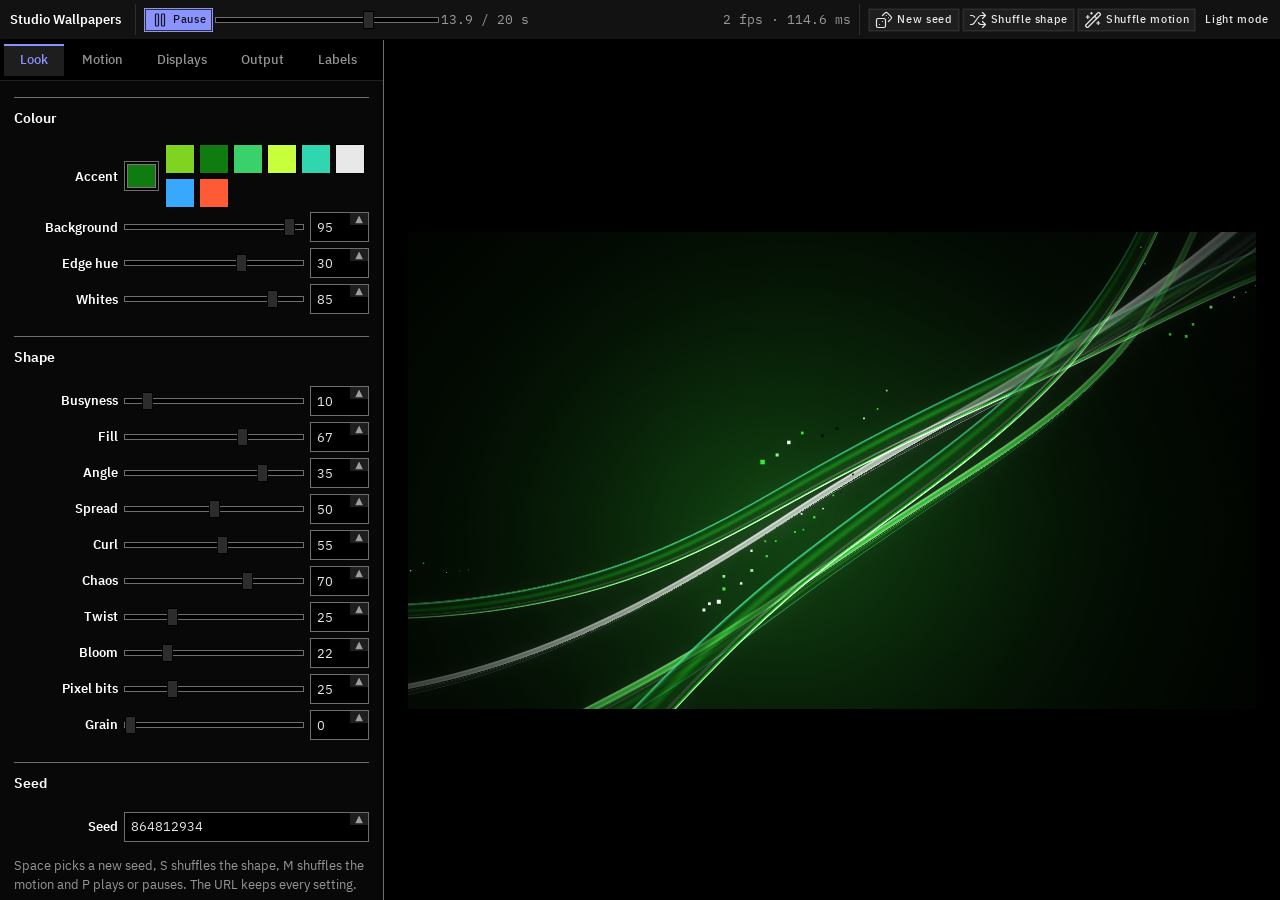
==== commit 5bcc4ef0: "Add a label font picker with bundled variable Open Sans The installed Segoe UI has only Regular and " ====
--- a/index.html
+++ b/index.html
@@ -15,6 +15,8 @@
      the UI face: Segoe UI by its installed names, falling back to Patchbay's Plex. */
   @font-face { font-family: "Studio Segoe"; font-weight: 400; src: local("Segoe UI"), local("SegoeUI"); }
   @font-face { font-family: "Studio Segoe"; font-weight: 600 700; src: local("Segoe UI Semibold"), local("SegoeUI-Semibold"), local("Segoe UI Bold"), local("SegoeUI-Bold"); }
+  /* Bundled variable Open Sans for labels (fonts/OFL.txt): one file, every weight from 300 to 800. */
+  @font-face { font-family: "Studio Open Sans"; src: url("fonts/OpenSans-Variable.ttf") format("truetype"); font-weight: 300 800; font-stretch: 75% 100%; font-display: block; }
   :root { --pb-font: "Studio Segoe", "Segoe UI", "IBM Plex Sans", system-ui, sans-serif; }
   html, body { height: 100%; margin: 0; }
   .app { display: grid; grid-template-rows: auto 1fr; height: 100%; }
@@ -262,7 +264,7 @@
 
 <script src="gl.js?v=6"></script>
 <script src="mp4.js?v=5"></script>
-<script src="overlay.js?v=5"></script>
+<script src="overlay.js?v=6"></script>
 <script>
 "use strict";
 
@@ -730,6 +732,7 @@
 
 async function exportPNG(each) {
   const p = readSettings(), lay = layout(p), t = clock.t;
+  await window.StudioOverlay?.fontReady?.();
   busyExporting = true;
   const btns = [$("exportSpan"), $("exportEach")];
   btns.forEach((b) => (b.disabled = true));
@@ -788,6 +791,7 @@
 
   busyExporting = true;
   videoAbort = new AbortController();
+  await window.StudioOverlay?.fontReady?.();
   for (const b of ["videoEach", "videoSpan", "exportSpan", "exportEach"]) $(b).disabled = true;
   $("videoCancel").hidden = false; bar.hidden = false; setBar(0);
   try {
@@ -915,6 +919,7 @@
   setTimeout(() => (hint.style.opacity = 0), 4000);
   addEventListener("dblclick", () => { document.fullscreenElement ? document.exitFullscreen() : document.documentElement.requestFullscreen?.(); });
   if (params.has("lbl")) { try { window.StudioOverlay?.useText(unb64(params.get("lbl")), readSettings().accent); } catch { /* bad link: no label */ } }
+  window.StudioOverlay?.fontReady?.().then(() => { sized = ""; });
   const lctx2 = lab.getContext("2d");
   const p = readSettings(), lay = layout(p);
   let sized = "";
@@ -1050,7 +1055,7 @@
   probeCodecs();
   for (const id of ["res", "w", "h", "fps", "vbr"]) $(id).addEventListener("change", probeCodecs);
   // Canvas text drawn before the web font finishes loading uses the fallback; redraw once it has.
-  document.fonts?.ready.then(schedule);
+  document.fonts?.ready.then(() => { labelsDirty = thumbDirty = true; schedule(); });
 }
 </script>
 </body>
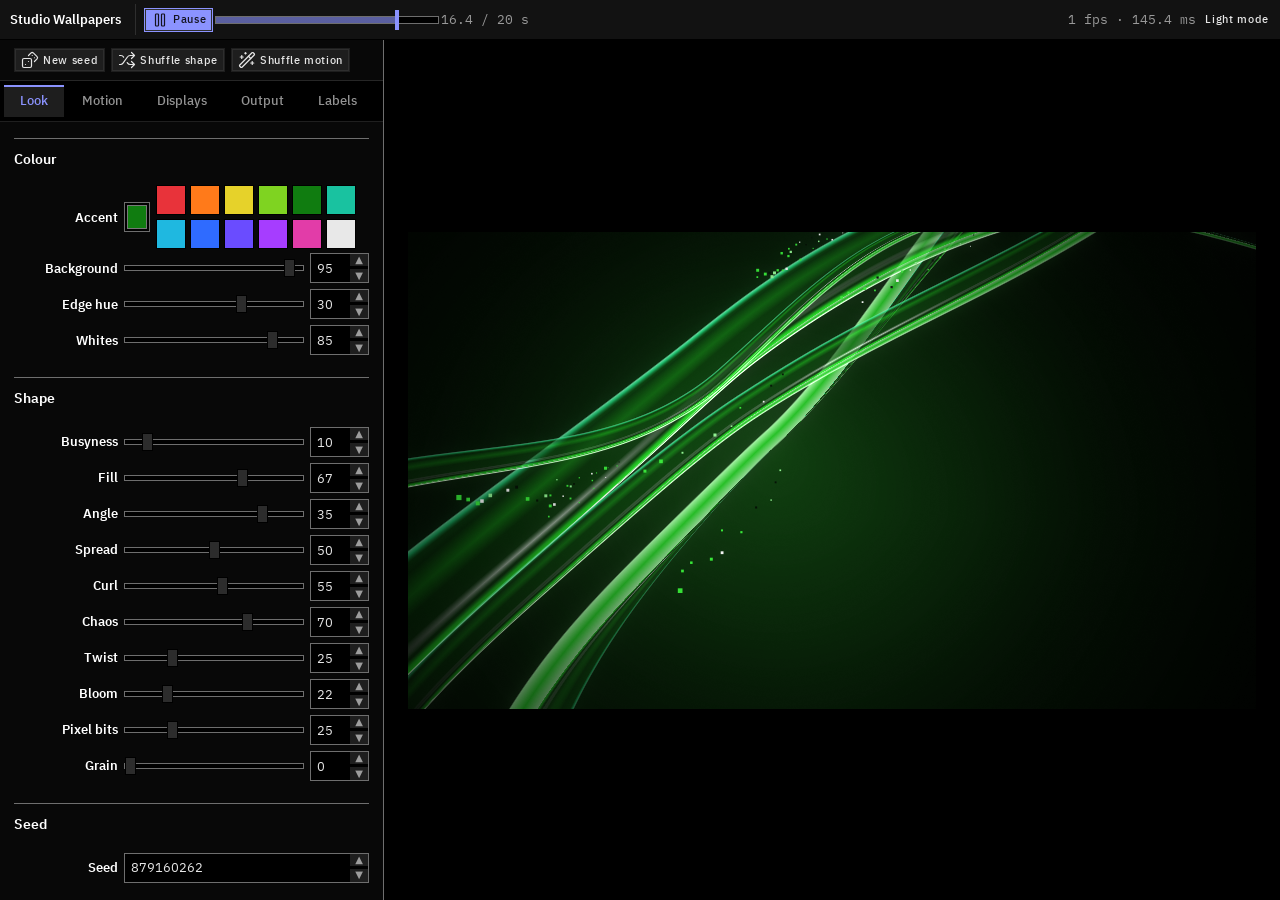
==== commit 6b2d36bb: "Phone layout, sidebar randomize buttons, wider swatches, Space plays Below 768px the preview sits on" ====
--- a/index.html
+++ b/index.html
@@ -19,7 +19,7 @@
   @font-face { font-family: "Studio Open Sans"; src: url("fonts/OpenSans-Variable.ttf") format("truetype"); font-weight: 300 800; font-stretch: 75% 100%; font-display: block; }
   :root { --pb-font: "Studio Segoe", "Segoe UI", "IBM Plex Sans", system-ui, sans-serif; }
   html, body { height: 100%; margin: 0; }
-  .app { display: grid; grid-template-rows: auto 1fr; height: 100%; }
+  .app { display: grid; grid-template-columns: minmax(0, 1fr); grid-template-rows: auto 1fr; height: 100%; }
   .app-body { display: grid; grid-template-columns: 24rem 1fr; min-height: 0; }
   .app-side { display: flex; flex-direction: column; min-height: 0; border-right: var(--pb-border-w) solid var(--pb-edge); }
   .app-side > .pb-tabs { flex: none; }
@@ -35,7 +35,12 @@
   .bezel { position: absolute; top: 0; bottom: 0; background: var(--pb-surface-sunken); }
   .bezel--h { top: auto; bottom: auto; left: 0; right: 0; }
   .app-hint { position: absolute; left: var(--pb-space-7); bottom: var(--pb-space-4); }
-  .app-scrub { width: 14rem; }
+  .app-scrub { width: 14rem; --p: 0%; }
+  /* Playhead: elapsed part of the loop filled in accent, thin bar thumb. --p is set from script. */
+  .app-scrub::-webkit-slider-runnable-track { height: 0.5rem; border-color: var(--pb-edge); background: linear-gradient(to right, var(--pb-accent-muted) var(--p), var(--pb-surface-sunken) var(--p)); }
+  .app-scrub::-moz-range-track { height: 0.5rem; border-color: var(--pb-edge); background: linear-gradient(to right, var(--pb-accent-muted) var(--p), var(--pb-surface-sunken) var(--p)); }
+  .app-scrub::-webkit-slider-thumb { width: 0.25rem; height: 1.25rem; margin-top: -0.4375rem; background: var(--pb-accent); border: 0; }
+  .app-scrub::-moz-range-thumb { width: 0.25rem; height: 1.25rem; background: var(--pb-accent); border: 0; }
   .app-clock, .app-meter { white-space: nowrap; }
   .app-clock { min-width: 6.5rem; }
   .app-swatches { display: flex; flex-wrap: wrap; gap: var(--pb-space-2); }
@@ -43,6 +48,27 @@
   .app-links { display: grid; gap: var(--pb-space-3); }
   .app-link { display: grid; grid-template-columns: 1fr auto; gap: var(--pb-space-3); align-items: center; }
   .app-link .pb-input { grid-column: 1 / -1; }
+  /* Patchbay 2.3.0 bug: the positioned input paints over the wrapper's ::before, hiding the down arrow. Drop once fixed upstream. */
+  .pb-number-wrap::before, .pb-number-wrap::after { z-index: 1; }
+  .app-actions { flex: none; padding: var(--pb-space-4) var(--pb-space-6); border-bottom: var(--pb-border-w) solid var(--pb-edge-soft); }
+  /* Phones: preview on top at a fixed share of the screen, settings scroll below it. */
+  @media (max-width: 768px) {
+    body { min-width: 0; } /* Patchbay's --pb-page-min-w floor is 680px */
+    .app { height: 100dvh; }
+    .app > .pb-toolbar { flex-wrap: wrap; }
+    .app > .pb-toolbar > .pb-toolbar__sep, .app > .pb-toolbar > .pb-toolbar__spacer { display: none; }
+    .app > .pb-toolbar > .pb-toolbar__title { flex: 1 1 auto; padding-left: var(--pb-space-2); }
+    /* Zero-height item that breaks the line: title and theme above, playback below. */
+    .app > .pb-toolbar::after { content: ""; flex: 1 0 100%; order: 2; }
+    .app > .pb-toolbar > #play, .app > .pb-toolbar > .app-scrub, .app > .pb-toolbar > .app-clock, .app > .pb-toolbar > .app-meter { order: 3; }
+    .app > .pb-toolbar > .app-scrub { flex: 1 1 0; width: auto; min-width: 0; }
+    .app > .pb-toolbar > .app-clock { min-width: 0; }
+    .app > .pb-toolbar > .app-meter { display: none; }
+    .app-body { grid-template-columns: minmax(0, 1fr); grid-template-rows: min(38svh, 60vw) minmax(0, 1fr); }
+    .app-stage { grid-row: 1; padding: var(--pb-space-5); }
+    .app-side { grid-row: 2; border-right: 0; border-top: var(--pb-border-w) solid var(--pb-edge); }
+    .app-panel { padding: var(--pb-space-7) var(--pb-space-5) var(--pb-space-10); }
+  }
   body.kiosk { background: #000; cursor: none; overflow: hidden; }
   body.kiosk .app { display: none; }
   #kioskCanvas, #kioskLabels { position: fixed; inset: 0; width: 100vw; height: 100vh; display: block; }
@@ -55,20 +81,21 @@
   <div class="pb-toolbar" role="toolbar" aria-label="Studio Wallpapers">
     <span class="pb-toolbar__title">Studio Wallpapers</span>
     <div class="pb-toolbar__sep"></div>
-    <button class="pb-btn pb-btn--sm" id="play" title="P" aria-pressed="true"><svg class="pb-icon" viewBox="0 0 24 24" aria-hidden="true"><use href="patchbay/icons/lucide.svg#pause"/></svg><span>Pause</span></button>
+    <button class="pb-btn pb-btn--sm" id="play" title="Space or P" aria-pressed="true"><svg class="pb-icon" viewBox="0 0 24 24" aria-hidden="true"><use href="patchbay/icons/lucide.svg#pause"/></svg><span>Pause</span></button>
     <input type="range" class="pb-range app-scrub" id="scrub" min="0" max="1000" value="0" aria-label="Position in loop">
     <span class="pb-text-muted pb-num app-clock" id="clock">0.0 / 20 s</span>
     <span class="pb-toolbar__spacer"></span>
     <span class="pb-text-muted pb-num app-meter" id="fpsMeter" title="Browser frame rate · render time per frame"></span>
-    <div class="pb-toolbar__sep"></div>
-    <button class="pb-btn pb-btn--sm" id="reseed" title="Space"><svg class="pb-icon" viewBox="0 0 24 24" aria-hidden="true"><use href="patchbay/icons/lucide.svg#dices"/></svg>New seed</button>
-    <button class="pb-btn pb-btn--sm" id="shuffle" title="S"><svg class="pb-icon" viewBox="0 0 24 24" aria-hidden="true"><use href="patchbay/icons/lucide.svg#shuffle"/></svg>Shuffle shape</button>
-    <button class="pb-btn pb-btn--sm" id="shuffleMotion" title="M"><svg class="pb-icon" viewBox="0 0 24 24" aria-hidden="true"><use href="patchbay/icons/lucide.svg#wand-sparkles"/></svg>Shuffle motion</button>
     <button class="pb-btn pb-btn--ghost pb-btn--sm" id="theme">Light mode</button>
   </div>
 
   <div class="app-body">
     <aside class="app-side">
+      <div class="pb-row pb-row--wrap app-actions" role="group" aria-label="Randomize">
+      <button class="pb-btn pb-btn--sm" id="reseed" title="N"><svg class="pb-icon" viewBox="0 0 24 24" aria-hidden="true"><use href="patchbay/icons/lucide.svg#dices"/></svg>New seed</button>
+      <button class="pb-btn pb-btn--sm" id="shuffle" title="S"><svg class="pb-icon" viewBox="0 0 24 24" aria-hidden="true"><use href="patchbay/icons/lucide.svg#shuffle"/></svg>Shuffle shape</button>
+      <button class="pb-btn pb-btn--sm" id="shuffleMotion" title="M"><svg class="pb-icon" viewBox="0 0 24 24" aria-hidden="true"><use href="patchbay/icons/lucide.svg#wand-sparkles"/></svg>Shuffle motion</button>
+      </div>
       <div class="pb-tabs" role="tablist" aria-label="Settings">
         <button class="pb-tab" role="tab" id="tab-look" aria-selected="true" aria-controls="panel-look">Look</button>
         <button class="pb-tab" role="tab" id="tab-motion" aria-selected="false" aria-controls="panel-motion" tabindex="-1">Motion</button>
@@ -123,7 +150,7 @@
             <label class="pb-form__label" for="seed">Seed</label>
             <div class="pb-form__field"><span class="pb-number-wrap"><input type="number" class="pb-input" id="seed" min="0" max="999999999"></span></div>
           </div>
-          <p class="pb-note">Space picks a new seed, S shuffles the shape, M shuffles the motion and P plays or pauses. The URL keeps every setting.</p>
+          <p class="pb-note">Space or P plays or pauses, N picks a new seed, S shuffles the shape and M shuffles the motion. The URL keeps every setting.</p>
         </section>
       </div>
 
@@ -268,7 +295,8 @@
 <script>
 "use strict";
 
-const PALETTES = ["#7fd321", "#107c10", "#3ad16b", "#c8ff3d", "#2fd6b0", "#e8e8e8", "#38a8ff", "#ff5a36"];
+// Accent presets in hue order, then neutral. #107c10 is the default accent.
+const PALETTES = ["#e8333a", "#ff7a1a", "#e6d22a", "#7fd321", "#107c10", "#19c2a0", "#1fb8e0", "#2f6bff", "#6a4cff", "#a63dff", "#e23ca8", "#e8e8e8"];
 const $ = (id) => document.getElementById(id);
 const SHAPE_IDS = ["cols", "rows", "gap", "accent", "bgGlow", "whites", "busy", "fill", "angle", "spread", "curl", "chaos", "twist", "shift", "glow", "bits", "grain", "seed"];
 const MOTION_IDS = ["loop", "speed", "swipe", "swipeLen", "flow", "drift", "breathe", "wander", "roll", "sheen", "sheenDir", "bitsFlow", "fps", "vbr", "codec"];
@@ -577,8 +605,9 @@
 
 function layoutPreview() {
   const p = readSettings(), lay = layout(p);
-  const box = stage.parentElement.getBoundingClientRect();
-  const fit = Math.max(0.001, Math.min((box.width - 48) / lay.W, (box.height - 48) / lay.H));
+  const box = stage.parentElement.getBoundingClientRect(), cs = getComputedStyle(stage.parentElement);
+  const padX = parseFloat(cs.paddingLeft) + parseFloat(cs.paddingRight), padY = parseFloat(cs.paddingTop) + parseFloat(cs.paddingBottom);
+  const fit = Math.max(0.001, Math.min((box.width - padX) / lay.W, (box.height - padY) / lay.H));
   const cssW = lay.W * fit, cssH = lay.H * fit, dpr = window.devicePixelRatio || 1;
   const pw = Math.max(1, Math.round(cssW * dpr)), ph = Math.max(1, Math.round(cssH * dpr));
   for (const c of [labels, thumb]) if (c.width !== pw || c.height !== ph) { c.width = pw; c.height = ph; }
@@ -647,6 +676,7 @@
   else { meter.last = 0; $("fpsMeter").textContent = `paused · ${(performance.now() - r0).toFixed(1)} ms`; }
   const L = current.p.period;
   if (document.activeElement !== $("scrub")) $("scrub").value = Math.round((clock.t / L) * 1000);
+  $("scrub").style.setProperty("--p", $("scrub").value / 10 + "%");
   $("clock").textContent = `${clock.t.toFixed(1)} / ${L} s`;
 }
 
@@ -1030,9 +1060,10 @@
   addEventListener("resize", settingsChanged);
   addEventListener("keydown", (e) => {
     if (e.target.matches("input[type=number], input[type=text], select")) return;
-    // Space already presses a focused button or tab; don't also reroll the seed.
+    // Space already presses a focused button or tab; don't also toggle playback.
     if (e.code === "Space" && e.target.matches("button, [role=tab], a")) return;
-    if (e.code === "Space") { e.preventDefault(); newSeed(); }
+    if (e.code === "Space") { e.preventDefault(); setPlaying(!clock.playing); }
+    if (e.key === "n" || e.key === "N") newSeed();
     if (e.key === "s" || e.key === "S") shuffle();
     if (e.key === "m" || e.key === "M") shuffleMotion();
     if (e.key === "p" || e.key === "P") setPlaying(!clock.playing);
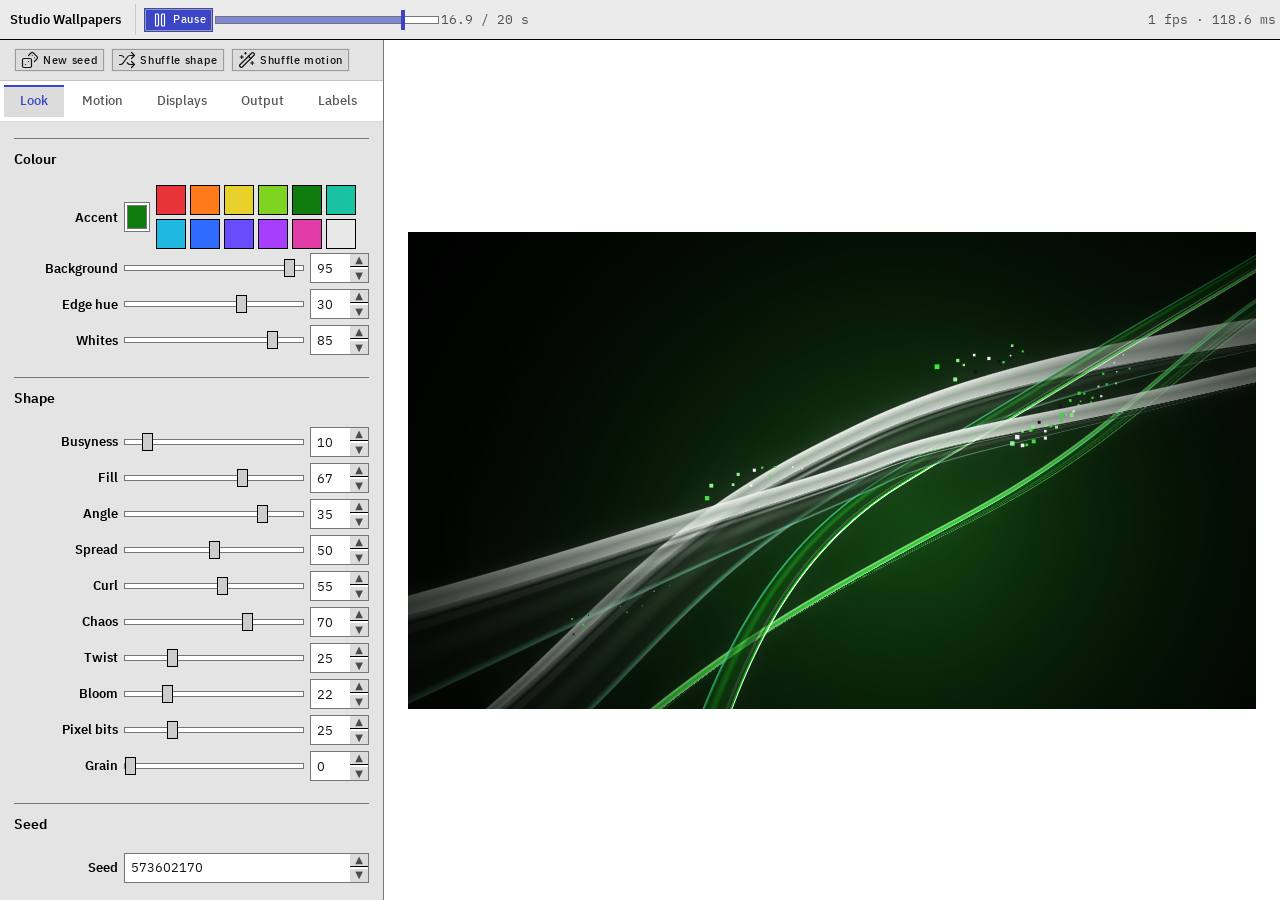
==== commit dc0d5edb: "Follow the system colour scheme and drop the theme button Co-Authored-By: Claude Opus 5.5 <noreply@a" ====
--- a/index.html
+++ b/index.html
@@ -1,5 +1,5 @@
 <!doctype html>
-<html lang="en" data-theme="dark">
+<html lang="en">
 <head>
 <meta charset="utf-8">
 <meta name="viewport" content="width=device-width, initial-scale=1">
@@ -58,7 +58,7 @@
     .app > .pb-toolbar { flex-wrap: wrap; }
     .app > .pb-toolbar > .pb-toolbar__sep, .app > .pb-toolbar > .pb-toolbar__spacer { display: none; }
     .app > .pb-toolbar > .pb-toolbar__title { flex: 1 1 auto; padding-left: var(--pb-space-2); }
-    /* Zero-height item that breaks the line: title and theme above, playback below. */
+    /* Zero-height item that breaks the line: title above, playback below. */
     .app > .pb-toolbar::after { content: ""; flex: 1 0 100%; order: 2; }
     .app > .pb-toolbar > #play, .app > .pb-toolbar > .app-scrub, .app > .pb-toolbar > .app-clock, .app > .pb-toolbar > .app-meter { order: 3; }
     .app > .pb-toolbar > .app-scrub { flex: 1 1 0; width: auto; min-width: 0; }
@@ -86,7 +86,6 @@
     <span class="pb-text-muted pb-num app-clock" id="clock">0.0 / 20 s</span>
     <span class="pb-toolbar__spacer"></span>
     <span class="pb-text-muted pb-num app-meter" id="fpsMeter" title="Browser frame rate · render time per frame"></span>
-    <button class="pb-btn pb-btn--ghost pb-btn--sm" id="theme">Light mode</button>
   </div>
 
   <div class="app-body">
@@ -1039,11 +1038,6 @@
     el.addEventListener("input", () => { showCustom(); settingsChanged(); });
   });
   bindTabs();
-  $("theme").onclick = () => {
-    const light = document.documentElement.dataset.theme !== "light";
-    const go = () => { document.documentElement.dataset.theme = light ? "light" : "dark"; $("theme").textContent = light ? "Dark mode" : "Light mode"; };
-    document.startViewTransition ? document.startViewTransition(go) : go();
-  };
   $("scrub").addEventListener("input", () => {
     if (current) clock.t = ($("scrub").value / 1000) * current.p.period;
     setPlaying(false);
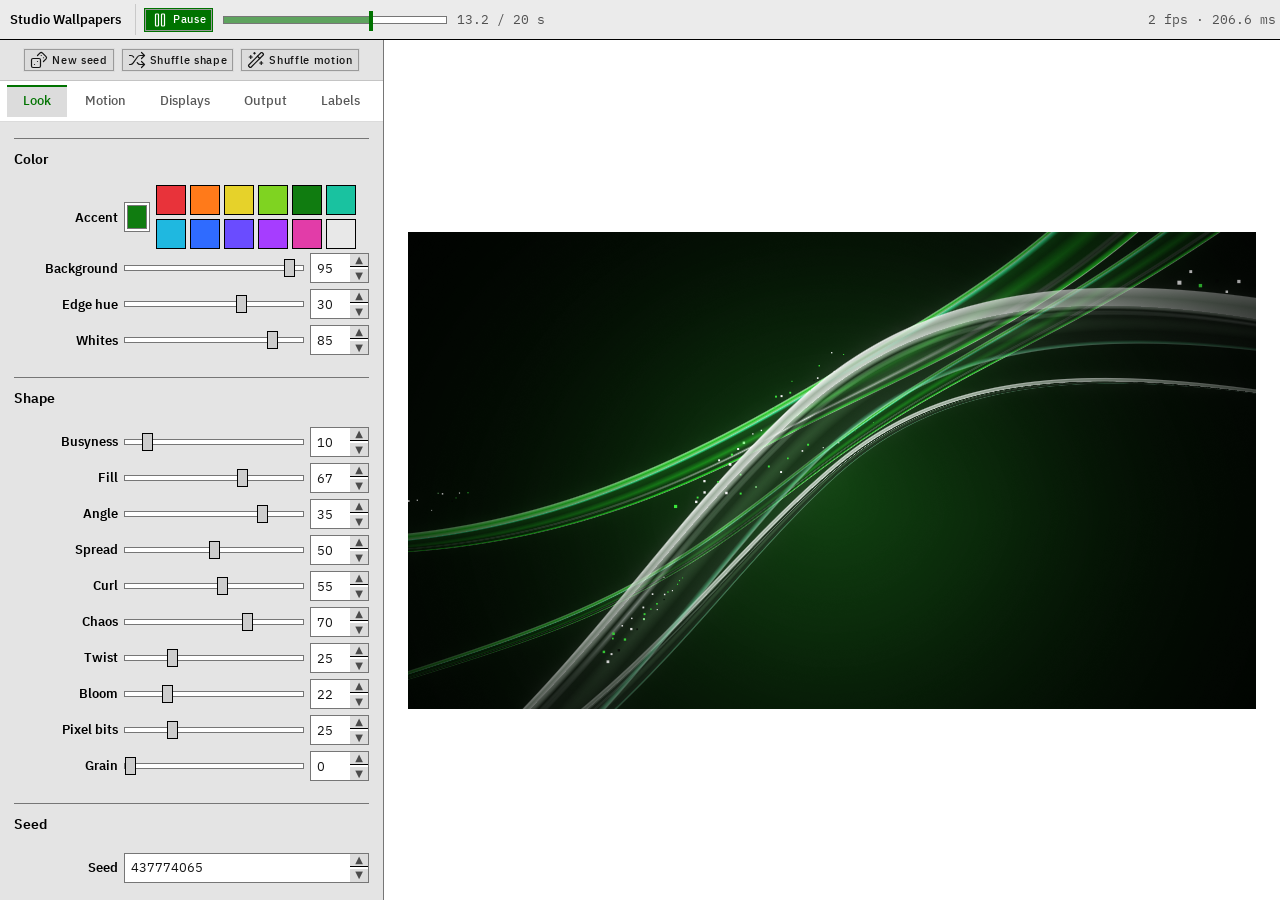
==== commit e420ee2d: "Tie UI accent to the wallpaper, center sidebar controls, wheel-step sliders Space the playhead and c" ====
--- a/index.html
+++ b/index.html
@@ -18,11 +18,19 @@
   /* Bundled variable Open Sans for labels (fonts/OFL.txt): one file, every weight from 300 to 800. */
   @font-face { font-family: "Studio Open Sans"; src: url("fonts/OpenSans-Variable.ttf") format("truetype"); font-weight: 300 800; font-stretch: 75% 100%; font-display: block; }
   :root { --pb-font: "Studio Segoe", "Segoe UI", "IBM Plex Sans", system-ui, sans-serif; }
+  /* UI accent follows the wallpaper accent (--accent, set from script). Lightness is clamped so
+     accent text keeps contrast on Patchbay surfaces and with --pb-text-on-accent. */
+  :root {
+    --accent: #107c10;
+    --pb-accent: light-dark(oklch(from var(--accent) min(l, 0.48) c h), oklch(from var(--accent) max(l, 0.74) c h));
+    --pb-accent-hover: light-dark(oklch(from var(--pb-accent) calc(l - 0.07) c h), oklch(from var(--pb-accent) calc(l + 0.07) c h));
+    --pb-accent-wash: color-mix(in srgb, var(--pb-accent) 13%, transparent);
+  }
   html, body { height: 100%; margin: 0; }
   .app { display: grid; grid-template-columns: minmax(0, 1fr); grid-template-rows: auto 1fr; height: 100%; }
   .app-body { display: grid; grid-template-columns: 24rem 1fr; min-height: 0; }
   .app-side { display: flex; flex-direction: column; min-height: 0; border-right: var(--pb-border-w) solid var(--pb-edge); }
-  .app-side > .pb-tabs { flex: none; }
+  .app-side > .pb-tabs { flex: none; justify-content: safe center; }
   .app-panels { flex: 1 1 auto; min-height: 0; overflow-y: auto; }
   .app-panel { gap: var(--pb-space-8); padding: var(--pb-space-7) var(--pb-space-6) var(--pb-space-9); }
   .app-panel.active { display: grid; } /* Patchbay hides inactive panels; only the shown one is a grid */
@@ -35,11 +43,13 @@
   .bezel { position: absolute; top: 0; bottom: 0; background: var(--pb-surface-sunken); }
   .bezel--h { top: auto; bottom: auto; left: 0; right: 0; }
   .app-hint { position: absolute; left: var(--pb-space-7); bottom: var(--pb-space-4); }
-  .app-scrub { width: 14rem; --p: 0%; }
+  /* iOS: without this a vertical drag that starts on a slider turns into a pan, and the preview stops redrawing until release. */
+  .pb-range { touch-action: none; }
+  .app-scrub { width: 14rem; margin-inline: var(--pb-space-4); --p: 0%; }
   /* Playhead: elapsed part of the loop filled in accent, thin bar thumb. --p is set from script. */
   .app-scrub::-webkit-slider-runnable-track { height: 0.5rem; border-color: var(--pb-edge); background: linear-gradient(to right, var(--pb-accent-muted) var(--p), var(--pb-surface-sunken) var(--p)); }
   .app-scrub::-moz-range-track { height: 0.5rem; border-color: var(--pb-edge); background: linear-gradient(to right, var(--pb-accent-muted) var(--p), var(--pb-surface-sunken) var(--p)); }
-  .app-scrub::-webkit-slider-thumb { width: 0.25rem; height: 1.25rem; margin-top: -0.4375rem; background: var(--pb-accent); border: 0; }
+  .app-scrub::-webkit-slider-thumb { width: 0.25rem; height: 1.25rem; margin-top: -0.375rem; background: var(--pb-accent); border: 0; }
   .app-scrub::-moz-range-thumb { width: 0.25rem; height: 1.25rem; background: var(--pb-accent); border: 0; }
   .app-clock, .app-meter { white-space: nowrap; }
   .app-clock { min-width: 6.5rem; }
@@ -50,7 +60,7 @@
   .app-link .pb-input { grid-column: 1 / -1; }
   /* Patchbay 2.3.0 bug: the positioned input paints over the wrapper's ::before, hiding the down arrow. Drop once fixed upstream. */
   .pb-number-wrap::before, .pb-number-wrap::after { z-index: 1; }
-  .app-actions { flex: none; padding: var(--pb-space-4) var(--pb-space-6); border-bottom: var(--pb-border-w) solid var(--pb-edge-soft); }
+  .app-actions { flex: none; justify-content: center; padding: var(--pb-space-4) var(--pb-space-6); border-bottom: var(--pb-border-w) solid var(--pb-edge-soft); }
   /* Phones: preview on top at a fixed share of the screen, settings scroll below it. */
   @media (max-width: 768px) {
     body { min-width: 0; } /* Patchbay's --pb-page-min-w floor is 680px */
@@ -106,7 +116,7 @@
 
       <div class="pb-tabpanel active app-panel" role="tabpanel" id="panel-look" aria-labelledby="tab-look">
         <section class="pb-section">
-          <h2 class="pb-section__title">Colour</h2>
+          <h2 class="pb-section__title">Color</h2>
           <div class="pb-form">
             <label class="pb-form__label" for="accent">Accent</label>
             <div class="pb-form__field pb-row"><input type="color" class="pb-input" id="accent" value="#107c10"><div class="app-swatches" id="swatches" role="group" aria-label="Accent presets"></div></div>
@@ -412,7 +422,7 @@
   const L = Math.hypot(W, H) * 0.75;
 
   const count = Math.round(lerp(3, 10, busy) * Math.sqrt(aspect));
-  // Shared shape values keep neighbours parallel; Chaos adds per-ribbon jitter on top.
+  // Shared shape values keep neighbors parallel; Chaos adds per-ribbon jitter on top.
   const sideBias = [r(-0.5, 0.5), r(-0.5, 0.5)];
   const cross = rnd() < 0.65 ? -1 : 1; // -1 flips the fan through the focal point, so the ribbons cross there
   const bowDir = r(-1, 1);
@@ -710,6 +720,29 @@
 }
 function syncNumbers() {
   document.querySelectorAll("input.num").forEach((n) => { if (document.activeElement !== n) showNumber(n); });
+}
+// Wheel over a slider steps it. A wheel that arrives mid-scroll keeps scrolling, so passing over a slider doesn't grab it.
+function wheelRanges() {
+  let lastScroll = 0, acc = 0, accFor = null;
+  addEventListener("scroll", () => { lastScroll = performance.now(); }, { capture: true, passive: true });
+  addEventListener("wheel", (e) => {
+    const r = e.target.closest?.("input[type=range]");
+    if (!r || r.disabled || performance.now() - lastScroll < 300) return;
+    e.preventDefault();
+    if (accFor !== r) { acc = 0; accFor = r; }
+    const px = e.deltaMode === 1 ? 40 : e.deltaMode === 2 ? 800 : 1;
+    acc += (Math.abs(e.deltaY) >= Math.abs(e.deltaX) ? -e.deltaY : e.deltaX) * px;
+    const units = Math.trunc(acc / 25); // one step per 25 px of wheel
+    if (!units) return;
+    acc -= units * 25;
+    // At least 1% of the range per unit, so the 0–1000 scrubber isn't sluggish.
+    const step = +r.step || 1, unit = Math.max(step, Math.round((r.max - r.min) / 100 / step) * step);
+    const next = clamp(+r.value + units * unit, +r.min, +r.max);
+    if (next === +r.value) return;
+    r.value = next;
+    r.dispatchEvent(new Event("input", { bubbles: true }));
+    r.dispatchEvent(new Event("change", { bubbles: true }));
+  }, { passive: false });
 }
 function numberFields(root) {
   root.querySelectorAll("input[type=range]").forEach((r) => {
@@ -874,7 +907,7 @@
     const mb = (jobs.reduce((s, j) => s + j.size, 0) / 1e6).toFixed(1), secs = ((performance.now() - t0) / 1000).toFixed(1);
     info.textContent = `Saved ${jobs.length} file${jobs.length > 1 ? "s" : ""} (${mb} MB, ${frames} frames each, ${jobs[0].config.codec}) in ${secs} s. ${notes.join(" ")}`;
   } catch (e) {
-    info.textContent = e.name === "AbortError" ? "Cancelled." : `Export failed: ${e.message}`;
+    info.textContent = e.name === "AbortError" ? "Canceled." : `Export failed: ${e.message}`;
   } finally {
     busyExporting = false;
     videoAbort = null;
@@ -956,7 +989,7 @@
   function frame() {
     const dpr = window.devicePixelRatio || 1;
     const w = Math.round(innerWidth * dpr), h = Math.round(innerHeight * dpr);
-    // Cover: keep the screen's aspect and crop the window's extra, centred.
+    // Cover: keep the screen's aspect and crop the window's extra, centered.
     const k = Math.max(w / s.w, h / s.h), vw = w / k, vh = h / k;
     const tiles = [tile([s.x + (s.w - vw) / 2, s.y + (s.h - vh) / 2, vw, vh], 0, 0, w, h)];
     if (sized !== w + "x" + h) { sized = w + "x" + h; lab.width = w; lab.height = h; drawLabels(lctx2, lay, tiles); }
@@ -1067,6 +1100,7 @@
     getPreview: () => ({ canvas: thumb, settings: readSettings(), layout: layout(readSettings()) }),
   });
   numberFields(document.querySelector("aside"));
+  wheelRanges();
   // WebCodecs exists only on secure pages: localhost or https, not a plain-http LAN address.
   if (!isSecureContext || !window.StudioMP4?.supported) {
     for (const b of ["videoEach", "videoSpan"]) $(b).disabled = true;
--- a/overlay.css
+++ b/overlay.css
@@ -1,4 +1,4 @@
-/* Label editor. Layout only; colours and sizes come from Patchbay tokens. */
+/* Label editor. Layout only; colors and sizes come from Patchbay tokens. */
 #overlayPanel .ov { display: grid; gap: var(--pb-space-8); }
 #overlayPanel .ov .pb-section { display: grid; gap: var(--pb-space-5); }
 #overlayPanel .pb-form { --pb-label-w: 6.5rem; }
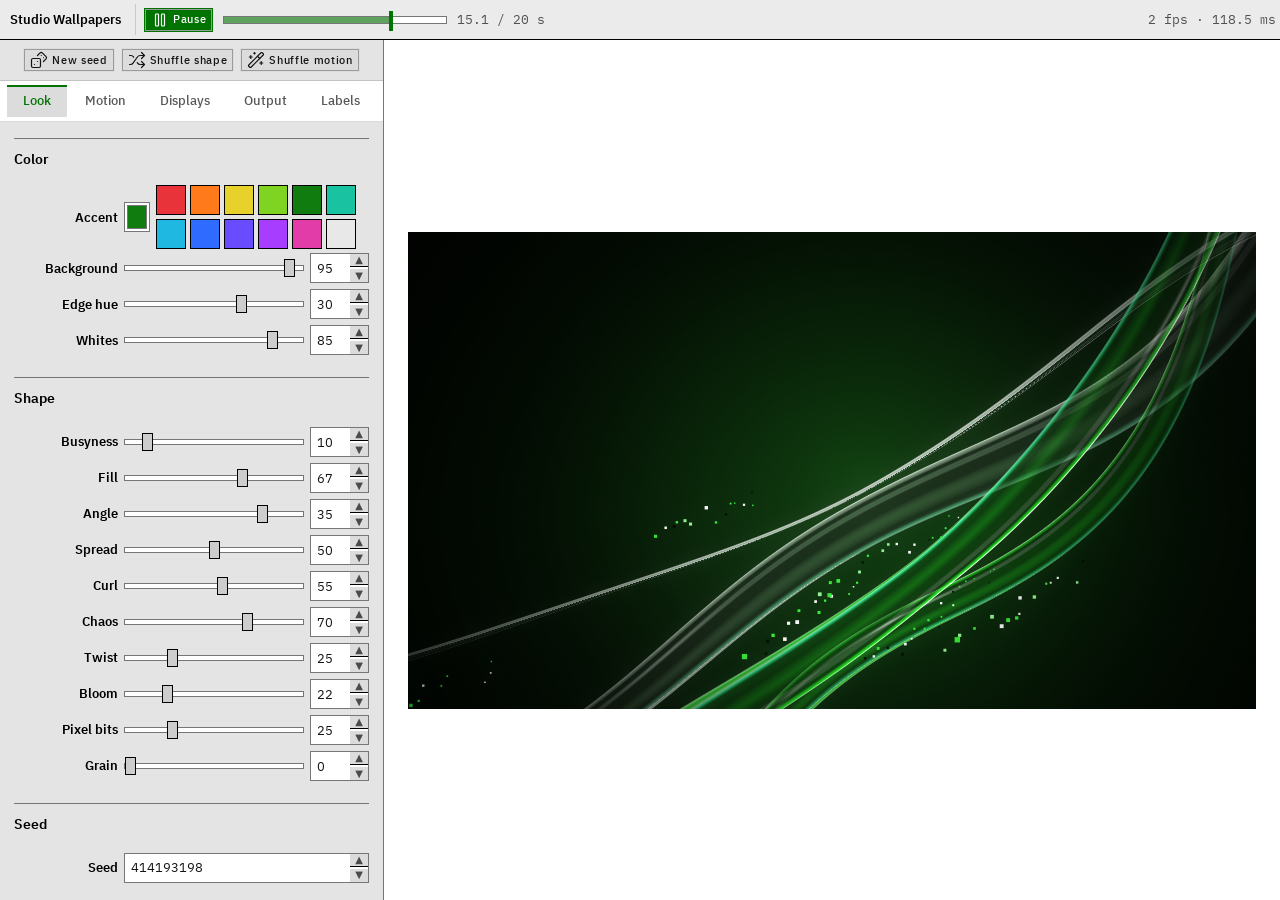
==== commit ac3228df: "Guard the accent override behind @supports so older browsers keep Patchbay's accent Co-Authored-By: " ====
--- a/index.html
+++ b/index.html
@@ -20,11 +20,13 @@
   :root { --pb-font: "Studio Segoe", "Segoe UI", "IBM Plex Sans", system-ui, sans-serif; }
   /* UI accent follows the wallpaper accent (--accent, set from script). Lightness is clamped so
      accent text keeps contrast on Patchbay surfaces and with --pb-text-on-accent. */
-  :root {
-    --accent: #107c10;
-    --pb-accent: light-dark(oklch(from var(--accent) min(l, 0.48) c h), oklch(from var(--accent) max(l, 0.74) c h));
-    --pb-accent-hover: light-dark(oklch(from var(--pb-accent) calc(l - 0.07) c h), oklch(from var(--pb-accent) calc(l + 0.07) c h));
-    --pb-accent-wash: color-mix(in srgb, var(--pb-accent) 13%, transparent);
+  @supports (color: oklch(from red l c h)) {
+    :root {
+      --accent: #107c10;
+      --pb-accent: light-dark(oklch(from var(--accent) min(l, 0.48) c h), oklch(from var(--accent) max(l, 0.74) c h));
+      --pb-accent-hover: light-dark(oklch(from var(--pb-accent) calc(l - 0.07) c h), oklch(from var(--pb-accent) calc(l + 0.07) c h));
+      --pb-accent-wash: color-mix(in srgb, var(--pb-accent) 13%, transparent);
+    }
   }
   html, body { height: 100%; margin: 0; }
   .app { display: grid; grid-template-columns: minmax(0, 1fr); grid-template-rows: auto 1fr; height: 100%; }
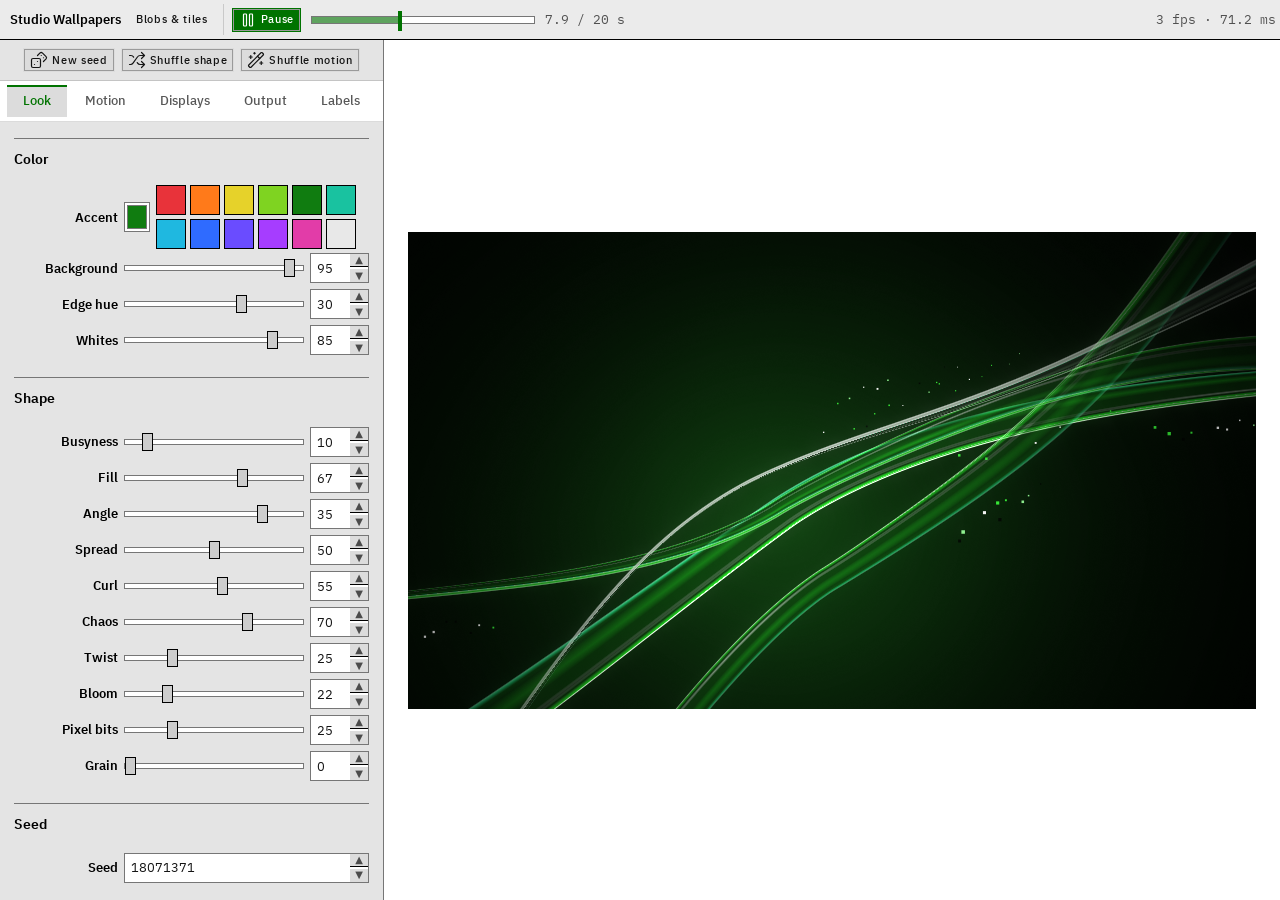
==== commit 3d79e94c: "Add Studio Ambient: blob and tile color loops New page ambient.html with two styles. Blobs are mergi" ====
--- a/index.html
+++ b/index.html
@@ -92,6 +92,7 @@
 <div class="app">
   <div class="pb-toolbar" role="toolbar" aria-label="Studio Wallpapers">
     <span class="pb-toolbar__title">Studio Wallpapers</span>
+    <a class="pb-btn pb-btn--sm pb-btn--ghost" href="ambient.html">Blobs &amp; tiles</a>
     <div class="pb-toolbar__sep"></div>
     <button class="pb-btn pb-btn--sm" id="play" title="Space or P" aria-pressed="true"><svg class="pb-icon" viewBox="0 0 24 24" aria-hidden="true"><use href="patchbay/icons/lucide.svg#pause"/></svg><span>Pause</span></button>
     <input type="range" class="pb-range app-scrub" id="scrub" min="0" max="1000" value="0" aria-label="Position in loop">
